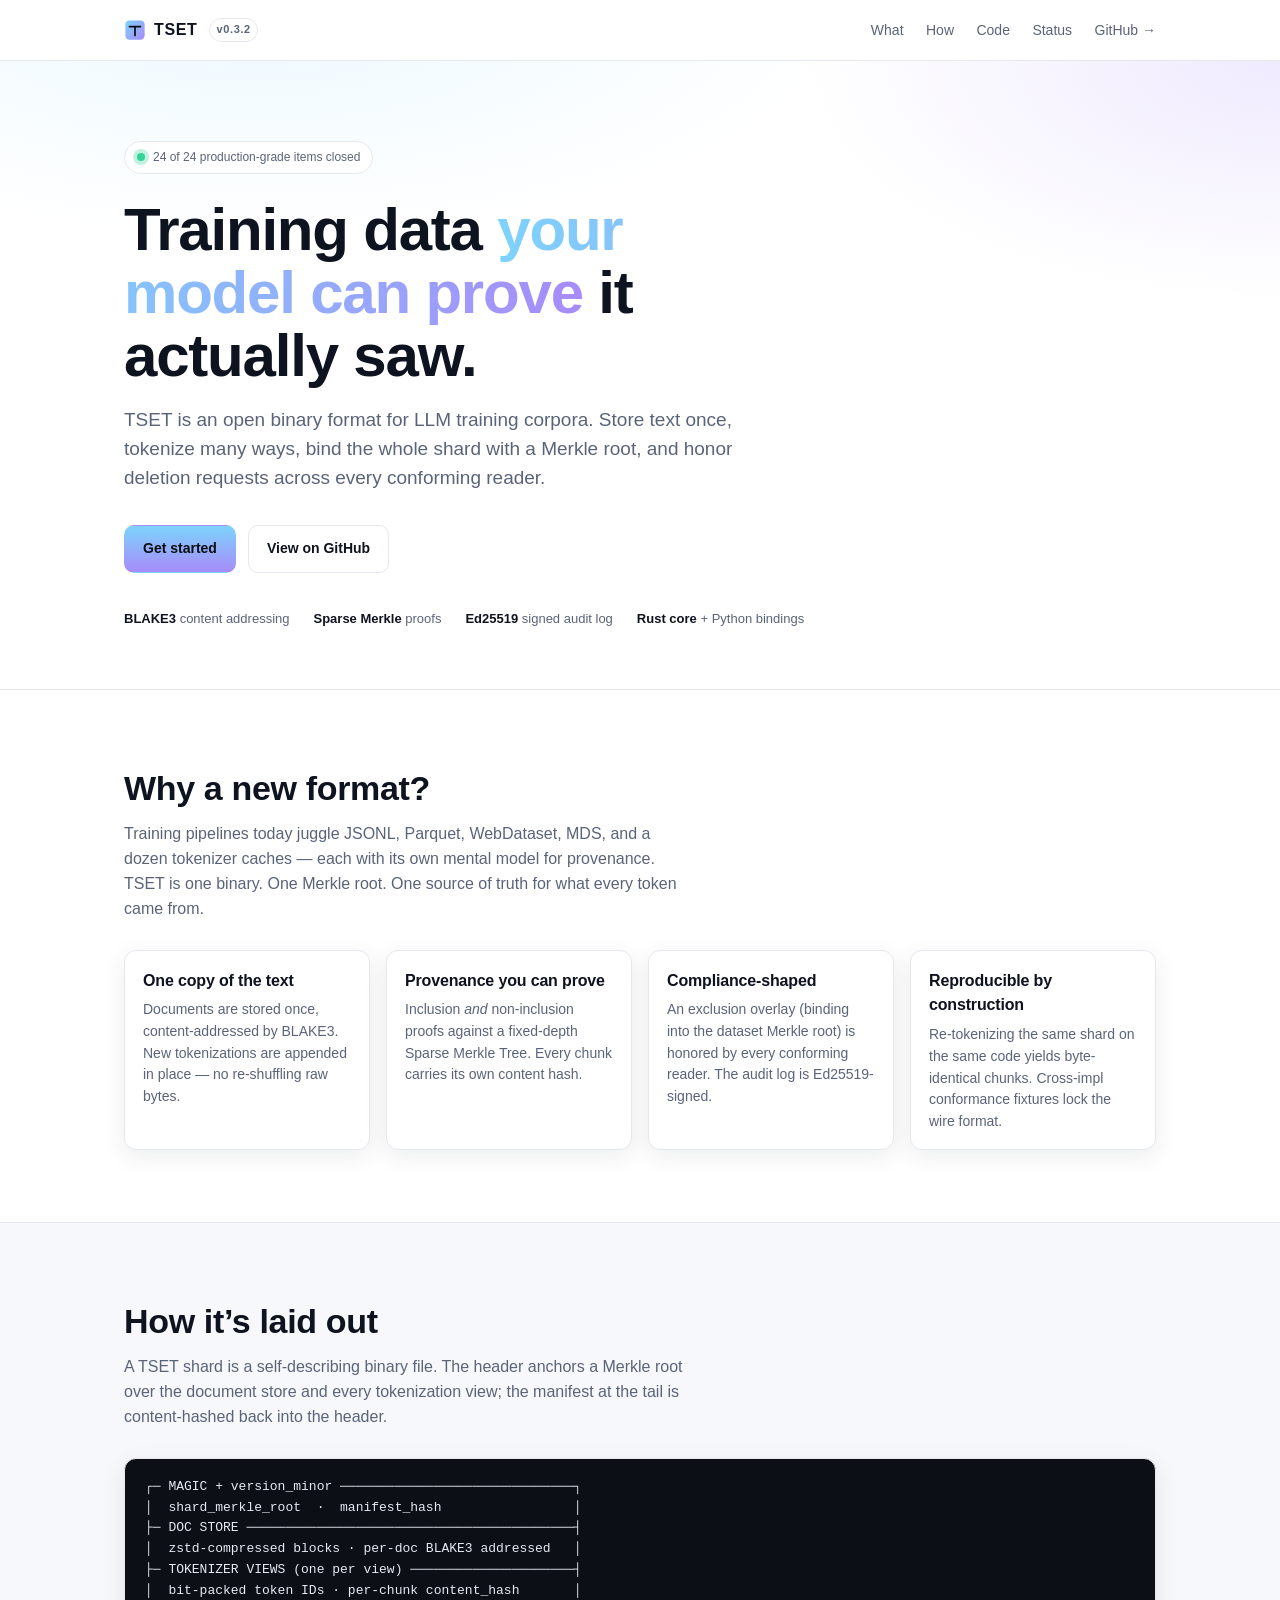
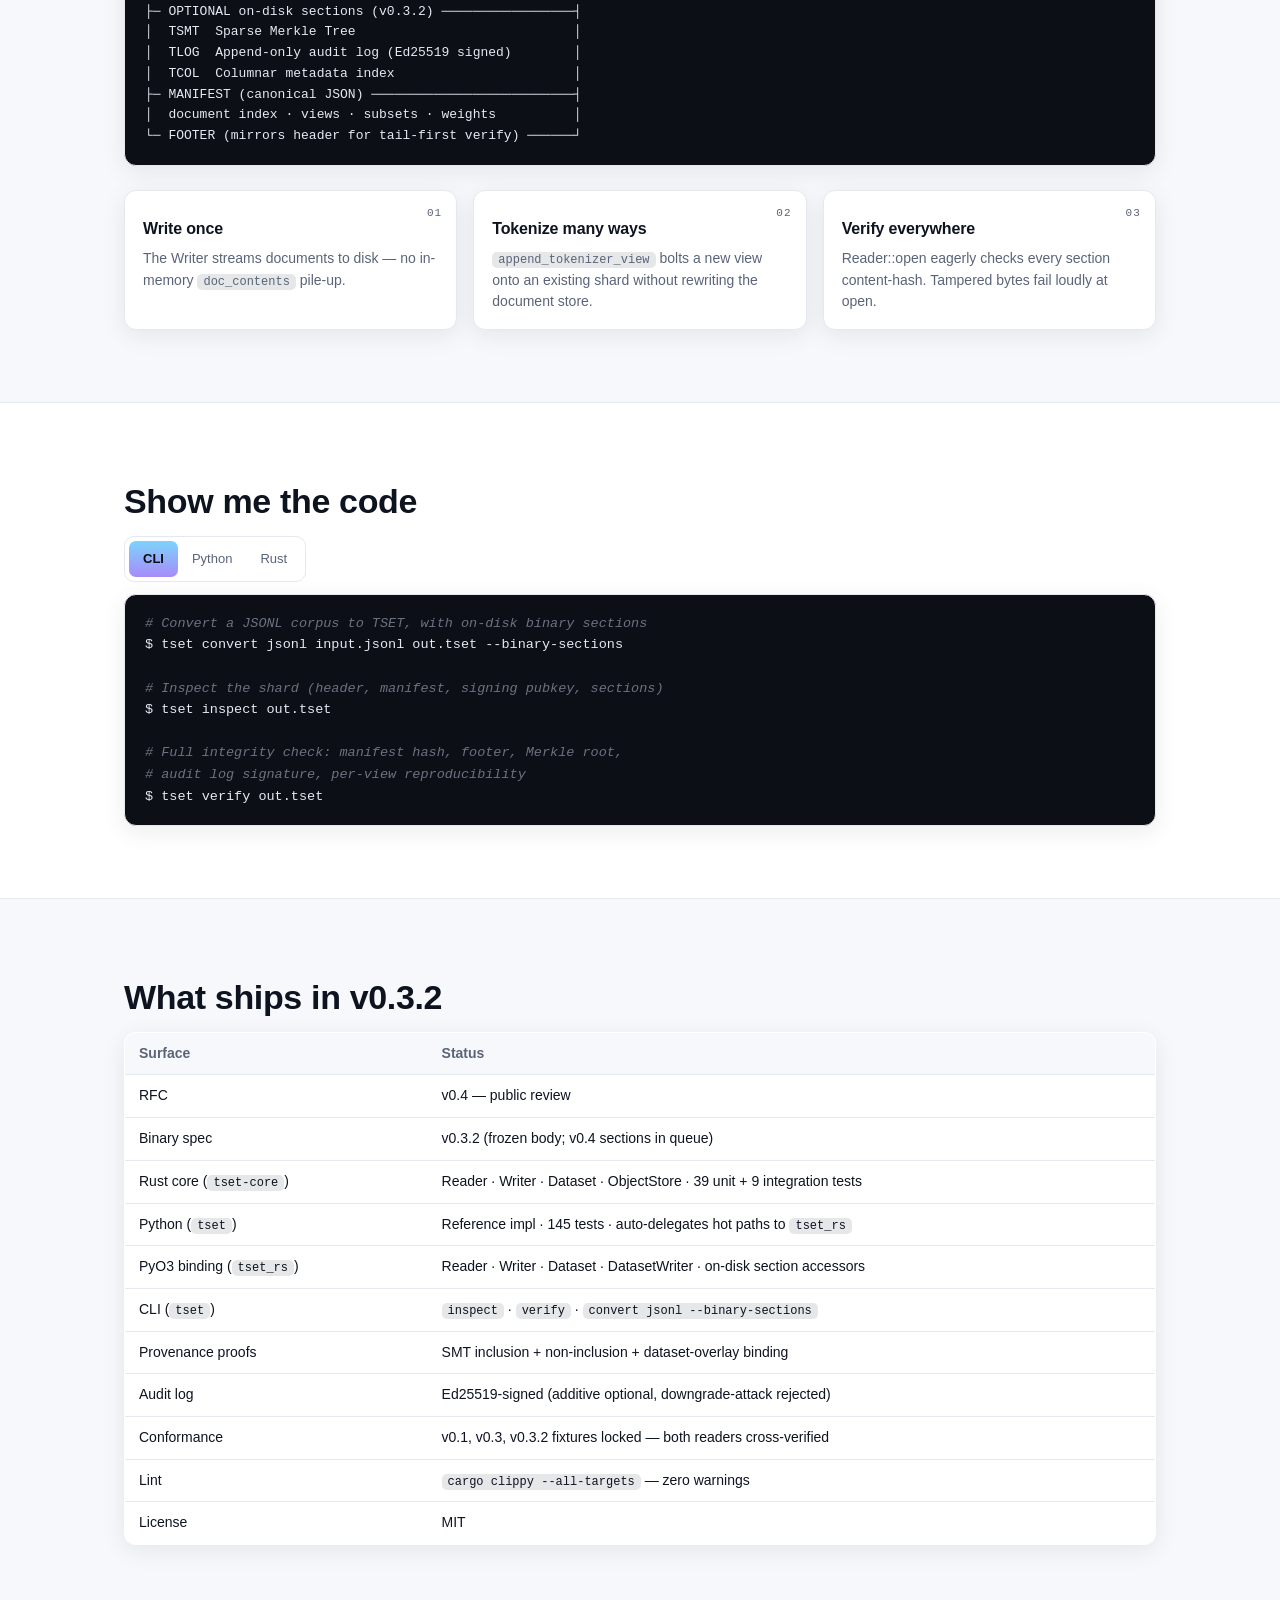
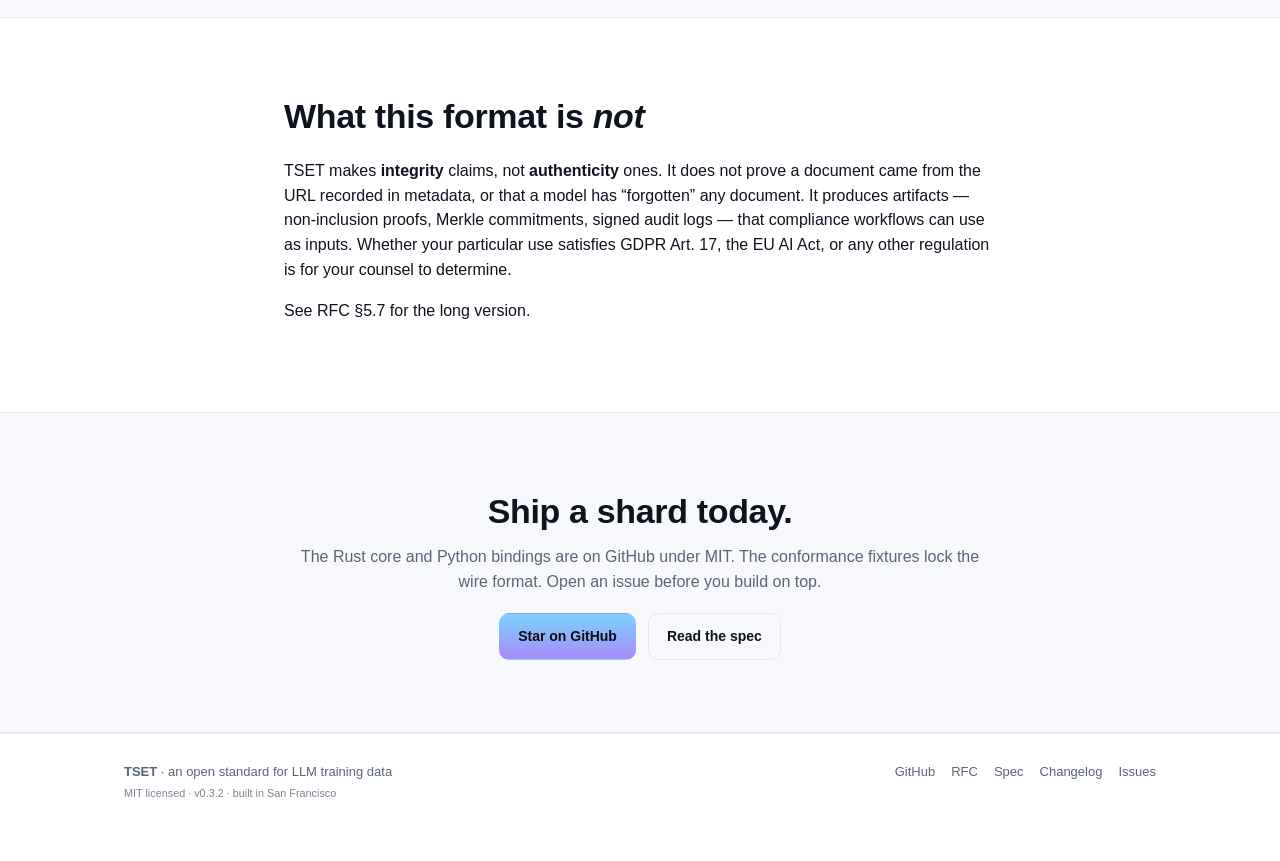
==== docs/index.html @ adc084b5 "feat(site): GitHub Pages landing site under docs/ Self-contained single-page site for humancto.githu" ====
<!doctype html>
<html lang="en">
<head>
  <meta charset="utf-8" />
  <meta name="viewport" content="width=device-width, initial-scale=1, viewport-fit=cover" />
  <meta name="color-scheme" content="dark light" />
  <meta name="theme-color" content="#0b0d12" media="(prefers-color-scheme: dark)" />
  <meta name="theme-color" content="#ffffff" media="(prefers-color-scheme: light)" />

  <title>TSET — verifiable, reusable, composable training data for LLMs</title>
  <meta name="description" content="TSET is an open binary format for LLM training data: store text once, tokenize many ways, prove every token, honor every exclusion. Rust core + Python bindings. v0.3.2." />
  <link rel="canonical" href="https://humancto.github.io/tset/" />

  <!-- Open Graph -->
  <meta property="og:type" content="website" />
  <meta property="og:site_name" content="TSET" />
  <meta property="og:title" content="TSET — verifiable, reusable, composable training data for LLMs" />
  <meta property="og:description" content="An open binary format for LLM training data: store text once, tokenize many ways, prove every token, honor every exclusion. Rust core + Python bindings." />
  <meta property="og:url" content="https://humancto.github.io/tset/" />
  <meta property="og:image" content="https://humancto.github.io/tset/assets/og-image.png" />
  <meta property="og:image:type" content="image/png" />
  <meta property="og:image:width" content="1200" />
  <meta property="og:image:height" content="630" />
  <meta property="og:image:alt" content="TSET — open binary format for LLM training data" />
  <meta property="og:locale" content="en_US" />

  <!-- Twitter -->
  <meta name="twitter:card" content="summary_large_image" />
  <meta name="twitter:title" content="TSET — verifiable, reusable, composable training data for LLMs" />
  <meta name="twitter:description" content="Open binary format for LLM training data with provenance, multi-tokenizer views, Merkle commitments, and compliance proofs." />
  <meta name="twitter:image" content="https://humancto.github.io/tset/assets/og-image.png" />
  <meta name="twitter:image:alt" content="TSET — open binary format for LLM training data" />

  <!-- Geo metadata + geohash -->
  <meta name="geo.region" content="US" />
  <meta name="geo.placename" content="San Francisco, California" />
  <meta name="geo.position" content="37.7749;-122.4194" />
  <meta name="ICBM" content="37.7749, -122.4194" />
  <!-- Geohash for 37.7749, -122.4194 (level 9) -->
  <meta name="geohash" content="9q8yyk8ytp" />

  <!-- App / search hints -->
  <meta name="application-name" content="TSET" />
  <meta name="keywords" content="LLM training data, dataset format, tokenizer, provenance, Merkle tree, content addressing, GDPR, compliance, AI Act, Rust, Python, BLAKE3, sparse merkle tree, training data lineage, dataset reproducibility, audit log, Ed25519" />
  <meta name="author" content="TSET maintainers" />
  <meta name="robots" content="index, follow, max-image-preview:large" />

  <!-- JSON-LD structured data -->
  <script type="application/ld+json">
  {
    "@context": "https://schema.org",
    "@graph": [
      {
        "@type": "SoftwareSourceCode",
        "name": "TSET",
        "alternateName": "Tokenized Set",
        "description": "An open binary format for LLM training data — verifiable, reusable, composable. Rust core, Python bindings, conformance suite.",
        "codeRepository": "https://github.com/humancto/tset",
        "programmingLanguage": ["Rust", "Python"],
        "license": "https://opensource.org/licenses/MIT",
        "url": "https://humancto.github.io/tset/",
        "keywords": ["LLM", "training data", "dataset", "Merkle tree", "BLAKE3", "tokenizer", "provenance", "compliance"],
        "version": "0.3.2"
      },
      {
        "@type": "SoftwareApplication",
        "name": "TSET",
        "applicationCategory": "DeveloperApplication",
        "operatingSystem": "Linux, macOS, Windows",
        "offers": {
          "@type": "Offer",
          "price": "0",
          "priceCurrency": "USD"
        },
        "url": "https://humancto.github.io/tset/",
        "aggregateRating": {
          "@type": "AggregateRating",
          "ratingValue": "5",
          "ratingCount": "1",
          "bestRating": "5"
        }
      }
    ]
  }
  </script>

  <link rel="icon" href="assets/favicon.svg" type="image/svg+xml" />
  <link rel="alternate icon" href="assets/favicon.svg" />

  <link rel="apple-touch-icon" href="assets/favicon-192.png" />
  <link rel="stylesheet" href="assets/style.css" />
</head>
<body>

<a class="skip" href="#main">Skip to content</a>

<header class="nav">
  <div class="wrap">
    <a class="brand" href="#">
      <svg viewBox="0 0 32 32" width="22" height="22" aria-hidden="true">
        <rect x="2" y="2" width="28" height="28" rx="6" fill="url(#g)"/>
        <path d="M8 11h16M16 11v13" stroke="#0b0d12" stroke-width="2.5" stroke-linecap="round"/>
        <defs><linearGradient id="g" x1="0" y1="0" x2="1" y2="1">
          <stop offset="0" stop-color="#7dd3fc"/><stop offset="1" stop-color="#a78bfa"/>
        </linearGradient></defs>
      </svg>
      <span>TSET</span>
      <span class="ver">v0.3.2</span>
    </a>
    <nav>
      <a href="#what">What</a>
      <a href="#how">How</a>
      <a href="#code">Code</a>
      <a href="#status">Status</a>
      <a href="https://github.com/humancto/tset" rel="noopener">GitHub →</a>
    </nav>
  </div>
</header>

<main id="main">

  <!-- HERO -->
  <section class="hero">
    <div class="wrap">
      <div class="badge" aria-label="Build status">
        <span class="dot"></span> 24 of 24 production-grade items closed
      </div>
      <h1>
        Training data <span class="grad">your model can prove</span> it actually saw.
      </h1>
      <p class="sub">
        TSET is an open binary format for LLM training corpora. Store text once,
        tokenize many ways, bind the whole shard with a Merkle root, and honor
        deletion requests across every conforming reader.
      </p>
      <div class="cta">
        <a class="btn primary" href="#code">Get started</a>
        <a class="btn ghost" href="https://github.com/humancto/tset" rel="noopener">View on GitHub</a>
      </div>
      <div class="meta-row">
        <span><strong>BLAKE3</strong> content addressing</span>
        <span><strong>Sparse Merkle</strong> proofs</span>
        <span><strong>Ed25519</strong> signed audit log</span>
        <span><strong>Rust core</strong> + Python bindings</span>
      </div>
    </div>
  </section>

  <!-- WHY -->
  <section id="what" class="section">
    <div class="wrap">
      <h2>Why a new format?</h2>
      <p class="lede">
        Training pipelines today juggle JSONL, Parquet, WebDataset, MDS, and a
        dozen tokenizer caches — each with its own mental model for provenance.
        TSET is one binary. One Merkle root. One source of truth for what every
        token came from.
      </p>
      <div class="grid four">
        <article class="card">
          <h3>One copy of the text</h3>
          <p>Documents are stored once, content-addressed by BLAKE3. New tokenizations are appended in place — no re-shuffling raw bytes.</p>
        </article>
        <article class="card">
          <h3>Provenance you can prove</h3>
          <p>Inclusion <em>and</em> non-inclusion proofs against a fixed-depth Sparse Merkle Tree. Every chunk carries its own content hash.</p>
        </article>
        <article class="card">
          <h3>Compliance-shaped</h3>
          <p>An exclusion overlay (binding into the dataset Merkle root) is honored by every conforming reader. The audit log is Ed25519-signed.</p>
        </article>
        <article class="card">
          <h3>Reproducible by construction</h3>
          <p>Re-tokenizing the same shard on the same code yields byte-identical chunks. Cross-impl conformance fixtures lock the wire format.</p>
        </article>
      </div>
    </div>
  </section>

  <!-- HOW -->
  <section id="how" class="section alt">
    <div class="wrap">
      <h2>How it&rsquo;s laid out</h2>
      <p class="lede">
        A TSET shard is a self-describing binary file. The header anchors a
        Merkle root over the document store and every tokenization view; the
        manifest at the tail is content-hashed back into the header.
      </p>

      <pre class="diagram"><code>┌─ MAGIC + version_minor ──────────────────────────────┐
│  shard_merkle_root  ·  manifest_hash                 │
├─ DOC STORE ──────────────────────────────────────────┤
│  zstd-compressed blocks · per-doc BLAKE3 addressed   │
├─ TOKENIZER VIEWS (one per view) ─────────────────────┤
│  bit-packed token IDs · per-chunk content_hash       │
├─ OPTIONAL on-disk sections (v0.3.2) ─────────────────┤
│  TSMT  Sparse Merkle Tree                            │
│  TLOG  Append-only audit log (Ed25519 signed)        │
│  TCOL  Columnar metadata index                       │
├─ MANIFEST (canonical JSON) ──────────────────────────┤
│  document index · views · subsets · weights          │
└─ FOOTER (mirrors header for tail-first verify) ──────┘</code></pre>

      <div class="grid three">
        <article class="card num"><span>01</span><h3>Write once</h3><p>The Writer streams documents to disk &mdash; no in-memory <code>doc_contents</code> pile-up.</p></article>
        <article class="card num"><span>02</span><h3>Tokenize many ways</h3><p><code>append_tokenizer_view</code> bolts a new view onto an existing shard without rewriting the document store.</p></article>
        <article class="card num"><span>03</span><h3>Verify everywhere</h3><p>Reader::open eagerly checks every section content-hash. Tampered bytes fail loudly at open.</p></article>
      </div>
    </div>
  </section>

  <!-- CODE -->
  <section id="code" class="section">
    <div class="wrap">
      <h2>Show me the code</h2>

      <div class="tabs" role="tablist">
        <button role="tab" aria-selected="true" data-tab="cli">CLI</button>
        <button role="tab" aria-selected="false" data-tab="py">Python</button>
        <button role="tab" aria-selected="false" data-tab="rs">Rust</button>
      </div>

      <pre class="code" data-pane="cli"><code><span class="c"># Convert a JSONL corpus to TSET, with on-disk binary sections</span>
$ tset convert jsonl input.jsonl out.tset --binary-sections

<span class="c"># Inspect the shard (header, manifest, signing pubkey, sections)</span>
$ tset inspect out.tset

<span class="c"># Full integrity check: manifest hash, footer, Merkle root,</span>
<span class="c"># audit log signature, per-view reproducibility</span>
$ tset verify out.tset</code></pre>

      <pre class="code hidden" data-pane="py"><code><span class="k">from</span> tset <span class="k">import</span> Reader, Writer
<span class="k">from</span> tset.tokenizers <span class="k">import</span> ByteLevelTokenizer, WhitespaceTokenizer

<span class="k">with</span> Writer(<span class="s">"corpus.tset"</span>) <span class="k">as</span> w:
    w.add_document(<span class="s">b"alpha document"</span>, metadata={<span class="s">"lang"</span>: <span class="s">"en"</span>})
    w.add_document(<span class="s">b"beta"</span>, metadata={<span class="s">"lang"</span>: <span class="s">"fr"</span>})
    w.add_subset(<span class="s">"english"</span>, <span class="s">"lang = 'en'"</span>, default_weight=<span class="n">0.7</span>)
    w.add_tokenizer_view(ByteLevelTokenizer())
    w.enable_binary_sections()  <span class="c"># opt-in v0.3.2 on-disk TSMT/TLOG/TCOL</span>

r = Reader(<span class="s">"corpus.tset"</span>)
<span class="k">for</span> tokens, doc_hash <span class="k">in</span> r.stream_tokens(<span class="s">"byte-level-v1"</span>, batch_size=<span class="n">1024</span>):
    train_step(tokens)  <span class="c"># numpy uint32 batch + the source doc_hash</span></code></pre>

      <pre class="code hidden" data-pane="rs"><code><span class="k">use</span> tset_core::{Reader, Writer};
<span class="k">use</span> tset_core::tokenizers::ByteLevelTokenizer;

<span class="k">let mut</span> w = Writer::create(<span class="s">"corpus.tset"</span>, <span class="k">None</span>);
w.enable_binary_sections();
w.add_document(<span class="s">b"alpha document"</span>)?;
w.add_tokenizer_view(<span class="k">Box</span>::new(ByteLevelTokenizer))?;
w.close()?;

<span class="k">let</span> r = Reader::open(<span class="s">"corpus.tset"</span>)?;
<span class="k">let</span> view = r.open_view(<span class="s">"byte-level-v1"</span>)?;
<span class="k">for</span> (tokens, doc_hash) <span class="k">in</span> view.iter_per_doc()? {
    <span class="c">// tokens: Vec&lt;u32&gt;, doc_hash: [u8; 32]</span>
}</code></pre>
    </div>
  </section>

  <!-- STATUS -->
  <section id="status" class="section alt">
    <div class="wrap">
      <h2>What ships in v0.3.2</h2>
      <table class="status">
        <thead><tr><th>Surface</th><th>Status</th></tr></thead>
        <tbody>
          <tr><td>RFC</td><td>v0.4 — public review</td></tr>
          <tr><td>Binary spec</td><td>v0.3.2 (frozen body; v0.4 sections in queue)</td></tr>
          <tr><td>Rust core (<code>tset-core</code>)</td><td>Reader · Writer · Dataset · ObjectStore · 39 unit + 9 integration tests</td></tr>
          <tr><td>Python (<code>tset</code>)</td><td>Reference impl · 145 tests · auto-delegates hot paths to <code>tset_rs</code></td></tr>
          <tr><td>PyO3 binding (<code>tset_rs</code>)</td><td>Reader · Writer · Dataset · DatasetWriter · on-disk section accessors</td></tr>
          <tr><td>CLI (<code>tset</code>)</td><td><code>inspect</code> · <code>verify</code> · <code>convert jsonl --binary-sections</code></td></tr>
          <tr><td>Provenance proofs</td><td>SMT inclusion + non-inclusion + dataset-overlay binding</td></tr>
          <tr><td>Audit log</td><td>Ed25519-signed (additive optional, downgrade-attack rejected)</td></tr>
          <tr><td>Conformance</td><td>v0.1, v0.3, v0.3.2 fixtures locked &mdash; both readers cross-verified</td></tr>
          <tr><td>Lint</td><td><code>cargo clippy --all-targets</code> &mdash; zero warnings</td></tr>
          <tr><td>License</td><td>MIT</td></tr>
        </tbody>
      </table>
    </div>
  </section>

  <!-- HONESTY -->
  <section class="section">
    <div class="wrap narrow">
      <h2>What this format is <em>not</em></h2>
      <p>
        TSET makes <strong>integrity</strong> claims, not <strong>authenticity</strong>
        ones. It does not prove a document came from the URL recorded in
        metadata, or that a model has &ldquo;forgotten&rdquo; any document. It
        produces artifacts &mdash; non-inclusion proofs, Merkle commitments,
        signed audit logs &mdash; that compliance workflows can use as inputs.
        Whether your particular use satisfies GDPR Art. 17, the EU AI Act, or
        any other regulation is for your counsel to determine.
      </p>
      <p>See <a href="https://github.com/humancto/tset/blob/main/RFC.md#57-what-tset-is-not">RFC §5.7</a> for the long version.</p>
    </div>
  </section>

  <!-- CTA FOOTER -->
  <section class="section cta-band">
    <div class="wrap narrow center">
      <h2>Ship a shard today.</h2>
      <p>The Rust core and Python bindings are on GitHub under MIT. The conformance fixtures lock the wire format. Open an issue before you build on top.</p>
      <div class="cta center">
        <a class="btn primary" href="https://github.com/humancto/tset" rel="noopener">Star on GitHub</a>
        <a class="btn ghost" href="https://github.com/humancto/tset/blob/main/SPEC.md" rel="noopener">Read the spec</a>
      </div>
    </div>
  </section>

</main>

<footer class="foot">
  <div class="wrap">
    <div>
      <strong>TSET</strong> &middot; an open standard for LLM training data
      <br/>
      <small>MIT licensed &middot; v0.3.2 &middot; built in San Francisco</small>
    </div>
    <div class="links">
      <a href="https://github.com/humancto/tset" rel="noopener">GitHub</a>
      <a href="https://github.com/humancto/tset/blob/main/RFC.md" rel="noopener">RFC</a>
      <a href="https://github.com/humancto/tset/blob/main/SPEC.md" rel="noopener">Spec</a>
      <a href="https://github.com/humancto/tset/blob/main/CHANGELOG.md" rel="noopener">Changelog</a>
      <a href="https://github.com/humancto/tset/issues" rel="noopener">Issues</a>
    </div>
  </div>
</footer>

<script>
(function () {
  const tabs  = document.querySelectorAll('.tabs [role=tab]');
  const panes = document.querySelectorAll('.code[data-pane]');
  tabs.forEach(t => t.addEventListener('click', () => {
    const k = t.dataset.tab;
    tabs.forEach(x => x.setAttribute('aria-selected', x === t));
    panes.forEach(p => p.classList.toggle('hidden', p.dataset.pane !== k));
  }));
})();
</script>

</body>
</html>
---- docs/assets/style.css ----
/* TSET landing page — single stylesheet, dark-first, light fallback */
:root {
  --bg: #0b0d12;
  --bg-alt: #0f1218;
  --panel: #141822;
  --line: #1f2533;
  --fg: #e6e9f2;
  --muted: #9aa3b8;
  --brand1: #7dd3fc;     /* sky-300 */
  --brand2: #a78bfa;     /* violet-400 */
  --accent: #34d399;     /* emerald-400 */
  --code-bg: #0c0f15;
  --code-fg: #e6e9f2;
  --max: 1080px;
  --r: 12px;
  --shadow: 0 8px 30px rgba(0,0,0,.35);
  --mono: ui-monospace, SFMono-Regular, "JetBrains Mono", Menlo, Consolas, "Liberation Mono", monospace;
  --sans: -apple-system, BlinkMacSystemFont, "Segoe UI", Inter, Roboto, "Helvetica Neue", Arial, sans-serif;
}

@media (prefers-color-scheme: light) {
  :root {
    --bg: #ffffff;
    --bg-alt: #f7f8fb;
    --panel: #ffffff;
    --line: #e6e8ef;
    --fg: #0e1320;
    --muted: #5a6479;
    --code-bg: #0c0f15;
    --code-fg: #e6e9f2;
    --shadow: 0 6px 24px rgba(15,23,42,.08);
  }
}

* { box-sizing: border-box; }
html { scroll-behavior: smooth; }
body {
  margin: 0;
  font-family: var(--sans);
  background: var(--bg);
  color: var(--fg);
  line-height: 1.55;
  -webkit-font-smoothing: antialiased;
  text-rendering: optimizeLegibility;
}

a { color: inherit; text-decoration: none; }
a:hover { text-decoration: underline; text-underline-offset: 3px; }

.skip {
  position: absolute; left: -9999px; top: 0;
}
.skip:focus { left: 12px; top: 12px; background: var(--panel); padding: 8px 12px; border-radius: 8px; z-index: 99; }

.wrap {
  max-width: var(--max);
  margin: 0 auto;
  padding: 0 24px;
}
.wrap.narrow { max-width: 760px; }
.center { text-align: center; }

/* NAV */
.nav {
  position: sticky; top: 0; z-index: 50;
  backdrop-filter: saturate(180%) blur(10px);
  -webkit-backdrop-filter: saturate(180%) blur(10px);
  background: color-mix(in srgb, var(--bg) 80%, transparent);
  border-bottom: 1px solid var(--line);
}
.nav .wrap {
  display: flex; align-items: center; justify-content: space-between;
  height: 60px;
}
.brand {
  display: inline-flex; align-items: center; gap: 8px;
  font-weight: 700; letter-spacing: .04em;
}
.brand .ver {
  font-size: 11px; color: var(--muted); border: 1px solid var(--line);
  padding: 2px 6px; border-radius: 999px; margin-left: 4px;
}
.nav nav a {
  margin-left: 18px;
  font-size: 14px; color: var(--muted);
}
.nav nav a:hover { color: var(--fg); }

/* HERO */
.hero {
  padding: 80px 0 60px;
  background:
    radial-gradient(1000px 400px at 20% -10%, rgba(125,211,252,.15), transparent 60%),
    radial-gradient(800px 400px at 100% 0%, rgba(167,139,250,.18), transparent 60%);
  border-bottom: 1px solid var(--line);
}
.badge {
  display: inline-flex; align-items: center; gap: 8px;
  font-size: 12px; color: var(--muted);
  background: var(--panel);
  border: 1px solid var(--line);
  padding: 6px 12px; border-radius: 999px;
  margin-bottom: 24px;
}
.badge .dot {
  width: 8px; height: 8px; border-radius: 50%;
  background: var(--accent);
  box-shadow: 0 0 0 4px color-mix(in srgb, var(--accent) 30%, transparent);
}
.hero h1 {
  font-size: clamp(34px, 5.4vw, 60px);
  line-height: 1.05; letter-spacing: -0.02em;
  margin: 0 0 18px;
  font-weight: 800;
  max-width: 18ch;
}
.hero .grad {
  background: linear-gradient(90deg, var(--brand1), var(--brand2));
  -webkit-background-clip: text; background-clip: text; color: transparent;
}
.hero .sub {
  font-size: clamp(16px, 2vw, 19px);
  color: var(--muted);
  max-width: 60ch;
  margin: 0 0 32px;
}

.cta { display: flex; gap: 12px; flex-wrap: wrap; }
.cta.center { justify-content: center; }
.btn {
  display: inline-flex; align-items: center; justify-content: center;
  padding: 12px 18px; border-radius: 10px;
  font-weight: 600; font-size: 14px;
  border: 1px solid var(--line);
  transition: transform .08s ease, background .15s ease, border-color .15s ease;
}
.btn:hover { text-decoration: none; transform: translateY(-1px); }
.btn.primary {
  background: linear-gradient(180deg, var(--brand1), var(--brand2));
  color: #0b0d12; border-color: transparent;
}
.btn.ghost { background: transparent; color: var(--fg); }
.btn.ghost:hover { border-color: color-mix(in srgb, var(--fg) 30%, var(--line)); }

.meta-row {
  margin-top: 36px;
  display: flex; flex-wrap: wrap; gap: 12px 24px;
  font-size: 13px; color: var(--muted);
}
.meta-row strong { color: var(--fg); font-weight: 600; }

/* SECTIONS */
.section {
  padding: 72px 0;
  border-bottom: 1px solid var(--line);
}
.section.alt { background: var(--bg-alt); }
.section h2 {
  font-size: clamp(24px, 3.2vw, 34px);
  font-weight: 700; letter-spacing: -0.01em;
  margin: 0 0 8px;
}
.section .lede {
  color: var(--muted);
  max-width: 64ch;
  font-size: 16px;
  margin: 0 0 28px;
}

.grid { display: grid; gap: 16px; }
.grid.four { grid-template-columns: repeat(4, 1fr); }
.grid.three { grid-template-columns: repeat(3, 1fr); }
@media (max-width: 880px) {
  .grid.four { grid-template-columns: repeat(2, 1fr); }
  .grid.three { grid-template-columns: 1fr; }
}
@media (max-width: 520px) {
  .grid.four { grid-template-columns: 1fr; }
}

.card {
  background: var(--panel);
  border: 1px solid var(--line);
  border-radius: var(--r);
  padding: 18px 18px 16px;
  box-shadow: var(--shadow);
}
.card h3 {
  font-size: 16px; margin: 0 0 6px; letter-spacing: -0.01em;
}
.card p { margin: 0; color: var(--muted); font-size: 14px; }
.card.num { position: relative; padding-top: 26px; }
.card.num span {
  position: absolute; top: 14px; right: 14px;
  font-family: var(--mono);
  font-size: 11px; color: var(--muted);
  letter-spacing: 0.1em;
}
.card code {
  font-family: var(--mono);
  background: color-mix(in srgb, var(--fg) 10%, transparent);
  padding: 1px 6px; border-radius: 5px;
  font-size: 12px;
}

.diagram {
  background: var(--code-bg);
  color: var(--code-fg);
  border-radius: var(--r);
  padding: 18px 20px;
  overflow: auto;
  border: 1px solid var(--line);
  font-family: var(--mono);
  font-size: 13px;
  line-height: 1.6;
  margin: 0 0 24px;
  box-shadow: var(--shadow);
}

/* CODE TABS */
.tabs {
  display: inline-flex;
  background: var(--panel);
  border: 1px solid var(--line);
  border-radius: 10px; padding: 4px;
  margin-bottom: 12px;
}
.tabs button {
  appearance: none; background: transparent; color: var(--muted);
  border: 0; padding: 8px 14px; border-radius: 7px;
  font: inherit; font-size: 13px; cursor: pointer;
  transition: background .15s ease, color .15s ease;
}
.tabs button[aria-selected="true"] {
  background: linear-gradient(180deg, var(--brand1), var(--brand2));
  color: #0b0d12; font-weight: 600;
}

.code {
  background: var(--code-bg);
  color: var(--code-fg);
  border: 1px solid var(--line);
  border-radius: var(--r);
  padding: 18px 20px;
  overflow: auto;
  font-family: var(--mono);
  font-size: 13.5px;
  line-height: 1.6;
  margin: 0;
  box-shadow: var(--shadow);
}
.code .c { color: #6b7280; font-style: italic; }
.code .k { color: #c4b5fd; }
.code .s { color: #86efac; }
.code .n { color: #fde68a; }
.hidden { display: none; }

/* STATUS TABLE */
.status {
  width: 100%;
  border-collapse: collapse;
  font-size: 14px;
  background: var(--panel);
  border: 1px solid var(--line);
  border-radius: var(--r);
  overflow: hidden;
  box-shadow: var(--shadow);
}
.status th, .status td {
  padding: 10px 14px;
  border-bottom: 1px solid var(--line);
  text-align: left;
  vertical-align: top;
}
.status th { background: var(--bg-alt); color: var(--muted); font-weight: 600; }
.status tr:last-child td { border-bottom: 0; }
.status code {
  font-family: var(--mono);
  background: color-mix(in srgb, var(--fg) 10%, transparent);
  padding: 1px 6px; border-radius: 5px;
  font-size: 12px;
}

/* CTA BAND */
.cta-band { background: var(--bg-alt); }
.cta-band h2 { margin-bottom: 8px; }
.cta-band p { color: var(--muted); margin: 0 0 18px; }

/* FOOTER */
.foot {
  padding: 28px 0 36px;
  border-top: 1px solid var(--line);
  background: var(--bg);
  font-size: 13px;
  color: var(--muted);
}
.foot .wrap {
  display: flex; justify-content: space-between; flex-wrap: wrap; gap: 16px;
}
.foot small { color: color-mix(in srgb, var(--muted) 80%, transparent); }
.foot .links { display: flex; gap: 16px; flex-wrap: wrap; }
.foot .links a:hover { color: var(--fg); }
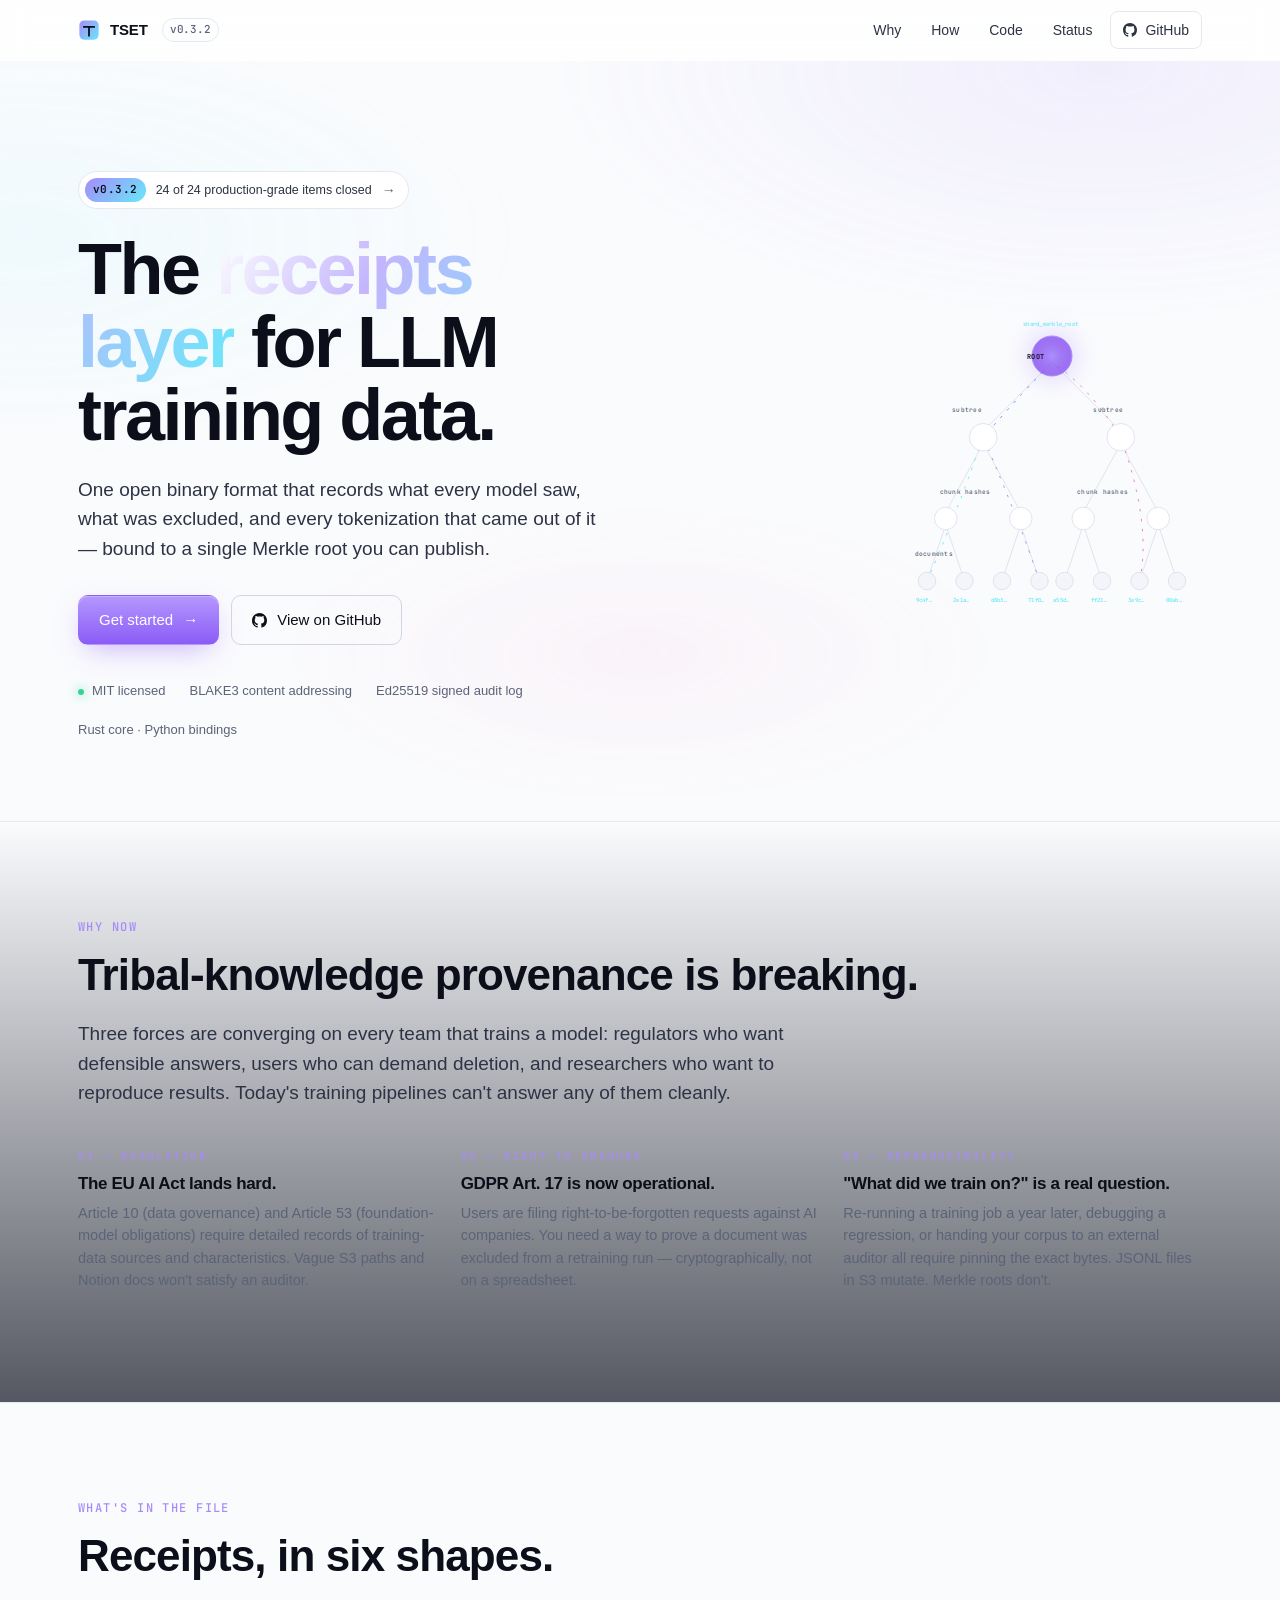
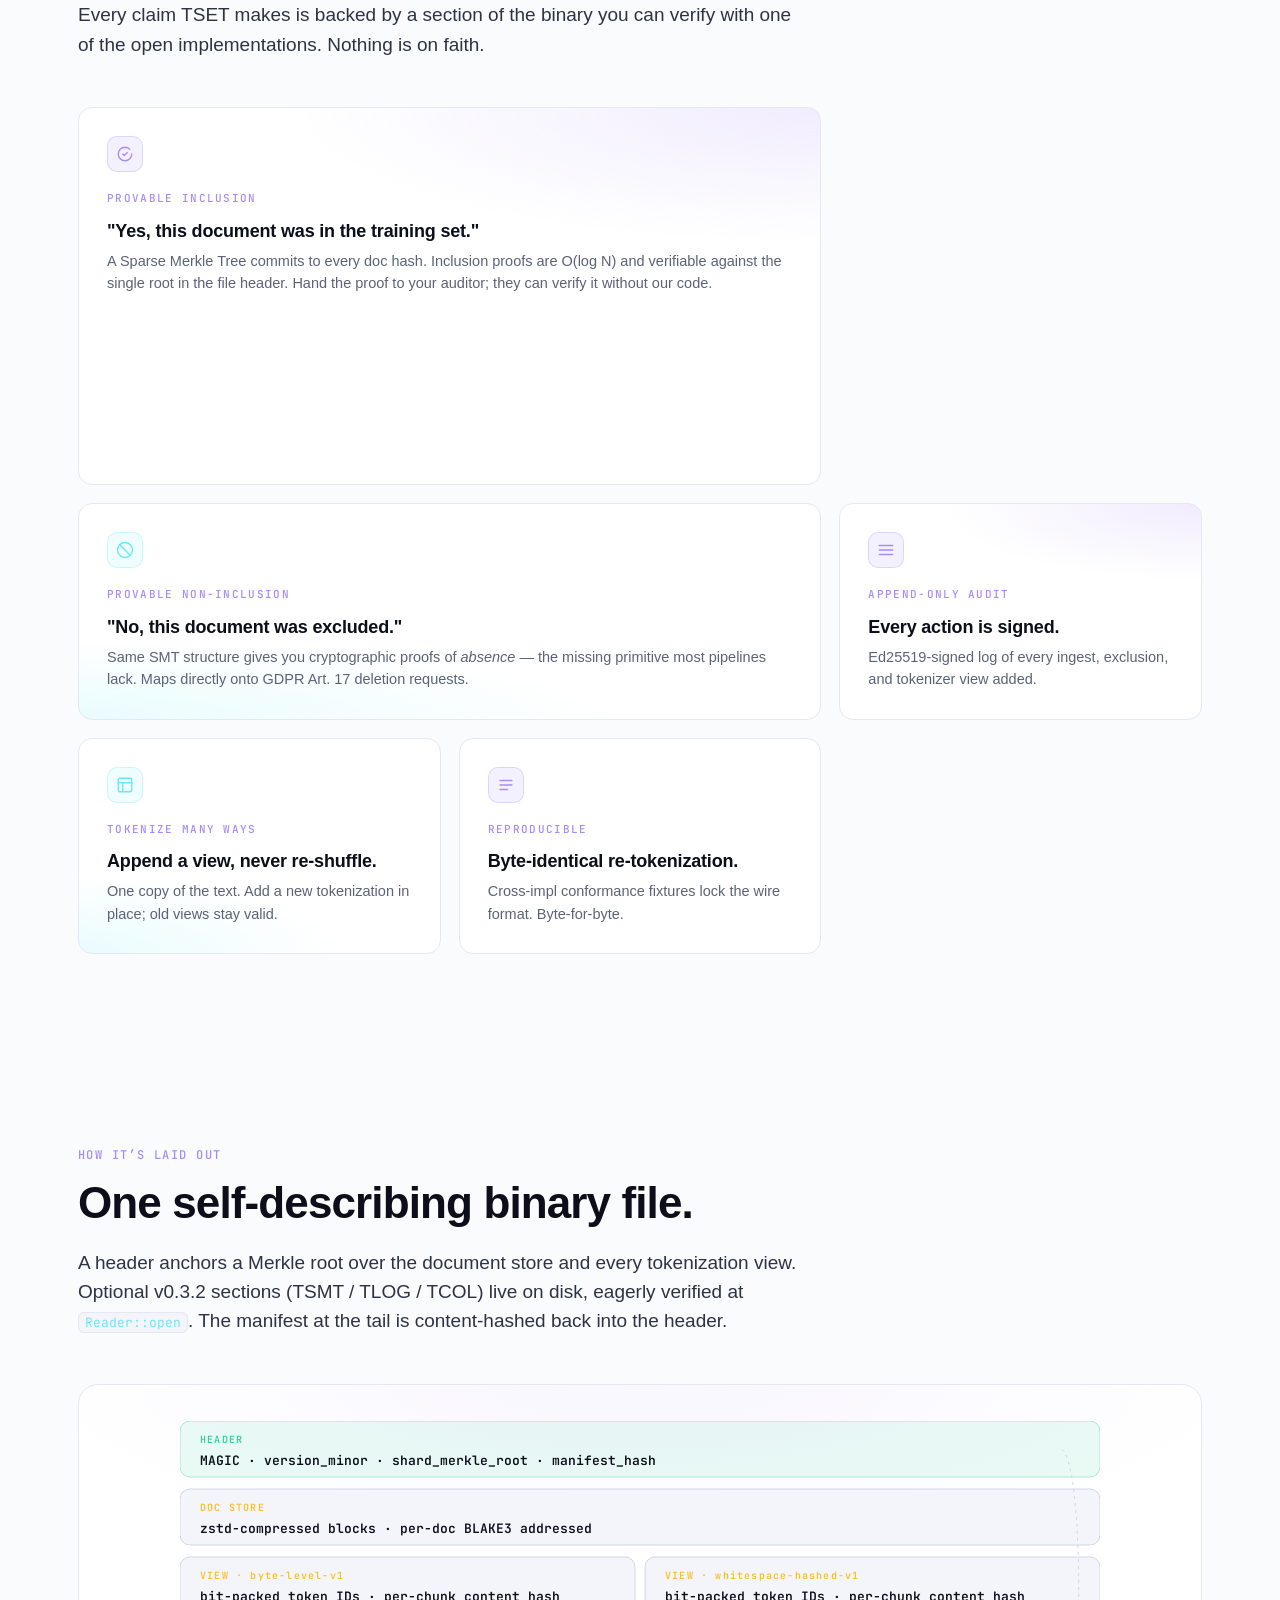
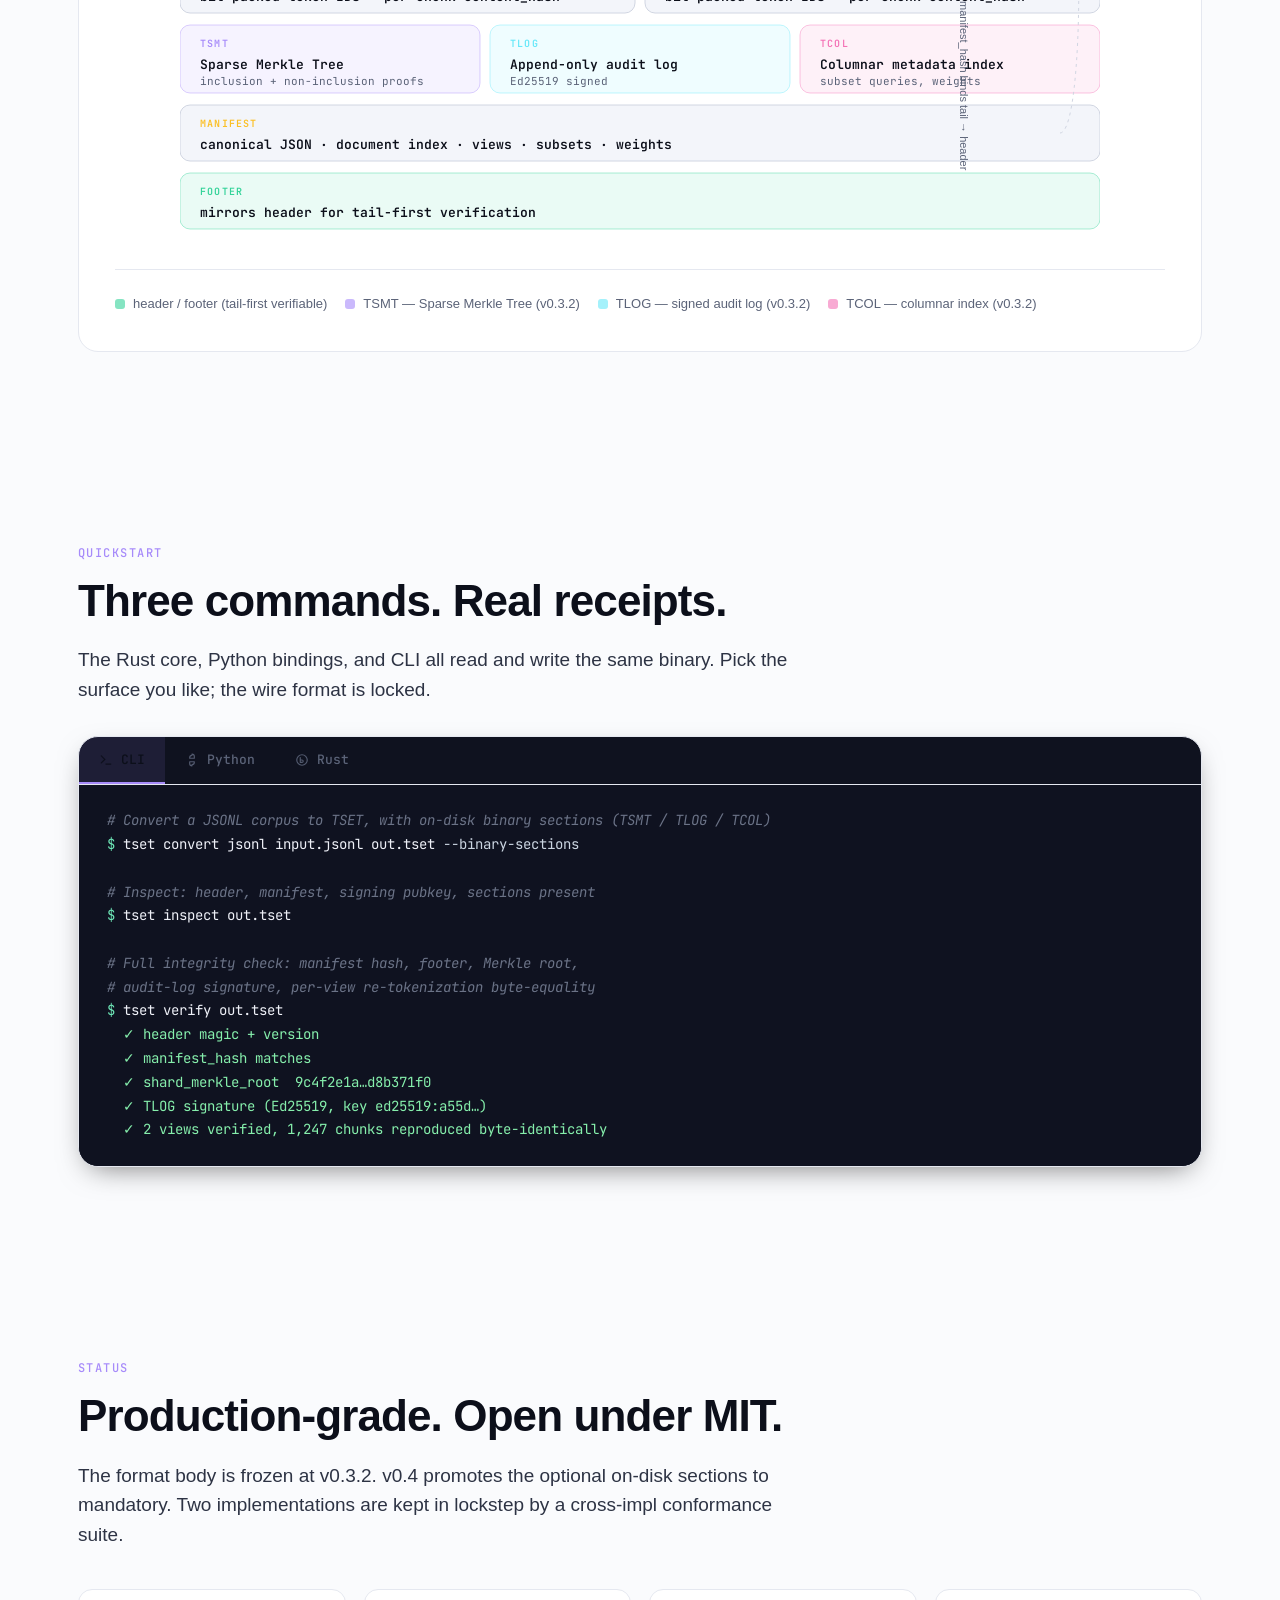
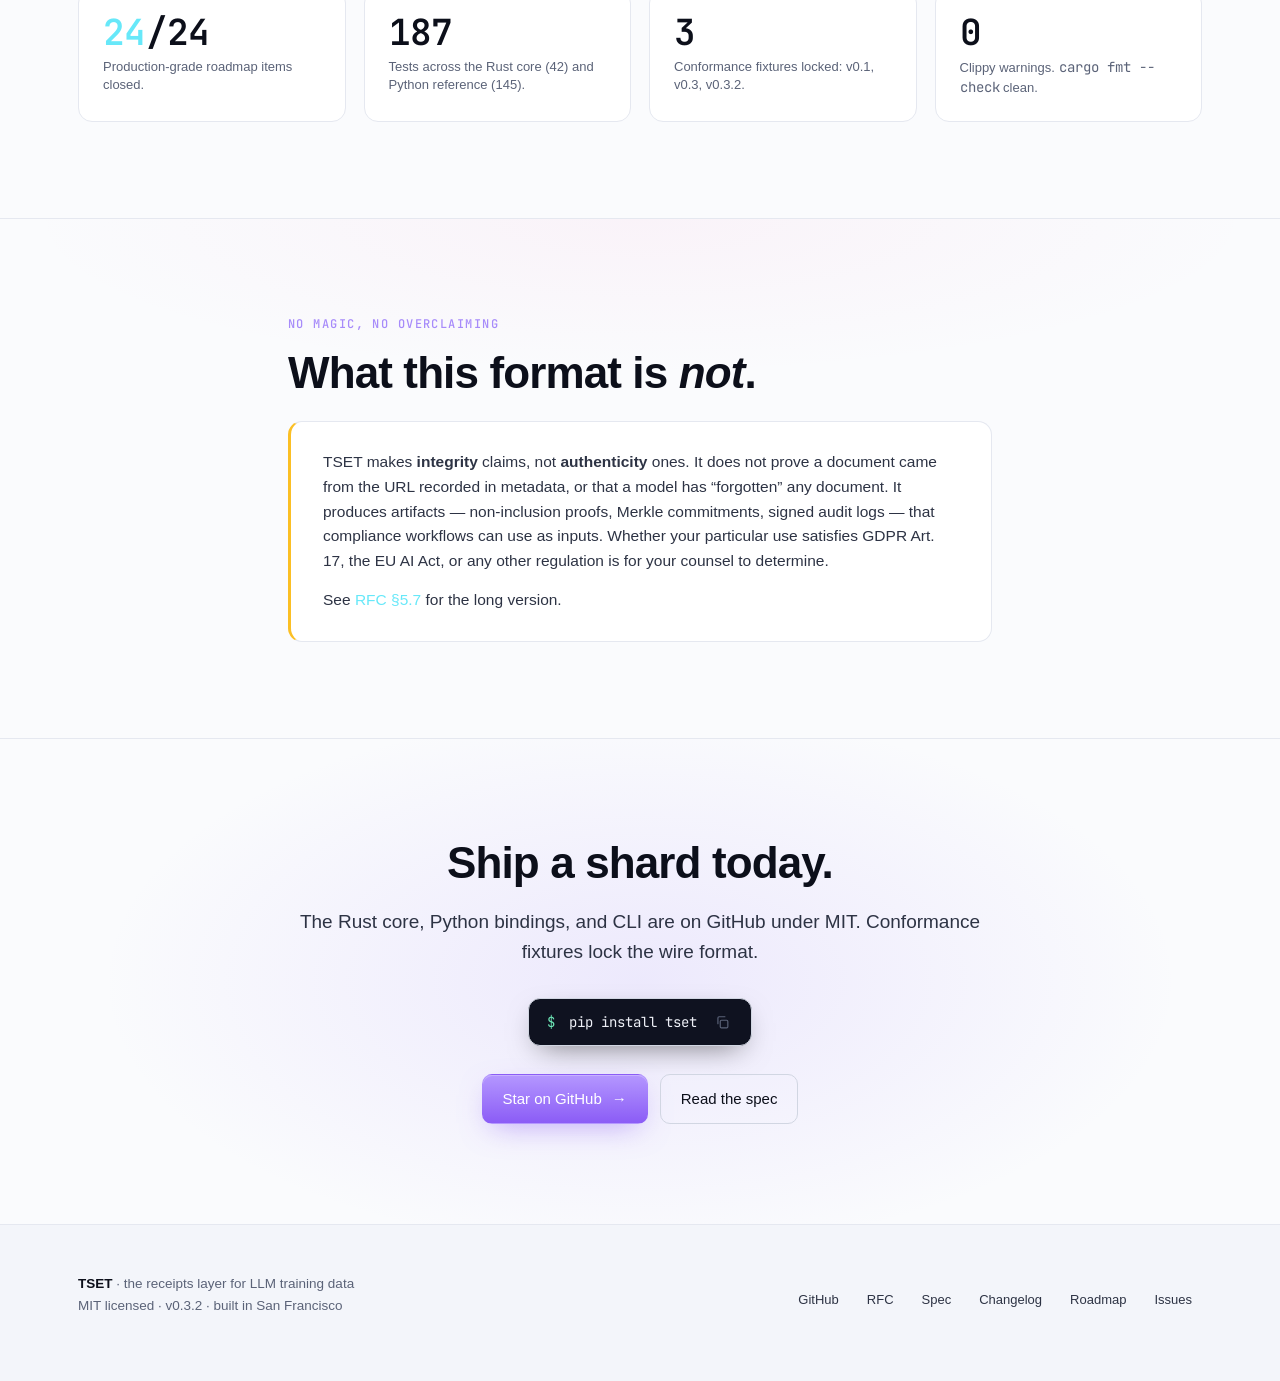
==== commit a9d9407a: "feat(site): redesign around the receipts pitch Repositions the landing page around a single position" ====
--- a/docs/index.html
+++ b/docs/index.html
@@ -4,48 +4,47 @@
   <meta charset="utf-8" />
   <meta name="viewport" content="width=device-width, initial-scale=1, viewport-fit=cover" />
   <meta name="color-scheme" content="dark light" />
-  <meta name="theme-color" content="#0b0d12" media="(prefers-color-scheme: dark)" />
-  <meta name="theme-color" content="#ffffff" media="(prefers-color-scheme: light)" />
-
-  <title>TSET — verifiable, reusable, composable training data for LLMs</title>
-  <meta name="description" content="TSET is an open binary format for LLM training data: store text once, tokenize many ways, prove every token, honor every exclusion. Rust core + Python bindings. v0.3.2." />
+  <meta name="theme-color" content="#07080d" media="(prefers-color-scheme: dark)" />
+  <meta name="theme-color" content="#fafbfd" media="(prefers-color-scheme: light)" />
+
+  <title>TSET — the receipts layer for LLM training data</title>
+  <meta name="description" content="One binary file format that records what your model trained on, what was excluded, and every tokenization that came out of it — bound to a single Merkle root you can publish. Open source, MIT, Rust core + Python bindings." />
   <link rel="canonical" href="https://humancto.github.io/tset/" />
 
   <!-- Open Graph -->
   <meta property="og:type" content="website" />
   <meta property="og:site_name" content="TSET" />
-  <meta property="og:title" content="TSET — verifiable, reusable, composable training data for LLMs" />
-  <meta property="og:description" content="An open binary format for LLM training data: store text once, tokenize many ways, prove every token, honor every exclusion. Rust core + Python bindings." />
+  <meta property="og:title" content="TSET — the receipts layer for LLM training data" />
+  <meta property="og:description" content="Prove what your model trained on. Prove what it didn't. One open binary format with Merkle commitments, signed audit logs, and a deletion overlay every conforming reader honors." />
   <meta property="og:url" content="https://humancto.github.io/tset/" />
   <meta property="og:image" content="https://humancto.github.io/tset/assets/og-image.png" />
   <meta property="og:image:type" content="image/png" />
   <meta property="og:image:width" content="1200" />
   <meta property="og:image:height" content="630" />
-  <meta property="og:image:alt" content="TSET — open binary format for LLM training data" />
+  <meta property="og:image:alt" content="TSET — the receipts layer for LLM training data" />
   <meta property="og:locale" content="en_US" />
 
   <!-- Twitter -->
   <meta name="twitter:card" content="summary_large_image" />
-  <meta name="twitter:title" content="TSET — verifiable, reusable, composable training data for LLMs" />
-  <meta name="twitter:description" content="Open binary format for LLM training data with provenance, multi-tokenizer views, Merkle commitments, and compliance proofs." />
+  <meta name="twitter:title" content="TSET — the receipts layer for LLM training data" />
+  <meta name="twitter:description" content="One binary file format. Provable inclusion. Provable exclusion. Signed audit log. Open source under MIT." />
   <meta name="twitter:image" content="https://humancto.github.io/tset/assets/og-image.png" />
-  <meta name="twitter:image:alt" content="TSET — open binary format for LLM training data" />
+  <meta name="twitter:image:alt" content="TSET — the receipts layer for LLM training data" />
 
   <!-- Geo metadata + geohash -->
-  <meta name="geo.region" content="US" />
+  <meta name="geo.region" content="US-CA" />
   <meta name="geo.placename" content="San Francisco, California" />
   <meta name="geo.position" content="37.7749;-122.4194" />
   <meta name="ICBM" content="37.7749, -122.4194" />
-  <!-- Geohash for 37.7749, -122.4194 (level 9) -->
   <meta name="geohash" content="9q8yyk8ytp" />
 
-  <!-- App / search hints -->
+  <!-- Search hints -->
   <meta name="application-name" content="TSET" />
-  <meta name="keywords" content="LLM training data, dataset format, tokenizer, provenance, Merkle tree, content addressing, GDPR, compliance, AI Act, Rust, Python, BLAKE3, sparse merkle tree, training data lineage, dataset reproducibility, audit log, Ed25519" />
+  <meta name="keywords" content="LLM training data, AI compliance, training data provenance, EU AI Act, GDPR Article 17, dataset audit, Merkle tree, BLAKE3, Sparse Merkle Tree, Ed25519, training data lineage, dataset reproducibility, tokenizer cache, dataset format, content addressing" />
   <meta name="author" content="TSET maintainers" />
   <meta name="robots" content="index, follow, max-image-preview:large" />
 
-  <!-- JSON-LD structured data -->
+  <!-- JSON-LD -->
   <script type="application/ld+json">
   {
     "@context": "https://schema.org",
@@ -54,12 +53,12 @@
         "@type": "SoftwareSourceCode",
         "name": "TSET",
         "alternateName": "Tokenized Set",
-        "description": "An open binary format for LLM training data — verifiable, reusable, composable. Rust core, Python bindings, conformance suite.",
+        "description": "An open binary format for LLM training data — the receipts layer. Records what every model saw, every tokenization that came out of it, every document that was excluded. Bound to a single Merkle root.",
         "codeRepository": "https://github.com/humancto/tset",
         "programmingLanguage": ["Rust", "Python"],
         "license": "https://opensource.org/licenses/MIT",
         "url": "https://humancto.github.io/tset/",
-        "keywords": ["LLM", "training data", "dataset", "Merkle tree", "BLAKE3", "tokenizer", "provenance", "compliance"],
+        "keywords": ["LLM", "training data", "compliance", "Merkle tree", "BLAKE3", "tokenizer", "provenance", "GDPR", "EU AI Act"],
         "version": "0.3.2"
       },
       {
@@ -67,27 +66,18 @@
         "name": "TSET",
         "applicationCategory": "DeveloperApplication",
         "operatingSystem": "Linux, macOS, Windows",
-        "offers": {
-          "@type": "Offer",
-          "price": "0",
-          "priceCurrency": "USD"
-        },
-        "url": "https://humancto.github.io/tset/",
-        "aggregateRating": {
-          "@type": "AggregateRating",
-          "ratingValue": "5",
-          "ratingCount": "1",
-          "bestRating": "5"
-        }
+        "offers": { "@type": "Offer", "price": "0", "priceCurrency": "USD" },
+        "url": "https://humancto.github.io/tset/"
       }
     ]
   }
   </script>
 
   <link rel="icon" href="assets/favicon.svg" type="image/svg+xml" />
-  <link rel="alternate icon" href="assets/favicon.svg" />
-
   <link rel="apple-touch-icon" href="assets/favicon-192.png" />
+  <link rel="preconnect" href="https://rsms.me" crossorigin />
+  <link rel="preconnect" href="https://fonts.googleapis.com" />
+  <link rel="preconnect" href="https://fonts.gstatic.com" crossorigin />
   <link rel="stylesheet" href="assets/style.css" />
 </head>
 <body>
@@ -98,196 +88,482 @@
   <div class="wrap">
     <a class="brand" href="#">
       <svg viewBox="0 0 32 32" width="22" height="22" aria-hidden="true">
-        <rect x="2" y="2" width="28" height="28" rx="6" fill="url(#g)"/>
-        <path d="M8 11h16M16 11v13" stroke="#0b0d12" stroke-width="2.5" stroke-linecap="round"/>
-        <defs><linearGradient id="g" x1="0" y1="0" x2="1" y2="1">
-          <stop offset="0" stop-color="#7dd3fc"/><stop offset="1" stop-color="#a78bfa"/>
+        <rect x="2" y="2" width="28" height="28" rx="7" fill="url(#brandG)"/>
+        <path d="M8.5 11.5h15M16 11.5v13" stroke="#0a0c14" stroke-width="2.6" stroke-linecap="round"/>
+        <defs><linearGradient id="brandG" x1="0" y1="0" x2="1" y2="1">
+          <stop offset="0" stop-color="#a78bfa"/><stop offset="1" stop-color="#67e8f9"/>
         </linearGradient></defs>
       </svg>
       <span>TSET</span>
       <span class="ver">v0.3.2</span>
     </a>
     <nav>
-      <a href="#what">What</a>
+      <a href="#why">Why</a>
       <a href="#how">How</a>
       <a href="#code">Code</a>
       <a href="#status">Status</a>
-      <a href="https://github.com/humancto/tset" rel="noopener">GitHub →</a>
+      <a class="gh" href="https://github.com/humancto/tset" rel="noopener">
+        <svg viewBox="0 0 16 16" width="14" height="14" fill="currentColor" aria-hidden="true">
+          <path fill-rule="evenodd" d="M8 0C3.58 0 0 3.58 0 8a8 8 0 005.47 7.59c.4.07.55-.17.55-.38 0-.19-.01-.82-.01-1.49-2.01.37-2.53-.49-2.69-.94-.09-.23-.48-.94-.82-1.13-.28-.15-.68-.52-.01-.53.63-.01 1.08.58 1.23.82.72 1.21 1.87.87 2.33.66.07-.52.28-.87.51-1.07-1.78-.2-3.64-.89-3.64-3.95 0-.87.31-1.59.82-2.15-.08-.2-.36-1.02.08-2.12 0 0 .67-.21 2.2.82.64-.18 1.32-.27 2-.27.68 0 1.36.09 2 .27 1.53-1.04 2.2-.82 2.2-.82.44 1.1.16 1.92.08 2.12.51.56.82 1.27.82 2.15 0 3.07-1.87 3.75-3.65 3.95.29.25.54.73.54 1.48 0 1.07-.01 1.93-.01 2.2 0 .21.15.46.55.38A8.012 8.012 0 0016 8c0-4.42-3.58-8-8-8z"/>
+        </svg>
+        <span>GitHub</span>
+      </a>
     </nav>
   </div>
 </header>
 
 <main id="main">
 
-  <!-- HERO -->
-  <section class="hero">
-    <div class="wrap">
-      <div class="badge" aria-label="Build status">
-        <span class="dot"></span> 24 of 24 production-grade items closed
-      </div>
-      <h1>
-        Training data <span class="grad">your model can prove</span> it actually saw.
-      </h1>
+<!-- ════════════════════════════ HERO ════════════════════════════ -->
+<section class="hero">
+  <div class="wrap">
+    <div>
+      <span class="pill"><span class="tag">v0.3.2</span> 24 of 24 production-grade items closed <span class="arr">→</span></span>
+      <h1>The <span class="grad">receipts layer</span> for LLM training data.</h1>
       <p class="sub">
-        TSET is an open binary format for LLM training corpora. Store text once,
-        tokenize many ways, bind the whole shard with a Merkle root, and honor
-        deletion requests across every conforming reader.
+        One open binary format that records what every model saw, what was
+        excluded, and every tokenization that came out of it &mdash; bound to a
+        single Merkle root you can publish.
       </p>
       <div class="cta">
-        <a class="btn primary" href="#code">Get started</a>
-        <a class="btn ghost" href="https://github.com/humancto/tset" rel="noopener">View on GitHub</a>
-      </div>
-      <div class="meta-row">
-        <span><strong>BLAKE3</strong> content addressing</span>
-        <span><strong>Sparse Merkle</strong> proofs</span>
-        <span><strong>Ed25519</strong> signed audit log</span>
-        <span><strong>Rust core</strong> + Python bindings</span>
-      </div>
-    </div>
-  </section>
-
-  <!-- WHY -->
-  <section id="what" class="section">
-    <div class="wrap">
-      <h2>Why a new format?</h2>
-      <p class="lede">
-        Training pipelines today juggle JSONL, Parquet, WebDataset, MDS, and a
-        dozen tokenizer caches — each with its own mental model for provenance.
-        TSET is one binary. One Merkle root. One source of truth for what every
-        token came from.
-      </p>
-      <div class="grid four">
-        <article class="card">
-          <h3>One copy of the text</h3>
-          <p>Documents are stored once, content-addressed by BLAKE3. New tokenizations are appended in place — no re-shuffling raw bytes.</p>
-        </article>
-        <article class="card">
-          <h3>Provenance you can prove</h3>
-          <p>Inclusion <em>and</em> non-inclusion proofs against a fixed-depth Sparse Merkle Tree. Every chunk carries its own content hash.</p>
-        </article>
-        <article class="card">
-          <h3>Compliance-shaped</h3>
-          <p>An exclusion overlay (binding into the dataset Merkle root) is honored by every conforming reader. The audit log is Ed25519-signed.</p>
-        </article>
-        <article class="card">
-          <h3>Reproducible by construction</h3>
-          <p>Re-tokenizing the same shard on the same code yields byte-identical chunks. Cross-impl conformance fixtures lock the wire format.</p>
-        </article>
-      </div>
-    </div>
-  </section>
-
-  <!-- HOW -->
-  <section id="how" class="section alt">
-    <div class="wrap">
-      <h2>How it&rsquo;s laid out</h2>
-      <p class="lede">
-        A TSET shard is a self-describing binary file. The header anchors a
-        Merkle root over the document store and every tokenization view; the
-        manifest at the tail is content-hashed back into the header.
-      </p>
-
-      <pre class="diagram"><code>┌─ MAGIC + version_minor ──────────────────────────────┐
-│  shard_merkle_root  ·  manifest_hash                 │
-├─ DOC STORE ──────────────────────────────────────────┤
-│  zstd-compressed blocks · per-doc BLAKE3 addressed   │
-├─ TOKENIZER VIEWS (one per view) ─────────────────────┤
-│  bit-packed token IDs · per-chunk content_hash       │
-├─ OPTIONAL on-disk sections (v0.3.2) ─────────────────┤
-│  TSMT  Sparse Merkle Tree                            │
-│  TLOG  Append-only audit log (Ed25519 signed)        │
-│  TCOL  Columnar metadata index                       │
-├─ MANIFEST (canonical JSON) ──────────────────────────┤
-│  document index · views · subsets · weights          │
-└─ FOOTER (mirrors header for tail-first verify) ──────┘</code></pre>
-
-      <div class="grid three">
-        <article class="card num"><span>01</span><h3>Write once</h3><p>The Writer streams documents to disk &mdash; no in-memory <code>doc_contents</code> pile-up.</p></article>
-        <article class="card num"><span>02</span><h3>Tokenize many ways</h3><p><code>append_tokenizer_view</code> bolts a new view onto an existing shard without rewriting the document store.</p></article>
-        <article class="card num"><span>03</span><h3>Verify everywhere</h3><p>Reader::open eagerly checks every section content-hash. Tampered bytes fail loudly at open.</p></article>
-      </div>
-    </div>
-  </section>
-
-  <!-- CODE -->
-  <section id="code" class="section">
-    <div class="wrap">
-      <h2>Show me the code</h2>
-
-      <div class="tabs" role="tablist">
-        <button role="tab" aria-selected="true" data-tab="cli">CLI</button>
-        <button role="tab" aria-selected="false" data-tab="py">Python</button>
-        <button role="tab" aria-selected="false" data-tab="rs">Rust</button>
-      </div>
-
-      <pre class="code" data-pane="cli"><code><span class="c"># Convert a JSONL corpus to TSET, with on-disk binary sections</span>
-$ tset convert jsonl input.jsonl out.tset --binary-sections
-
-<span class="c"># Inspect the shard (header, manifest, signing pubkey, sections)</span>
-$ tset inspect out.tset
-
-<span class="c"># Full integrity check: manifest hash, footer, Merkle root,</span>
-<span class="c"># audit log signature, per-view reproducibility</span>
-$ tset verify out.tset</code></pre>
-
-      <pre class="code hidden" data-pane="py"><code><span class="k">from</span> tset <span class="k">import</span> Reader, Writer
-<span class="k">from</span> tset.tokenizers <span class="k">import</span> ByteLevelTokenizer, WhitespaceTokenizer
-
-<span class="k">with</span> Writer(<span class="s">"corpus.tset"</span>) <span class="k">as</span> w:
-    w.add_document(<span class="s">b"alpha document"</span>, metadata={<span class="s">"lang"</span>: <span class="s">"en"</span>})
-    w.add_document(<span class="s">b"beta"</span>, metadata={<span class="s">"lang"</span>: <span class="s">"fr"</span>})
-    w.add_subset(<span class="s">"english"</span>, <span class="s">"lang = 'en'"</span>, default_weight=<span class="n">0.7</span>)
-    w.add_tokenizer_view(ByteLevelTokenizer())
-    w.enable_binary_sections()  <span class="c"># opt-in v0.3.2 on-disk TSMT/TLOG/TCOL</span>
-
-r = Reader(<span class="s">"corpus.tset"</span>)
-<span class="k">for</span> tokens, doc_hash <span class="k">in</span> r.stream_tokens(<span class="s">"byte-level-v1"</span>, batch_size=<span class="n">1024</span>):
-    train_step(tokens)  <span class="c"># numpy uint32 batch + the source doc_hash</span></code></pre>
-
-      <pre class="code hidden" data-pane="rs"><code><span class="k">use</span> tset_core::{Reader, Writer};
-<span class="k">use</span> tset_core::tokenizers::ByteLevelTokenizer;
-
-<span class="k">let mut</span> w = Writer::create(<span class="s">"corpus.tset"</span>, <span class="k">None</span>);
-w.enable_binary_sections();
-w.add_document(<span class="s">b"alpha document"</span>)?;
-w.add_tokenizer_view(<span class="k">Box</span>::new(ByteLevelTokenizer))?;
-w.close()?;
-
-<span class="k">let</span> r = Reader::open(<span class="s">"corpus.tset"</span>)?;
-<span class="k">let</span> view = r.open_view(<span class="s">"byte-level-v1"</span>)?;
-<span class="k">for</span> (tokens, doc_hash) <span class="k">in</span> view.iter_per_doc()? {
-    <span class="c">// tokens: Vec&lt;u32&gt;, doc_hash: [u8; 32]</span>
-}</code></pre>
-    </div>
-  </section>
-
-  <!-- STATUS -->
-  <section id="status" class="section alt">
-    <div class="wrap">
-      <h2>What ships in v0.3.2</h2>
-      <table class="status">
-        <thead><tr><th>Surface</th><th>Status</th></tr></thead>
-        <tbody>
-          <tr><td>RFC</td><td>v0.4 — public review</td></tr>
-          <tr><td>Binary spec</td><td>v0.3.2 (frozen body; v0.4 sections in queue)</td></tr>
-          <tr><td>Rust core (<code>tset-core</code>)</td><td>Reader · Writer · Dataset · ObjectStore · 39 unit + 9 integration tests</td></tr>
-          <tr><td>Python (<code>tset</code>)</td><td>Reference impl · 145 tests · auto-delegates hot paths to <code>tset_rs</code></td></tr>
-          <tr><td>PyO3 binding (<code>tset_rs</code>)</td><td>Reader · Writer · Dataset · DatasetWriter · on-disk section accessors</td></tr>
-          <tr><td>CLI (<code>tset</code>)</td><td><code>inspect</code> · <code>verify</code> · <code>convert jsonl --binary-sections</code></td></tr>
-          <tr><td>Provenance proofs</td><td>SMT inclusion + non-inclusion + dataset-overlay binding</td></tr>
-          <tr><td>Audit log</td><td>Ed25519-signed (additive optional, downgrade-attack rejected)</td></tr>
-          <tr><td>Conformance</td><td>v0.1, v0.3, v0.3.2 fixtures locked &mdash; both readers cross-verified</td></tr>
-          <tr><td>Lint</td><td><code>cargo clippy --all-targets</code> &mdash; zero warnings</td></tr>
-          <tr><td>License</td><td>MIT</td></tr>
-        </tbody>
-      </table>
-    </div>
-  </section>
-
-  <!-- HONESTY -->
-  <section class="section">
-    <div class="wrap narrow">
-      <h2>What this format is <em>not</em></h2>
+        <a class="btn primary" href="#code">Get started <span class="arrow">→</span></a>
+        <a class="btn ghost" href="https://github.com/humancto/tset" rel="noopener">
+          <svg viewBox="0 0 16 16" width="15" height="15" fill="currentColor" aria-hidden="true">
+            <path fill-rule="evenodd" d="M8 0C3.58 0 0 3.58 0 8a8 8 0 005.47 7.59c.4.07.55-.17.55-.38 0-.19-.01-.82-.01-1.49-2.01.37-2.53-.49-2.69-.94-.09-.23-.48-.94-.82-1.13-.28-.15-.68-.52-.01-.53.63-.01 1.08.58 1.23.82.72 1.21 1.87.87 2.33.66.07-.52.28-.87.51-1.07-1.78-.2-3.64-.89-3.64-3.95 0-.87.31-1.59.82-2.15-.08-.2-.36-1.02.08-2.12 0 0 .67-.21 2.2.82.64-.18 1.32-.27 2-.27.68 0 1.36.09 2 .27 1.53-1.04 2.2-.82 2.2-.82.44 1.1.16 1.92.08 2.12.51.56.82 1.27.82 2.15 0 3.07-1.87 3.75-3.65 3.95.29.25.54.73.54 1.48 0 1.07-.01 1.93-.01 2.2 0 .21.15.46.55.38A8.012 8.012 0 0016 8c0-4.42-3.58-8-8-8z"/>
+          </svg>
+          View on GitHub
+        </a>
+      </div>
+      <div class="trust">
+        <span><span class="dot"></span> MIT licensed</span>
+        <span>BLAKE3 content addressing</span>
+        <span>Ed25519 signed audit log</span>
+        <span>Rust core &middot; Python bindings</span>
+      </div>
+    </div>
+
+    <!-- Merkle tree motif -->
+    <div class="motif" aria-hidden="true">
+      <svg viewBox="0 0 480 480" xmlns="http://www.w3.org/2000/svg">
+        <defs>
+          <radialGradient id="rootFill" cx="50%" cy="50%" r="50%">
+            <stop offset="0" stop-color="#a78bfa" stop-opacity=".95"/>
+            <stop offset="1" stop-color="#7c3aed" stop-opacity=".7"/>
+          </radialGradient>
+          <radialGradient id="rootGlow" cx="50%" cy="50%" r="50%">
+            <stop offset="0" stop-color="#a78bfa" stop-opacity=".7"/>
+            <stop offset="1" stop-color="#a78bfa" stop-opacity="0"/>
+          </radialGradient>
+        </defs>
+
+        <!-- Edges (drawn first so they sit beneath the nodes) -->
+        <g class="edges">
+          <!-- root -> level 1 -->
+          <path class="edge" d="M240 90 L130 200"/>
+          <path class="edge" d="M240 90 L350 200"/>
+          <!-- level 1 -> level 2 -->
+          <path class="edge" d="M130 220 L70 330"/>
+          <path class="edge" d="M130 220 L190 330"/>
+          <path class="edge" d="M350 220 L290 330"/>
+          <path class="edge" d="M350 220 L410 330"/>
+          <!-- level 2 -> leaves -->
+          <path class="edge" d="M70 350 L40 440"/>
+          <path class="edge" d="M70 350 L100 440"/>
+          <path class="edge" d="M190 350 L160 440"/>
+          <path class="edge" d="M190 350 L220 440"/>
+          <path class="edge" d="M290 350 L260 440"/>
+          <path class="edge" d="M290 350 L320 440"/>
+          <path class="edge" d="M410 350 L380 440"/>
+          <path class="edge" d="M410 350 L440 440"/>
+        </g>
+
+        <!-- Animated flow lines that travel up to the root -->
+        <g>
+          <path class="flow"    d="M40 440 Q80 350 130 210 Q200 130 240 90"/>
+          <path class="flow f2" d="M220 440 Q190 350 130 210 Q200 130 240 90"/>
+          <path class="flow f3" d="M380 440 Q400 350 350 210 Q300 130 240 90"/>
+        </g>
+
+        <!-- Leaves (8 documents) -->
+        <g>
+          <circle class="node leaf" cx="40"  cy="440" r="14"/>
+          <circle class="node leaf" cx="100" cy="440" r="14"/>
+          <circle class="node leaf" cx="160" cy="440" r="14"/>
+          <circle class="node leaf" cx="220" cy="440" r="14"/>
+          <circle class="node leaf" cx="260" cy="440" r="14"/>
+          <circle class="node leaf" cx="320" cy="440" r="14"/>
+          <circle class="node leaf" cx="380" cy="440" r="14"/>
+          <circle class="node leaf" cx="440" cy="440" r="14"/>
+
+          <text class="hash" x="22"  y="473">9c4f…</text>
+          <text class="hash" x="82"  y="473">2e1a…</text>
+          <text class="hash" x="142" y="473">d8b3…</text>
+          <text class="hash" x="202" y="473">71f0…</text>
+          <text class="hash" x="242" y="473">a55d…</text>
+          <text class="hash" x="302" y="473">ff21…</text>
+          <text class="hash" x="362" y="473">3e9c…</text>
+          <text class="hash" x="422" y="473">00ab…</text>
+        </g>
+
+        <!-- Inner nodes -->
+        <g>
+          <circle class="node inner" cx="70"  cy="340" r="18"/>
+          <circle class="node inner" cx="190" cy="340" r="18"/>
+          <circle class="node inner" cx="290" cy="340" r="18"/>
+          <circle class="node inner" cx="410" cy="340" r="18"/>
+          <circle class="node inner" cx="130" cy="210" r="22"/>
+          <circle class="node inner" cx="350" cy="210" r="22"/>
+        </g>
+
+        <!-- Root -->
+        <circle class="glow pulse-ring" cx="240" cy="80" r="60" fill="url(#rootGlow)"/>
+        <circle class="node root" cx="240" cy="80" r="32"/>
+        <text class="root-label" x="200" y="84">ROOT</text>
+        <text class="hash" x="194" y="32">shard_merkle_root</text>
+
+        <!-- Section labels -->
+        <text class="label" x="20"  y="400">documents</text>
+        <text class="label" x="60"  y="300">chunk hashes</text>
+        <text class="label" x="280" y="300">chunk hashes</text>
+        <text class="label" x="80"  y="170">subtree</text>
+        <text class="label" x="306" y="170">subtree</text>
+      </svg>
+    </div>
+  </div>
+</section>
+
+<!-- ════════════════════════════ WHY ════════════════════════════ -->
+<section id="why" class="section problem">
+  <div class="wrap">
+    <p class="eyebrow">Why now</p>
+    <h2>Tribal-knowledge provenance is breaking.</h2>
+    <p class="lede">
+      Three forces are converging on every team that trains a model: regulators
+      who want defensible answers, users who can demand deletion, and
+      researchers who want to reproduce results. Today's training pipelines
+      can't answer any of them cleanly.
+    </p>
+
+    <div class="grid-3">
+      <div class="item">
+        <div class="num">01 — Regulation</div>
+        <h3>The EU AI Act lands hard.</h3>
+        <p>
+          Article 10 (data governance) and Article 53 (foundation-model
+          obligations) require detailed records of training-data sources and
+          characteristics. Vague S3 paths and Notion docs won't satisfy an
+          auditor.
+        </p>
+      </div>
+      <div class="item">
+        <div class="num">02 — Right to erasure</div>
+        <h3>GDPR Art. 17 is now operational.</h3>
+        <p>
+          Users are filing right-to-be-forgotten requests against AI
+          companies. You need a way to prove a document was excluded from a
+          retraining run &mdash; cryptographically, not on a spreadsheet.
+        </p>
+      </div>
+      <div class="item">
+        <div class="num">03 — Reproducibility</div>
+        <h3>"What did we train on?" is a real question.</h3>
+        <p>
+          Re-running a training job a year later, debugging a regression, or
+          handing your corpus to an external auditor all require pinning the
+          exact bytes. JSONL files in S3 mutate. Merkle roots don't.
+        </p>
+      </div>
+    </div>
+  </div>
+</section>
+
+<!-- ════════════════════════════ BENTO ════════════════════════════ -->
+<section class="section">
+  <div class="wrap">
+    <p class="eyebrow">What's in the file</p>
+    <h2>Receipts, in six shapes.</h2>
+    <p class="lede">
+      Every claim TSET makes is backed by a section of the binary you can
+      verify with one of the open implementations. Nothing is on faith.
+    </p>
+
+    <div class="bento">
+      <div class="b feat b-wide b-tall">
+        <div class="ico">
+          <svg viewBox="0 0 24 24" fill="none" stroke-width="1.8" stroke-linecap="round" stroke-linejoin="round" aria-hidden="true">
+            <path d="M9 12l2 2 4-4"/><path d="M21 12c0 4.97-4.03 9-9 9s-9-4.03-9-9 4.03-9 9-9c2.5 0 4.76 1.02 6.4 2.66"/>
+          </svg>
+        </div>
+        <span class="tag">Provable inclusion</span>
+        <h3>"Yes, this document was in the training set."</h3>
+        <p>
+          A Sparse Merkle Tree commits to every doc hash. Inclusion proofs are
+          O(log&nbsp;N) and verifiable against the single root in the file
+          header. Hand the proof to your auditor; they can verify it without
+          our code.
+        </p>
+      </div>
+
+      <div class="b feat-cyan b-wide">
+        <div class="ico">
+          <svg viewBox="0 0 24 24" fill="none" stroke-width="1.8" stroke-linecap="round" stroke-linejoin="round" aria-hidden="true">
+            <circle cx="12" cy="12" r="10"/><path d="M4.93 4.93l14.14 14.14"/>
+          </svg>
+        </div>
+        <span class="tag">Provable non-inclusion</span>
+        <h3>"No, this document was excluded."</h3>
+        <p>
+          Same SMT structure gives you cryptographic proofs of <em>absence</em>
+          &mdash; the missing primitive most pipelines lack. Maps directly onto
+          GDPR Art. 17 deletion requests.
+        </p>
+      </div>
+
+      <div class="b feat b-third">
+        <div class="ico">
+          <svg viewBox="0 0 24 24" fill="none" stroke-width="1.8" stroke-linecap="round" stroke-linejoin="round" aria-hidden="true">
+            <path d="M3 12h18M3 6h18M3 18h18"/>
+          </svg>
+        </div>
+        <span class="tag">Append-only audit</span>
+        <h3>Every action is signed.</h3>
+        <p>Ed25519-signed log of every ingest, exclusion, and tokenizer view added.</p>
+      </div>
+
+      <div class="b feat-cyan b-third">
+        <div class="ico">
+          <svg viewBox="0 0 24 24" fill="none" stroke-width="1.8" stroke-linecap="round" stroke-linejoin="round" aria-hidden="true">
+            <rect x="3" y="3" width="18" height="18" rx="2"/><path d="M3 9h18M9 21V9"/>
+          </svg>
+        </div>
+        <span class="tag">Tokenize many ways</span>
+        <h3>Append a view, never re-shuffle.</h3>
+        <p>One copy of the text. Add a new tokenization in place; old views stay valid.</p>
+      </div>
+
+      <div class="b b-third">
+        <div class="ico">
+          <svg viewBox="0 0 24 24" fill="none" stroke-width="1.8" stroke-linecap="round" stroke-linejoin="round" aria-hidden="true">
+            <path d="M4 6h16M4 12h16M4 18h10"/>
+          </svg>
+        </div>
+        <span class="tag">Reproducible</span>
+        <h3>Byte-identical re-tokenization.</h3>
+        <p>Cross-impl conformance fixtures lock the wire format. Byte-for-byte.</p>
+      </div>
+    </div>
+  </div>
+</section>
+
+<!-- ════════════════════════════ HOW (file layout) ════════════════════════════ -->
+<section id="how" class="section">
+  <div class="wrap">
+    <p class="eyebrow">How it&rsquo;s laid out</p>
+    <h2>One self-describing binary file.</h2>
+    <p class="lede">
+      A header anchors a Merkle root over the document store and every
+      tokenization view. Optional v0.3.2 sections (TSMT / TLOG / TCOL) live
+      on disk, eagerly verified at <code>Reader::open</code>. The manifest at
+      the tail is content-hashed back into the header.
+    </p>
+
+    <div class="layout">
+      <svg viewBox="0 0 920 420" xmlns="http://www.w3.org/2000/svg">
+        <!-- HEADER -->
+        <rect class="seg-rect section-hdr" x="0"   y="0"  width="920" height="56" rx="10"/>
+        <text class="seg-tag hdr"   x="20" y="22">HEADER</text>
+        <text class="seg-title"     x="20" y="44">MAGIC · version_minor · shard_merkle_root · manifest_hash</text>
+
+        <!-- DOC STORE -->
+        <rect class="seg-rect" x="0" y="68"  width="920" height="56" rx="10"/>
+        <text class="seg-tag" x="20" y="90" fill="#fbbf24">DOC STORE</text>
+        <text class="seg-title" x="20" y="112">zstd-compressed blocks · per-doc BLAKE3 addressed</text>
+
+        <!-- TOKENIZER VIEWS -->
+        <rect class="seg-rect" x="0"   y="136" width="455" height="56" rx="10"/>
+        <text class="seg-tag" x="20" y="158" fill="#fbbf24">VIEW · byte-level-v1</text>
+        <text class="seg-title" x="20" y="180">bit-packed token IDs · per-chunk content_hash</text>
+
+        <rect class="seg-rect" x="465" y="136" width="455" height="56" rx="10"/>
+        <text class="seg-tag" x="485" y="158" fill="#fbbf24">VIEW · whitespace-hashed-v1</text>
+        <text class="seg-title" x="485" y="180">bit-packed token IDs · per-chunk content_hash</text>
+
+        <!-- TSMT -->
+        <rect class="seg-rect section-tsmt" x="0"   y="204" width="300" height="68" rx="10"/>
+        <text class="seg-tag tsmt" x="20" y="226">TSMT</text>
+        <text class="seg-title"    x="20" y="248">Sparse Merkle Tree</text>
+        <text class="seg-sub"      x="20" y="264">inclusion + non-inclusion proofs</text>
+
+        <!-- TLOG -->
+        <rect class="seg-rect section-tlog" x="310" y="204" width="300" height="68" rx="10"/>
+        <text class="seg-tag tlog" x="330" y="226">TLOG</text>
+        <text class="seg-title"    x="330" y="248">Append-only audit log</text>
+        <text class="seg-sub"      x="330" y="264">Ed25519 signed</text>
+
+        <!-- TCOL -->
+        <rect class="seg-rect section-tcol" x="620" y="204" width="300" height="68" rx="10"/>
+        <text class="seg-tag tcol" x="640" y="226">TCOL</text>
+        <text class="seg-title"    x="640" y="248">Columnar metadata index</text>
+        <text class="seg-sub"      x="640" y="264">subset queries, weights</text>
+
+        <!-- MANIFEST -->
+        <rect class="seg-rect" x="0" y="284" width="920" height="56" rx="10"/>
+        <text class="seg-tag" x="20" y="306" fill="#fbbf24">MANIFEST</text>
+        <text class="seg-title" x="20" y="328">canonical JSON · document index · views · subsets · weights</text>
+
+        <!-- FOOTER -->
+        <rect class="seg-rect section-hdr" x="0" y="352" width="920" height="56" rx="10"/>
+        <text class="seg-tag hdr" x="20" y="374">FOOTER</text>
+        <text class="seg-title"   x="20" y="396">mirrors header for tail-first verification</text>
+
+        <!-- Hash binding arrow -->
+        <path class="arrow-line" d="M880 312 C 905 312 905 28 880 28"/>
+        <text class="arrow-label" x="780" y="180" transform="rotate(90 780 180)">manifest_hash binds tail → header</text>
+      </svg>
+
+      <div class="legend">
+        <span><i class="hdr"></i> header / footer (tail-first verifiable)</span>
+        <span><i class="tsmt"></i> TSMT — Sparse Merkle Tree (v0.3.2)</span>
+        <span><i class="tlog"></i> TLOG — signed audit log (v0.3.2)</span>
+        <span><i class="tcol"></i> TCOL — columnar index (v0.3.2)</span>
+      </div>
+    </div>
+  </div>
+</section>
+
+<!-- ════════════════════════════ CODE ════════════════════════════ -->
+<section id="code" class="section">
+  <div class="wrap">
+    <p class="eyebrow">Quickstart</p>
+    <h2>Three commands. Real receipts.</h2>
+    <p class="lede">
+      The Rust core, Python bindings, and CLI all read and write the same
+      binary. Pick the surface you like; the wire format is locked.
+    </p>
+
+    <div class="code-card">
+      <div class="code-tabs" role="tablist">
+        <button role="tab" aria-selected="true" data-tab="cli">
+          <svg class="lang-icon" viewBox="0 0 24 24" fill="none" stroke="currentColor" stroke-width="2" stroke-linecap="round" aria-hidden="true">
+            <path d="M4 17l6-6-6-6"/><path d="M12 19h8"/>
+          </svg>
+          CLI
+        </button>
+        <button role="tab" aria-selected="false" data-tab="py">
+          <svg class="lang-icon" viewBox="0 0 24 24" fill="none" stroke="currentColor" stroke-width="2" stroke-linecap="round" stroke-linejoin="round" aria-hidden="true">
+            <path d="M12 2a4 4 0 014 4v3H8V8a4 4 0 014-4z"/><path d="M12 22a4 4 0 01-4-4v-3h8v1a4 4 0 01-4 4z"/>
+          </svg>
+          Python
+        </button>
+        <button role="tab" aria-selected="false" data-tab="rs">
+          <svg class="lang-icon" viewBox="0 0 24 24" fill="none" stroke="currentColor" stroke-width="2" stroke-linecap="round" stroke-linejoin="round" aria-hidden="true">
+            <circle cx="12" cy="12" r="9"/><path d="M9 8v8M9 12h3a2 2 0 010 4H9"/>
+          </svg>
+          Rust
+        </button>
+      </div>
+
+      <div class="code-pane active" data-pane="cli">
+<pre><code><span class="tok-c"># Convert a JSONL corpus to TSET, with on-disk binary sections (TSMT / TLOG / TCOL)</span>
+<span class="tok-p">$</span> tset convert jsonl input.jsonl out.tset <span class="tok-pun">--binary-sections</span>
+
+<span class="tok-c"># Inspect: header, manifest, signing pubkey, sections present</span>
+<span class="tok-p">$</span> tset inspect out.tset
+
+<span class="tok-c"># Full integrity check: manifest hash, footer, Merkle root,</span>
+<span class="tok-c"># audit-log signature, per-view re-tokenization byte-equality</span>
+<span class="tok-p">$</span> tset verify out.tset
+<span class="tok-s">  ✓ header magic + version</span>
+<span class="tok-s">  ✓ manifest_hash matches</span>
+<span class="tok-s">  ✓ shard_merkle_root  9c4f2e1a…d8b371f0</span>
+<span class="tok-s">  ✓ TLOG signature (Ed25519, key ed25519:a55d…)</span>
+<span class="tok-s">  ✓ 2 views verified, 1,247 chunks reproduced byte-identically</span></code></pre>
+      </div>
+
+      <div class="code-pane" data-pane="py">
+<pre><code><span class="tok-k">from</span> tset <span class="tok-k">import</span> Reader, Writer
+<span class="tok-k">from</span> tset.tokenizers <span class="tok-k">import</span> ByteLevelTokenizer, WhitespaceTokenizer
+
+<span class="tok-c"># Write once, append tokenizer views in place</span>
+<span class="tok-k">with</span> <span class="tok-fn">Writer</span>(<span class="tok-s">"corpus.tset"</span>) <span class="tok-k">as</span> w:
+    w.<span class="tok-fn">add_document</span>(<span class="tok-s">b"alpha document"</span>, metadata={<span class="tok-s">"lang"</span>: <span class="tok-s">"en"</span>})
+    w.<span class="tok-fn">add_document</span>(<span class="tok-s">b"beta"</span>,           metadata={<span class="tok-s">"lang"</span>: <span class="tok-s">"fr"</span>})
+    w.<span class="tok-fn">add_subset</span>(<span class="tok-s">"english"</span>, <span class="tok-s">"lang = 'en'"</span>, default_weight=<span class="tok-n">0.7</span>)
+    w.<span class="tok-fn">add_tokenizer_view</span>(<span class="tok-fn">ByteLevelTokenizer</span>())
+    w.<span class="tok-fn">enable_binary_sections</span>()  <span class="tok-c"># opt-in v0.3.2 on-disk TSMT/TLOG/TCOL</span>
+
+<span class="tok-c"># Stream tokens into a training step; doc_hash travels with every batch</span>
+r = <span class="tok-fn">Reader</span>(<span class="tok-s">"corpus.tset"</span>)
+<span class="tok-k">for</span> tokens, doc_hash <span class="tok-k">in</span> r.<span class="tok-fn">stream_tokens</span>(<span class="tok-s">"byte-level-v1"</span>, batch_size=<span class="tok-n">1024</span>):
+    <span class="tok-fn">train_step</span>(tokens)  <span class="tok-c"># numpy uint32 batch + the source doc_hash</span>
+
+<span class="tok-c"># Generate a non-inclusion proof for a deletion request</span>
+proof = r.<span class="tok-fn">prove_non_inclusion</span>(doc_hash=<span class="tok-fn">bytes</span>.<span class="tok-fn">fromhex</span>(<span class="tok-s">"a55d…"</span>))
+<span class="tok-fn">verify_against</span>(proof, root=r.<span class="tok-fn">shard_merkle_root</span>())  <span class="tok-c"># True</span></code></pre>
+      </div>
+
+      <div class="code-pane" data-pane="rs">
+<pre><code><span class="tok-k">use</span> tset_core::{Reader, Writer};
+<span class="tok-k">use</span> tset_core::tokenizers::ByteLevelTokenizer;
+
+<span class="tok-k">let mut</span> w = Writer::<span class="tok-fn">create</span>(<span class="tok-s">"corpus.tset"</span>, <span class="tok-k">None</span>);
+w.<span class="tok-fn">enable_binary_sections</span>();
+w.<span class="tok-fn">add_document</span>(<span class="tok-s">b"alpha document"</span>)?;
+w.<span class="tok-fn">add_tokenizer_view</span>(<span class="tok-ty">Box</span>::<span class="tok-fn">new</span>(ByteLevelTokenizer))?;
+w.<span class="tok-fn">close</span>()?;
+
+<span class="tok-k">let</span> r    = Reader::<span class="tok-fn">open</span>(<span class="tok-s">"corpus.tset"</span>)?;
+<span class="tok-k">let</span> view = r.<span class="tok-fn">open_view</span>(<span class="tok-s">"byte-level-v1"</span>)?;
+<span class="tok-k">for</span> (tokens, doc_hash) <span class="tok-k">in</span> view.<span class="tok-fn">iter_per_doc</span>()? {
+    <span class="tok-c">// tokens: Vec&lt;u32&gt;, doc_hash: [u8; 32]</span>
+}
+
+<span class="tok-c">// Cryptographic proof that a doc is NOT in the shard</span>
+<span class="tok-k">let</span> proof = r.<span class="tok-fn">prove_non_inclusion</span>(&doc_hash)?;
+proof.<span class="tok-fn">verify</span>(r.<span class="tok-fn">shard_merkle_root</span>())?;</code></pre>
+      </div>
+    </div>
+  </div>
+</section>
+
+<!-- ════════════════════════════ STATUS ════════════════════════════ -->
+<section id="status" class="section">
+  <div class="wrap">
+    <p class="eyebrow">Status</p>
+    <h2>Production-grade. Open under MIT.</h2>
+    <p class="lede">
+      The format body is frozen at v0.3.2. v0.4 promotes the optional on-disk
+      sections to mandatory. Two implementations are kept in lockstep by a
+      cross-impl conformance suite.
+    </p>
+
+    <div class="stats">
+      <div class="stat-card">
+        <div class="v"><span class="accent">24</span>/24</div>
+        <div class="l">Production-grade roadmap items closed.</div>
+      </div>
+      <div class="stat-card">
+        <div class="v">187</div>
+        <div class="l">Tests across the Rust core (42) and Python reference (145).</div>
+      </div>
+      <div class="stat-card">
+        <div class="v">3</div>
+        <div class="l">Conformance fixtures locked: v0.1, v0.3, v0.3.2.</div>
+      </div>
+      <div class="stat-card">
+        <div class="v">0</div>
+        <div class="l">Clippy warnings. <code>cargo fmt --check</code> clean.</div>
+      </div>
+    </div>
+  </div>
+</section>
+
+<!-- ════════════════════════════ HONESTY ════════════════════════════ -->
+<section class="section honesty">
+  <div class="wrap narrow">
+    <p class="eyebrow">No magic, no overclaiming</p>
+    <h2>What this format is <em>not</em>.</h2>
+    <div class="box">
       <p>
         TSET makes <strong>integrity</strong> claims, not <strong>authenticity</strong>
         ones. It does not prove a document came from the URL recorded in
@@ -297,51 +573,96 @@
         Whether your particular use satisfies GDPR Art. 17, the EU AI Act, or
         any other regulation is for your counsel to determine.
       </p>
-      <p>See <a href="https://github.com/humancto/tset/blob/main/RFC.md#57-what-tset-is-not">RFC §5.7</a> for the long version.</p>
-    </div>
-  </section>
-
-  <!-- CTA FOOTER -->
-  <section class="section cta-band">
-    <div class="wrap narrow center">
-      <h2>Ship a shard today.</h2>
-      <p>The Rust core and Python bindings are on GitHub under MIT. The conformance fixtures lock the wire format. Open an issue before you build on top.</p>
-      <div class="cta center">
-        <a class="btn primary" href="https://github.com/humancto/tset" rel="noopener">Star on GitHub</a>
-        <a class="btn ghost" href="https://github.com/humancto/tset/blob/main/SPEC.md" rel="noopener">Read the spec</a>
-      </div>
-    </div>
-  </section>
+      <p style="margin-top:14px;margin-bottom:0;">
+        See <a href="https://github.com/humancto/tset/blob/main/RFC.md#57-what-tset-is-not" style="color:var(--cyan);">RFC §5.7</a> for the long version.
+      </p>
+    </div>
+  </div>
+</section>
+
+<!-- ════════════════════════════ CTA ════════════════════════════ -->
+<section class="cta-band">
+  <div class="wrap narrow">
+    <h2>Ship a shard today.</h2>
+    <p class="lede" style="margin: 0 auto 8px;">
+      The Rust core, Python bindings, and CLI are on GitHub under MIT.
+      Conformance fixtures lock the wire format.
+    </p>
+    <div class="install">
+      <span class="p">$</span>
+      <span>pip install tset</span>
+      <button class="copy" data-copy="pip install tset" aria-label="Copy install command">
+        <svg viewBox="0 0 24 24" fill="none" stroke="currentColor" stroke-width="2" stroke-linecap="round" stroke-linejoin="round" aria-hidden="true">
+          <rect x="9" y="9" width="13" height="13" rx="2"/><path d="M5 15V5a2 2 0 012-2h10"/>
+        </svg>
+      </button>
+    </div>
+    <div class="cta">
+      <a class="btn primary" href="https://github.com/humancto/tset" rel="noopener">Star on GitHub <span class="arrow">→</span></a>
+      <a class="btn ghost" href="https://github.com/humancto/tset/blob/main/SPEC.md" rel="noopener">Read the spec</a>
+    </div>
+  </div>
+</section>
 
 </main>
 
 <footer class="foot">
   <div class="wrap">
-    <div>
-      <strong>TSET</strong> &middot; an open standard for LLM training data
-      <br/>
-      <small>MIT licensed &middot; v0.3.2 &middot; built in San Francisco</small>
+    <div class="meta">
+      <strong>TSET</strong> &middot; the receipts layer for LLM training data<br/>
+      MIT licensed &middot; v0.3.2 &middot; built in San Francisco
     </div>
     <div class="links">
       <a href="https://github.com/humancto/tset" rel="noopener">GitHub</a>
       <a href="https://github.com/humancto/tset/blob/main/RFC.md" rel="noopener">RFC</a>
       <a href="https://github.com/humancto/tset/blob/main/SPEC.md" rel="noopener">Spec</a>
       <a href="https://github.com/humancto/tset/blob/main/CHANGELOG.md" rel="noopener">Changelog</a>
+      <a href="https://github.com/humancto/tset/blob/main/ROADMAP.md" rel="noopener">Roadmap</a>
       <a href="https://github.com/humancto/tset/issues" rel="noopener">Issues</a>
     </div>
   </div>
 </footer>
 
 <script>
-(function () {
-  const tabs  = document.querySelectorAll('.tabs [role=tab]');
-  const panes = document.querySelectorAll('.code[data-pane]');
-  tabs.forEach(t => t.addEventListener('click', () => {
-    const k = t.dataset.tab;
-    tabs.forEach(x => x.setAttribute('aria-selected', x === t));
-    panes.forEach(p => p.classList.toggle('hidden', p.dataset.pane !== k));
-  }));
-})();
+  // Tabs
+  (function () {
+    const tabs  = document.querySelectorAll('.code-tabs [role=tab]');
+    const panes = document.querySelectorAll('.code-pane[data-pane]');
+    tabs.forEach(t => t.addEventListener('click', () => {
+      const k = t.dataset.tab;
+      tabs.forEach(x => x.setAttribute('aria-selected', x === t ? 'true' : 'false'));
+      panes.forEach(p => p.classList.toggle('active', p.dataset.pane === k));
+    }));
+  })();
+
+  // Copy install command
+  (function () {
+    document.querySelectorAll('.copy').forEach(btn => {
+      btn.addEventListener('click', async () => {
+        try {
+          await navigator.clipboard.writeText(btn.dataset.copy);
+          const orig = btn.innerHTML;
+          btn.innerHTML = '<svg viewBox="0 0 24 24" fill="none" stroke="currentColor" stroke-width="2" stroke-linecap="round" stroke-linejoin="round" aria-hidden="true"><polyline points="20 6 9 17 4 12"/></svg>';
+          setTimeout(() => btn.innerHTML = orig, 1400);
+        } catch (e) { /* noop */ }
+      });
+    });
+  })();
+
+  // Reveal-on-scroll
+  (function () {
+    document.querySelectorAll('.section, .hero .wrap > div, .bento .b, .stat-card').forEach(el => el.classList.add('reveal'));
+    if (!('IntersectionObserver' in window)) {
+      document.querySelectorAll('.reveal').forEach(el => el.classList.add('in'));
+      return;
+    }
+    const io = new IntersectionObserver((entries) => {
+      entries.forEach(e => {
+        if (e.isIntersecting) { e.target.classList.add('in'); io.unobserve(e.target); }
+      });
+    }, { rootMargin: '0px 0px -10% 0px', threshold: 0.05 });
+    document.querySelectorAll('.reveal').forEach(el => io.observe(el));
+  })();
 </script>
 
 </body>
--- a/docs/assets/style.css
+++ b/docs/assets/style.css
@@ -1,302 +1,697 @@
-/* TSET landing page — single stylesheet, dark-first, light fallback */
+/* ─────────────────────────────────────────────────────────────────────────
+   TSET landing page · receipts pitch · single stylesheet
+   Dark-first, no framework, no JS dependency for layout.
+   Tokens follow Tailwind's palette where useful so the pitch reads cleanly.
+   ───────────────────────────────────────────────────────────────────────── */
+
+@import url("https://rsms.me/inter/inter.css");
+@import url("https://fonts.googleapis.com/css2?family=JetBrains+Mono:wght@400;500;600&display=swap");
+
 :root {
-  --bg: #0b0d12;
-  --bg-alt: #0f1218;
-  --panel: #141822;
-  --line: #1f2533;
-  --fg: #e6e9f2;
-  --muted: #9aa3b8;
-  --brand1: #7dd3fc;     /* sky-300 */
-  --brand2: #a78bfa;     /* violet-400 */
-  --accent: #34d399;     /* emerald-400 */
-  --code-bg: #0c0f15;
-  --code-fg: #e6e9f2;
-  --max: 1080px;
-  --r: 12px;
-  --shadow: 0 8px 30px rgba(0,0,0,.35);
-  --mono: ui-monospace, SFMono-Regular, "JetBrains Mono", Menlo, Consolas, "Liberation Mono", monospace;
-  --sans: -apple-system, BlinkMacSystemFont, "Segoe UI", Inter, Roboto, "Helvetica Neue", Arial, sans-serif;
-}
-
-@media (prefers-color-scheme: light) {
-  :root {
-    --bg: #ffffff;
-    --bg-alt: #f7f8fb;
-    --panel: #ffffff;
-    --line: #e6e8ef;
-    --fg: #0e1320;
-    --muted: #5a6479;
-    --code-bg: #0c0f15;
-    --code-fg: #e6e9f2;
-    --shadow: 0 6px 24px rgba(15,23,42,.08);
-  }
-}
-
-* { box-sizing: border-box; }
-html { scroll-behavior: smooth; }
+  /* surfaces */
+  --bg:        #07080d;
+  --bg-2:      #0a0c14;
+  --surface:   #0f1220;
+  --surface-2: #151a2c;
+  --line:      #1f2538;
+  --line-2:    #2a3148;
+
+  /* text */
+  --fg:    #eef0f7;
+  --fg-2:  #c4c9d7;
+  --muted: #8a92a8;
+  --dim:   #5b637a;
+
+  /* accents */
+  --violet:  #a78bfa;
+  --violet-2:#7c3aed;
+  --cyan:    #67e8f9;
+  --cyan-2:  #06b6d4;
+  --pink:    #f472b6;
+  --amber:   #fbbf24;
+  --green:   #34d399;
+
+  /* syntax */
+  --syn-comment: #6b7387;
+  --syn-keyword: #c4b5fd;
+  --syn-string:  #86efac;
+  --syn-number:  #fcd34d;
+  --syn-fn:      #93c5fd;
+  --syn-type:    #67e8f9;
+  --syn-punct:   #cbd5e1;
+  --syn-prompt:  #6ee7b7;
+
+  /* layout */
+  --max: 1180px;
+  --r-sm: 10px;
+  --r:    14px;
+  --r-lg: 20px;
+  --shadow-sm: 0 1px 2px rgba(0,0,0,.35), 0 0 0 1px rgba(255,255,255,.04);
+  --shadow:    0 10px 30px -12px rgba(0,0,0,.6), 0 0 0 1px rgba(255,255,255,.04);
+  --shadow-lg: 0 30px 80px -30px rgba(124,58,237,.35), 0 0 0 1px rgba(255,255,255,.05);
+
+  --sans: "Inter var", "Inter", -apple-system, BlinkMacSystemFont, "Segoe UI", Roboto, sans-serif;
+  --mono: "JetBrains Mono", ui-monospace, SFMono-Regular, Menlo, Consolas, monospace;
+}
+
+/* ── Reset & base ─────────────────────────────────────────────────────── */
+
+*,*::before,*::after { box-sizing: border-box; }
+html { -webkit-text-size-adjust: 100%; text-size-adjust: 100%; scroll-behavior: smooth; }
 body {
   margin: 0;
-  font-family: var(--sans);
   background: var(--bg);
   color: var(--fg);
-  line-height: 1.55;
+  font-family: var(--sans);
+  font-feature-settings: "ss01", "cv11", "calt";
+  font-size: 16px;
+  line-height: 1.6;
   -webkit-font-smoothing: antialiased;
   text-rendering: optimizeLegibility;
-}
-
+  overflow-x: hidden;
+}
+
+img, svg { max-width: 100%; display: block; }
 a { color: inherit; text-decoration: none; }
-a:hover { text-decoration: underline; text-underline-offset: 3px; }
+
+::selection { background: rgba(167,139,250,.35); color: #fff; }
 
 .skip {
-  position: absolute; left: -9999px; top: 0;
-}
-.skip:focus { left: 12px; top: 12px; background: var(--panel); padding: 8px 12px; border-radius: 8px; z-index: 99; }
-
-.wrap {
-  max-width: var(--max);
-  margin: 0 auto;
-  padding: 0 24px;
-}
+  position: absolute; left: -9999px; top: auto;
+  width: 1px; height: 1px; overflow: hidden;
+}
+.skip:focus {
+  position: fixed; left: 16px; top: 16px;
+  width: auto; height: auto; padding: 10px 14px;
+  background: var(--violet); color: #0a0c14; border-radius: 8px; z-index: 1000;
+}
+
+/* ── Layout primitives ────────────────────────────────────────────────── */
+
+.wrap { max-width: var(--max); margin: 0 auto; padding: 0 28px; }
 .wrap.narrow { max-width: 760px; }
-.center { text-align: center; }
-
-/* NAV */
+
+.section { padding: 96px 0; position: relative; }
+.section.tight { padding: 64px 0; }
+
+.eyebrow {
+  font-family: var(--mono);
+  font-size: 12px;
+  font-weight: 500;
+  letter-spacing: .12em;
+  text-transform: uppercase;
+  color: var(--violet);
+  margin: 0 0 14px;
+}
+
+h1, h2, h3, h4 {
+  font-family: var(--sans);
+  font-weight: 600;
+  letter-spacing: -0.02em;
+  margin: 0 0 16px;
+  line-height: 1.1;
+  color: var(--fg);
+}
+
+h1 { font-size: clamp(40px, 6.5vw, 72px); letter-spacing: -0.035em; line-height: 1.02; font-weight: 600; }
+h2 { font-size: clamp(28px, 4vw, 44px); margin-bottom: 20px; }
+h3 { font-size: 18px; font-weight: 600; }
+
+p  { margin: 0 0 14px; color: var(--fg-2); }
+.lede { font-size: 19px; color: var(--fg-2); max-width: 720px; line-height: 1.55; }
+
+code, pre, kbd {
+  font-family: var(--mono);
+  font-size: 14px;
+  font-feature-settings: "calt" 0, "liga" 0;
+}
+
+p code, li code, td code {
+  background: var(--surface-2);
+  border: 1px solid var(--line);
+  padding: 1px 6px;
+  border-radius: 6px;
+  font-size: 13px;
+  color: var(--cyan);
+}
+
+/* ── Top nav ──────────────────────────────────────────────────────────── */
+
 .nav {
   position: sticky; top: 0; z-index: 50;
-  backdrop-filter: saturate(180%) blur(10px);
-  -webkit-backdrop-filter: saturate(180%) blur(10px);
-  background: color-mix(in srgb, var(--bg) 80%, transparent);
-  border-bottom: 1px solid var(--line);
+  backdrop-filter: saturate(140%) blur(14px);
+  -webkit-backdrop-filter: saturate(140%) blur(14px);
+  background: rgba(7,8,13,.72);
+  border-bottom: 1px solid rgba(255,255,255,.04);
 }
 .nav .wrap {
   display: flex; align-items: center; justify-content: space-between;
   height: 60px;
 }
 .brand {
+  display: flex; align-items: center; gap: 10px;
+  font-weight: 600; font-size: 15px; letter-spacing: -0.01em;
+}
+.brand .ver {
+  font-family: var(--mono); font-size: 11px; font-weight: 500;
+  color: var(--muted); padding: 2px 7px;
+  border: 1px solid var(--line); border-radius: 999px;
+  margin-left: 4px;
+}
+.nav nav { display: flex; gap: 6px; align-items: center; }
+.nav nav a {
+  font-size: 14px; color: var(--fg-2); padding: 8px 12px; border-radius: 8px;
+  transition: background .15s, color .15s;
+}
+.nav nav a:hover { background: var(--surface); color: var(--fg); }
+.nav nav .gh {
   display: inline-flex; align-items: center; gap: 8px;
-  font-weight: 700; letter-spacing: .04em;
-}
-.brand .ver {
-  font-size: 11px; color: var(--muted); border: 1px solid var(--line);
-  padding: 2px 6px; border-radius: 999px; margin-left: 4px;
-}
-.nav nav a {
-  margin-left: 18px;
-  font-size: 14px; color: var(--muted);
-}
-.nav nav a:hover { color: var(--fg); }
-
-/* HERO */
+  background: var(--surface); border: 1px solid var(--line);
+  padding: 7px 12px;
+}
+.nav nav .gh:hover { border-color: var(--line-2); }
+
+@media (max-width: 720px) {
+  .nav nav a:not(.gh) { display: none; }
+}
+
+/* ── Buttons ──────────────────────────────────────────────────────────── */
+
+.btn {
+  display: inline-flex; align-items: center; gap: 10px;
+  padding: 12px 20px;
+  border-radius: 10px;
+  font-weight: 500;
+  font-size: 15px;
+  border: 1px solid transparent;
+  cursor: pointer;
+  transition: transform .12s ease, background .15s, border-color .15s, box-shadow .2s;
+  white-space: nowrap;
+}
+.btn:active { transform: translateY(1px); }
+.btn.primary {
+  background: linear-gradient(180deg, #b497ff 0%, #8b5cf6 100%);
+  color: #0a0c14;
+  box-shadow: 0 1px 0 rgba(255,255,255,.25) inset, 0 10px 30px -10px rgba(139,92,246,.55);
+}
+.btn.primary:hover { box-shadow: 0 1px 0 rgba(255,255,255,.3) inset, 0 14px 40px -10px rgba(139,92,246,.7); }
+.btn.ghost {
+  background: rgba(255,255,255,.03);
+  color: var(--fg);
+  border-color: var(--line-2);
+}
+.btn.ghost:hover { background: rgba(255,255,255,.06); border-color: #3a4262; }
+.btn .arrow { transition: transform .15s; }
+.btn:hover .arrow { transform: translateX(3px); }
+
+/* ── Hero ─────────────────────────────────────────────────────────────── */
+
 .hero {
-  padding: 80px 0 60px;
+  position: relative;
+  padding: 110px 0 80px;
+  overflow: hidden;
+}
+
+.hero::before {
+  /* gradient mesh */
+  content: "";
+  position: absolute; inset: -10% -10% 0 -10%;
   background:
-    radial-gradient(1000px 400px at 20% -10%, rgba(125,211,252,.15), transparent 60%),
-    radial-gradient(800px 400px at 100% 0%, rgba(167,139,250,.18), transparent 60%);
+    radial-gradient(60% 50% at 80% 10%, rgba(167,139,250,.20), transparent 60%),
+    radial-gradient(55% 45% at 10% 30%, rgba(103,232,249,.13), transparent 60%),
+    radial-gradient(40% 30% at 50% 80%, rgba(244,114,182,.10), transparent 60%);
+  pointer-events: none;
+  filter: blur(12px);
+  z-index: 0;
+}
+
+.hero::after {
+  /* subtle grid */
+  content: "";
+  position: absolute; inset: 0;
+  background-image:
+    linear-gradient(rgba(255,255,255,.025) 1px, transparent 1px),
+    linear-gradient(90deg, rgba(255,255,255,.025) 1px, transparent 1px);
+  background-size: 64px 64px;
+  mask-image: radial-gradient(ellipse 80% 60% at 50% 30%, #000 30%, transparent 80%);
+  -webkit-mask-image: radial-gradient(ellipse 80% 60% at 50% 30%, #000 30%, transparent 80%);
+  pointer-events: none;
+  z-index: 0;
+}
+
+.hero .wrap {
+  position: relative; z-index: 1;
+  display: grid;
+  grid-template-columns: minmax(0, 1.05fr) minmax(0, .95fr);
+  gap: 64px;
+  align-items: center;
+}
+
+@media (max-width: 960px) {
+  .hero .wrap { grid-template-columns: 1fr; gap: 40px; }
+  .hero { padding: 80px 0 60px; }
+}
+
+.pill {
+  display: inline-flex; align-items: center; gap: 10px;
+  padding: 6px 12px 6px 6px;
+  border: 1px solid var(--line);
+  border-radius: 999px;
+  background: var(--surface);
+  font-size: 12.5px; color: var(--fg-2);
+  margin: 0 0 24px;
+}
+.pill .tag {
+  font-family: var(--mono); font-size: 11px; font-weight: 600; letter-spacing: .04em;
+  background: linear-gradient(135deg, var(--violet) 0%, var(--cyan) 100%);
+  color: #0a0c14;
+  padding: 3px 8px; border-radius: 999px;
+}
+.pill .arr { color: var(--muted); font-size: 14px; }
+
+.hero h1 .grad {
+  background: linear-gradient(120deg, #fff 0%, #c4b5fd 40%, #67e8f9 100%);
+  -webkit-background-clip: text; background-clip: text; color: transparent;
+}
+
+.hero .sub {
+  font-size: 19px;
+  color: var(--fg-2);
+  max-width: 540px;
+  margin: 22px 0 32px;
+  line-height: 1.55;
+}
+
+.cta {
+  display: flex; gap: 12px; flex-wrap: wrap;
+}
+
+.trust {
+  margin-top: 36px;
+  display: flex; flex-wrap: wrap; gap: 18px 24px;
+  font-size: 13px; color: var(--muted);
+}
+.trust span { display: inline-flex; align-items: center; gap: 8px; }
+.trust .dot {
+  width: 6px; height: 6px; border-radius: 999px;
+  background: var(--green);
+  box-shadow: 0 0 12px var(--green);
+}
+
+/* ── Merkle motif (right side of hero) ───────────────────────────────── */
+
+.motif {
+  position: relative;
+  aspect-ratio: 1 / 1;
+  max-width: 480px;
+  margin-left: auto;
+}
+.motif svg { width: 100%; height: 100%; overflow: visible; }
+
+.motif .node { transition: transform .3s; }
+.motif .leaf  { fill: var(--surface-2); stroke: var(--line-2); stroke-width: 1; }
+.motif .inner { fill: var(--surface);   stroke: var(--line-2); stroke-width: 1; }
+.motif .root  { fill: url(#rootFill);   stroke: var(--violet); stroke-width: 1.5; }
+.motif .edge  { stroke: var(--line-2); stroke-width: 1; fill: none; }
+.motif .glow  { filter: blur(14px); opacity: .55; }
+.motif .label { font: 500 10px var(--mono); fill: var(--muted); letter-spacing: .04em; }
+.motif .hash  { font: 500 9px var(--mono); fill: var(--cyan); letter-spacing: .04em; }
+.motif .root-label { font: 600 11px var(--mono); fill: var(--fg); letter-spacing: .05em; }
+
+@keyframes pulse {
+  0%, 100% { opacity: .35; transform: scale(1); }
+  50%      { opacity: .85; transform: scale(1.06); }
+}
+.motif .pulse-ring { animation: pulse 3.2s ease-in-out infinite; transform-origin: center; }
+
+@keyframes flow {
+  0%   { stroke-dashoffset: 0;  opacity: 0; }
+  20%  { opacity: 1; }
+  100% { stroke-dashoffset: -180; opacity: 0; }
+}
+.motif .flow {
+  stroke: var(--cyan); stroke-width: 1.5; stroke-dasharray: 4 12;
+  fill: none;
+  animation: flow 4s linear infinite;
+}
+.motif .flow.f2 { animation-delay: 1.3s; stroke: var(--violet); }
+.motif .flow.f3 { animation-delay: 2.6s; stroke: var(--pink); }
+
+/* ── Section: Why TSET / problem ─────────────────────────────────────── */
+
+.problem {
+  background:
+    linear-gradient(180deg, transparent 0%, rgba(15,18,32,.7) 100%);
+  border-top: 1px solid var(--line);
   border-bottom: 1px solid var(--line);
 }
-.badge {
-  display: inline-flex; align-items: center; gap: 8px;
-  font-size: 12px; color: var(--muted);
-  background: var(--panel);
-  border: 1px solid var(--line);
-  padding: 6px 12px; border-radius: 999px;
-  margin-bottom: 24px;
-}
-.badge .dot {
-  width: 8px; height: 8px; border-radius: 50%;
-  background: var(--accent);
-  box-shadow: 0 0 0 4px color-mix(in srgb, var(--accent) 30%, transparent);
-}
-.hero h1 {
-  font-size: clamp(34px, 5.4vw, 60px);
-  line-height: 1.05; letter-spacing: -0.02em;
-  margin: 0 0 18px;
-  font-weight: 800;
-  max-width: 18ch;
-}
-.hero .grad {
-  background: linear-gradient(90deg, var(--brand1), var(--brand2));
-  -webkit-background-clip: text; background-clip: text; color: transparent;
-}
-.hero .sub {
-  font-size: clamp(16px, 2vw, 19px);
-  color: var(--muted);
-  max-width: 60ch;
-  margin: 0 0 32px;
-}
-
-.cta { display: flex; gap: 12px; flex-wrap: wrap; }
-.cta.center { justify-content: center; }
-.btn {
-  display: inline-flex; align-items: center; justify-content: center;
-  padding: 12px 18px; border-radius: 10px;
-  font-weight: 600; font-size: 14px;
-  border: 1px solid var(--line);
-  transition: transform .08s ease, background .15s ease, border-color .15s ease;
-}
-.btn:hover { text-decoration: none; transform: translateY(-1px); }
-.btn.primary {
-  background: linear-gradient(180deg, var(--brand1), var(--brand2));
-  color: #0b0d12; border-color: transparent;
-}
-.btn.ghost { background: transparent; color: var(--fg); }
-.btn.ghost:hover { border-color: color-mix(in srgb, var(--fg) 30%, var(--line)); }
-
-.meta-row {
-  margin-top: 36px;
-  display: flex; flex-wrap: wrap; gap: 12px 24px;
-  font-size: 13px; color: var(--muted);
-}
-.meta-row strong { color: var(--fg); font-weight: 600; }
-
-/* SECTIONS */
-.section {
-  padding: 72px 0;
-  border-bottom: 1px solid var(--line);
-}
-.section.alt { background: var(--bg-alt); }
-.section h2 {
-  font-size: clamp(24px, 3.2vw, 34px);
-  font-weight: 700; letter-spacing: -0.01em;
-  margin: 0 0 8px;
-}
-.section .lede {
-  color: var(--muted);
-  max-width: 64ch;
-  font-size: 16px;
-  margin: 0 0 28px;
-}
-
-.grid { display: grid; gap: 16px; }
-.grid.four { grid-template-columns: repeat(4, 1fr); }
-.grid.three { grid-template-columns: repeat(3, 1fr); }
-@media (max-width: 880px) {
-  .grid.four { grid-template-columns: repeat(2, 1fr); }
-  .grid.three { grid-template-columns: 1fr; }
-}
-@media (max-width: 520px) {
-  .grid.four { grid-template-columns: 1fr; }
-}
-
-.card {
-  background: var(--panel);
+.problem .grid-3 {
+  margin-top: 40px;
+  display: grid;
+  grid-template-columns: repeat(3, 1fr);
+  gap: 24px;
+}
+@media (max-width: 860px) { .problem .grid-3 { grid-template-columns: 1fr; } }
+
+.problem .item h3 { color: var(--fg); margin-bottom: 8px; font-size: 17px; }
+.problem .item p  { color: var(--muted); font-size: 14.5px; line-height: 1.55; }
+.problem .item .num {
+  font-family: var(--mono);
+  font-size: 11px; color: var(--violet);
+  letter-spacing: .15em; text-transform: uppercase;
+  margin-bottom: 10px;
+}
+
+/* ── Bento grid ──────────────────────────────────────────────────────── */
+
+.bento {
+  margin-top: 48px;
+  display: grid;
+  grid-template-columns: repeat(6, 1fr);
+  grid-auto-rows: minmax(180px, auto);
+  gap: 18px;
+}
+
+.bento .b {
+  position: relative;
+  background: var(--surface);
   border: 1px solid var(--line);
   border-radius: var(--r);
-  padding: 18px 18px 16px;
+  padding: 28px;
+  overflow: hidden;
+  transition: border-color .2s, transform .2s;
+}
+.bento .b:hover { border-color: var(--line-2); }
+
+.bento .b h3 {
+  font-size: 18px; margin-bottom: 8px;
+  letter-spacing: -0.01em;
+}
+.bento .b p  { color: var(--muted); font-size: 14.5px; line-height: 1.55; margin: 0; }
+.bento .b .tag {
+  font-family: var(--mono);
+  font-size: 11px; font-weight: 500;
+  color: var(--violet); letter-spacing: .12em;
+  text-transform: uppercase;
+  margin-bottom: 14px;
+  display: block;
+}
+
+.bento .b.b-wide  { grid-column: span 4; }
+.bento .b.b-half  { grid-column: span 3; }
+.bento .b.b-third { grid-column: span 2; }
+.bento .b.b-tall  { grid-row: span 2; }
+
+@media (max-width: 960px) {
+  .bento { grid-template-columns: repeat(2, 1fr); }
+  .bento .b.b-wide, .bento .b.b-half, .bento .b.b-third { grid-column: span 2; }
+  .bento .b.b-tall { grid-row: auto; }
+}
+@media (max-width: 560px) {
+  .bento { grid-template-columns: 1fr; }
+  .bento .b.b-wide, .bento .b.b-half, .bento .b.b-third { grid-column: span 1; }
+}
+
+.bento .b.feat {
+  background:
+    radial-gradient(120% 60% at 100% 0%, rgba(167,139,250,.16), transparent 60%),
+    var(--surface);
+}
+.bento .b.feat-cyan {
+  background:
+    radial-gradient(120% 60% at 0% 100%, rgba(103,232,249,.14), transparent 60%),
+    var(--surface);
+}
+
+.bento .ico {
+  width: 36px; height: 36px;
+  display: inline-grid; place-items: center;
+  background: rgba(167,139,250,.12);
+  border: 1px solid rgba(167,139,250,.28);
+  border-radius: 10px;
+  margin-bottom: 18px;
+}
+.bento .ico svg { width: 18px; height: 18px; stroke: var(--violet); }
+.bento .feat-cyan .ico { background: rgba(103,232,249,.10); border-color: rgba(103,232,249,.28); }
+.bento .feat-cyan .ico svg { stroke: var(--cyan); }
+
+.bento .stat {
+  font-family: var(--mono);
+  font-size: 56px; font-weight: 600;
+  letter-spacing: -0.04em;
+  background: linear-gradient(120deg, #fff 0%, #c4b5fd 100%);
+  -webkit-background-clip: text; background-clip: text; color: transparent;
+  line-height: 1;
+  margin: 8px 0 6px;
+}
+
+/* ── Format diagram (inline SVG, replaces ASCII) ─────────────────────── */
+
+.layout {
+  margin-top: 48px;
+  background: var(--surface);
+  border: 1px solid var(--line);
+  border-radius: var(--r-lg);
+  padding: 36px;
+  position: relative;
+  overflow: hidden;
+}
+.layout::before {
+  content: "";
+  position: absolute; inset: 0;
+  background:
+    radial-gradient(80% 40% at 50% 0%, rgba(167,139,250,.08), transparent 70%);
+  pointer-events: none;
+}
+.layout svg { position: relative; z-index: 1; width: 100%; height: auto; max-width: 920px; margin: 0 auto; }
+.layout .seg-rect  { stroke: var(--line-2); stroke-width: 1; fill: var(--surface-2); }
+.layout .seg-rect.section-tsmt { fill: rgba(167,139,250,.10); stroke: rgba(167,139,250,.4); }
+.layout .seg-rect.section-tlog { fill: rgba(103,232,249,.10); stroke: rgba(103,232,249,.4); }
+.layout .seg-rect.section-tcol { fill: rgba(244,114,182,.10); stroke: rgba(244,114,182,.4); }
+.layout .seg-rect.section-hdr  { fill: rgba(52,211,153,.10); stroke: rgba(52,211,153,.4); }
+.layout .seg-title { font: 600 13px var(--mono); fill: var(--fg); }
+.layout .seg-sub   { font: 400 11px var(--mono); fill: var(--muted); }
+.layout .seg-tag   { font: 600 10px var(--mono); letter-spacing: .12em; }
+.layout .seg-tag.tsmt { fill: var(--violet); }
+.layout .seg-tag.tlog { fill: var(--cyan); }
+.layout .seg-tag.tcol { fill: var(--pink); }
+.layout .seg-tag.hdr  { fill: var(--green); }
+.layout .arrow-line { stroke: var(--line-2); stroke-width: 1; stroke-dasharray: 3 4; fill: none; }
+.layout .arrow-label { font: 500 11px var(--sans); fill: var(--muted); }
+
+.layout .legend {
+  display: flex; flex-wrap: wrap; gap: 18px;
+  margin-top: 28px; padding-top: 24px;
+  border-top: 1px solid var(--line);
+  position: relative; z-index: 1;
+  font-size: 13px; color: var(--muted);
+}
+.layout .legend span { display: inline-flex; align-items: center; gap: 8px; }
+.layout .legend i {
+  width: 10px; height: 10px; border-radius: 3px; display: inline-block;
+}
+.layout .legend i.hdr  { background: rgba(52,211,153,.6); }
+.layout .legend i.tsmt { background: rgba(167,139,250,.6); }
+.layout .legend i.tlog { background: rgba(103,232,249,.6); }
+.layout .legend i.tcol { background: rgba(244,114,182,.6); }
+
+/* ── Code block + tabs ────────────────────────────────────────────────── */
+
+.code-card {
+  margin-top: 32px;
+  background: var(--bg-2);
+  border: 1px solid var(--line);
+  border-radius: var(--r-lg);
+  overflow: hidden;
   box-shadow: var(--shadow);
 }
-.card h3 {
-  font-size: 16px; margin: 0 0 6px; letter-spacing: -0.01em;
-}
-.card p { margin: 0; color: var(--muted); font-size: 14px; }
-.card.num { position: relative; padding-top: 26px; }
-.card.num span {
-  position: absolute; top: 14px; right: 14px;
+
+.code-tabs {
+  display: flex;
+  border-bottom: 1px solid var(--line);
+  background: linear-gradient(180deg, rgba(255,255,255,.02), transparent);
+}
+.code-tabs button {
+  background: transparent; border: 0; cursor: pointer;
+  padding: 14px 20px;
+  font-family: var(--mono); font-size: 13px; font-weight: 500;
+  color: var(--muted);
+  border-bottom: 2px solid transparent;
+  transition: color .15s, border-color .15s, background .15s;
+  display: inline-flex; align-items: center; gap: 8px;
+}
+.code-tabs button:hover { color: var(--fg-2); }
+.code-tabs button[aria-selected="true"] {
+  color: var(--fg);
+  border-bottom-color: var(--violet);
+  background: rgba(167,139,250,.05);
+}
+.code-tabs .lang-icon { width: 14px; height: 14px; opacity: .9; }
+
+.code-pane { display: none; }
+.code-pane.active { display: block; }
+.code-pane pre {
+  margin: 0;
+  padding: 24px 28px;
+  overflow-x: auto;
   font-family: var(--mono);
-  font-size: 11px; color: var(--muted);
-  letter-spacing: 0.1em;
-}
-.card code {
-  font-family: var(--mono);
-  background: color-mix(in srgb, var(--fg) 10%, transparent);
-  padding: 1px 6px; border-radius: 5px;
-  font-size: 12px;
-}
-
-.diagram {
-  background: var(--code-bg);
-  color: var(--code-fg);
-  border-radius: var(--r);
-  padding: 18px 20px;
-  overflow: auto;
-  border: 1px solid var(--line);
-  font-family: var(--mono);
-  font-size: 13px;
-  line-height: 1.6;
-  margin: 0 0 24px;
-  box-shadow: var(--shadow);
-}
-
-/* CODE TABS */
-.tabs {
-  display: inline-flex;
-  background: var(--panel);
-  border: 1px solid var(--line);
-  border-radius: 10px; padding: 4px;
-  margin-bottom: 12px;
-}
-.tabs button {
-  appearance: none; background: transparent; color: var(--muted);
-  border: 0; padding: 8px 14px; border-radius: 7px;
-  font: inherit; font-size: 13px; cursor: pointer;
-  transition: background .15s ease, color .15s ease;
-}
-.tabs button[aria-selected="true"] {
-  background: linear-gradient(180deg, var(--brand1), var(--brand2));
-  color: #0b0d12; font-weight: 600;
-}
-
-.code {
-  background: var(--code-bg);
-  color: var(--code-fg);
+  font-size: 14px;
+  line-height: 1.7;
+  color: var(--fg);
+  background: var(--bg-2);
+}
+.code-pane pre code { color: var(--fg); }
+
+/* syntax tokens */
+.tok-c   { color: var(--syn-comment); font-style: italic; }
+.tok-k   { color: var(--syn-keyword); }
+.tok-s   { color: var(--syn-string); }
+.tok-n   { color: var(--syn-number); }
+.tok-fn  { color: var(--syn-fn); }
+.tok-ty  { color: var(--syn-type); }
+.tok-p   { color: var(--syn-prompt); user-select: none; }
+.tok-pun { color: var(--syn-punct); }
+
+/* ── Status strip ─────────────────────────────────────────────────────── */
+
+.stats {
+  margin-top: 40px;
+  display: grid;
+  grid-template-columns: repeat(4, 1fr);
+  gap: 18px;
+}
+@media (max-width: 760px) { .stats { grid-template-columns: repeat(2, 1fr); } }
+
+.stat-card {
+  background: var(--surface);
   border: 1px solid var(--line);
   border-radius: var(--r);
-  padding: 18px 20px;
-  overflow: auto;
+  padding: 24px;
+}
+.stat-card .v {
   font-family: var(--mono);
-  font-size: 13.5px;
-  line-height: 1.6;
-  margin: 0;
+  font-size: 36px; font-weight: 600;
+  letter-spacing: -0.02em;
+  color: var(--fg);
+  line-height: 1;
+  margin-bottom: 8px;
+}
+.stat-card .v .accent { color: var(--cyan); }
+.stat-card .l {
+  font-size: 13px; color: var(--muted);
+  line-height: 1.4;
+}
+
+/* ── Honesty + CTA band ──────────────────────────────────────────────── */
+
+.honesty {
+  background:
+    radial-gradient(80% 50% at 50% 0%, rgba(244,114,182,.06), transparent 60%);
+  border-top: 1px solid var(--line);
+}
+.honesty .box {
+  background: var(--surface);
+  border: 1px solid var(--line);
+  border-left: 3px solid var(--amber);
+  border-radius: var(--r);
+  padding: 28px 32px;
+  margin-top: 24px;
+}
+.honesty .box p { color: var(--fg-2); font-size: 15.5px; }
+
+.cta-band {
+  text-align: center;
+  background:
+    radial-gradient(60% 80% at 50% 50%, rgba(167,139,250,.16), transparent 70%);
+  border-top: 1px solid var(--line);
+  padding: 100px 0;
+}
+.cta-band .install {
+  display: inline-flex; align-items: center; gap: 14px;
+  background: var(--bg-2);
+  border: 1px solid var(--line-2);
+  border-radius: 12px;
+  padding: 12px 18px;
+  font-family: var(--mono); font-size: 14px;
+  color: var(--fg);
+  margin: 24px auto 28px;
   box-shadow: var(--shadow);
 }
-.code .c { color: #6b7280; font-style: italic; }
-.code .k { color: #c4b5fd; }
-.code .s { color: #86efac; }
-.code .n { color: #fde68a; }
-.hidden { display: none; }
-
-/* STATUS TABLE */
-.status {
-  width: 100%;
-  border-collapse: collapse;
-  font-size: 14px;
-  background: var(--panel);
-  border: 1px solid var(--line);
-  border-radius: var(--r);
-  overflow: hidden;
-  box-shadow: var(--shadow);
-}
-.status th, .status td {
-  padding: 10px 14px;
-  border-bottom: 1px solid var(--line);
-  text-align: left;
-  vertical-align: top;
-}
-.status th { background: var(--bg-alt); color: var(--muted); font-weight: 600; }
-.status tr:last-child td { border-bottom: 0; }
-.status code {
-  font-family: var(--mono);
-  background: color-mix(in srgb, var(--fg) 10%, transparent);
-  padding: 1px 6px; border-radius: 5px;
-  font-size: 12px;
-}
-
-/* CTA BAND */
-.cta-band { background: var(--bg-alt); }
-.cta-band h2 { margin-bottom: 8px; }
-.cta-band p { color: var(--muted); margin: 0 0 18px; }
-
-/* FOOTER */
+.cta-band .install .p { color: var(--syn-prompt); }
+.cta-band .install .copy {
+  background: transparent; border: 0; color: var(--muted); cursor: pointer;
+  padding: 4px; border-radius: 6px;
+  transition: color .15s, background .15s;
+}
+.cta-band .install .copy:hover { color: var(--fg); background: rgba(255,255,255,.05); }
+.cta-band .install .copy svg { width: 14px; height: 14px; }
+.cta-band .cta { justify-content: center; }
+
+/* ── Footer ──────────────────────────────────────────────────────────── */
+
 .foot {
-  padding: 28px 0 36px;
   border-top: 1px solid var(--line);
-  background: var(--bg);
-  font-size: 13px;
-  color: var(--muted);
+  padding: 48px 0 64px;
+  background: var(--bg-2);
 }
 .foot .wrap {
-  display: flex; justify-content: space-between; flex-wrap: wrap; gap: 16px;
-}
-.foot small { color: color-mix(in srgb, var(--muted) 80%, transparent); }
-.foot .links { display: flex; gap: 16px; flex-wrap: wrap; }
-.foot .links a:hover { color: var(--fg); }
+  display: grid;
+  grid-template-columns: 1fr auto;
+  gap: 32px;
+  align-items: end;
+}
+.foot .meta { color: var(--muted); font-size: 13.5px; line-height: 1.6; }
+.foot .meta strong { color: var(--fg); font-weight: 600; }
+.foot .links { display: flex; flex-wrap: wrap; gap: 8px; }
+.foot .links a {
+  font-size: 13px; color: var(--fg-2);
+  padding: 6px 10px; border-radius: 8px;
+  transition: background .15s;
+}
+.foot .links a:hover { background: var(--surface); color: var(--fg); }
+@media (max-width: 640px) {
+  .foot .wrap { grid-template-columns: 1fr; }
+}
+
+/* ── Reveal-on-scroll ─────────────────────────────────────────────────── */
+
+.reveal {
+  opacity: 0;
+  transform: translateY(14px);
+  transition: opacity .7s ease, transform .7s ease;
+}
+.reveal.in {
+  opacity: 1;
+  transform: translateY(0);
+}
+@media (prefers-reduced-motion: reduce) {
+  .reveal { opacity: 1; transform: none; transition: none; }
+  .motif .pulse-ring, .motif .flow { animation: none; }
+}
+
+/* ── Light mode fallback (kept minimal; dark is the canonical look) ──── */
+
+@media (prefers-color-scheme: light) {
+  :root {
+    --bg:        #fafbfd;
+    --bg-2:      #f3f5fa;
+    --surface:   #ffffff;
+    --surface-2: #f3f5fa;
+    --line:      #e5e8f0;
+    --line-2:    #d1d6e2;
+    --fg:        #0c0f1a;
+    --fg-2:      #2d3344;
+    --muted:     #5b6378;
+    --dim:       #8b92a6;
+  }
+  .nav { background: rgba(255,255,255,.78); }
+  .hero::before { opacity: .55; }
+  .btn.primary { color: #fff; }
+  .code-pane pre { background: #0f1220; color: var(--fg); }
+  .code-pane pre code { color: #eef0f7; }
+  .code-card { background: #0f1220; }
+  .code-tabs { background: rgba(0,0,0,.02); }
+  .code-tabs button { color: #5b6378; }
+  .code-tabs button[aria-selected="true"] { color: #0c0f1a; background: rgba(167,139,250,.10); }
+  .cta-band .install { background: #0f1220; color: #eef0f7; }
+}
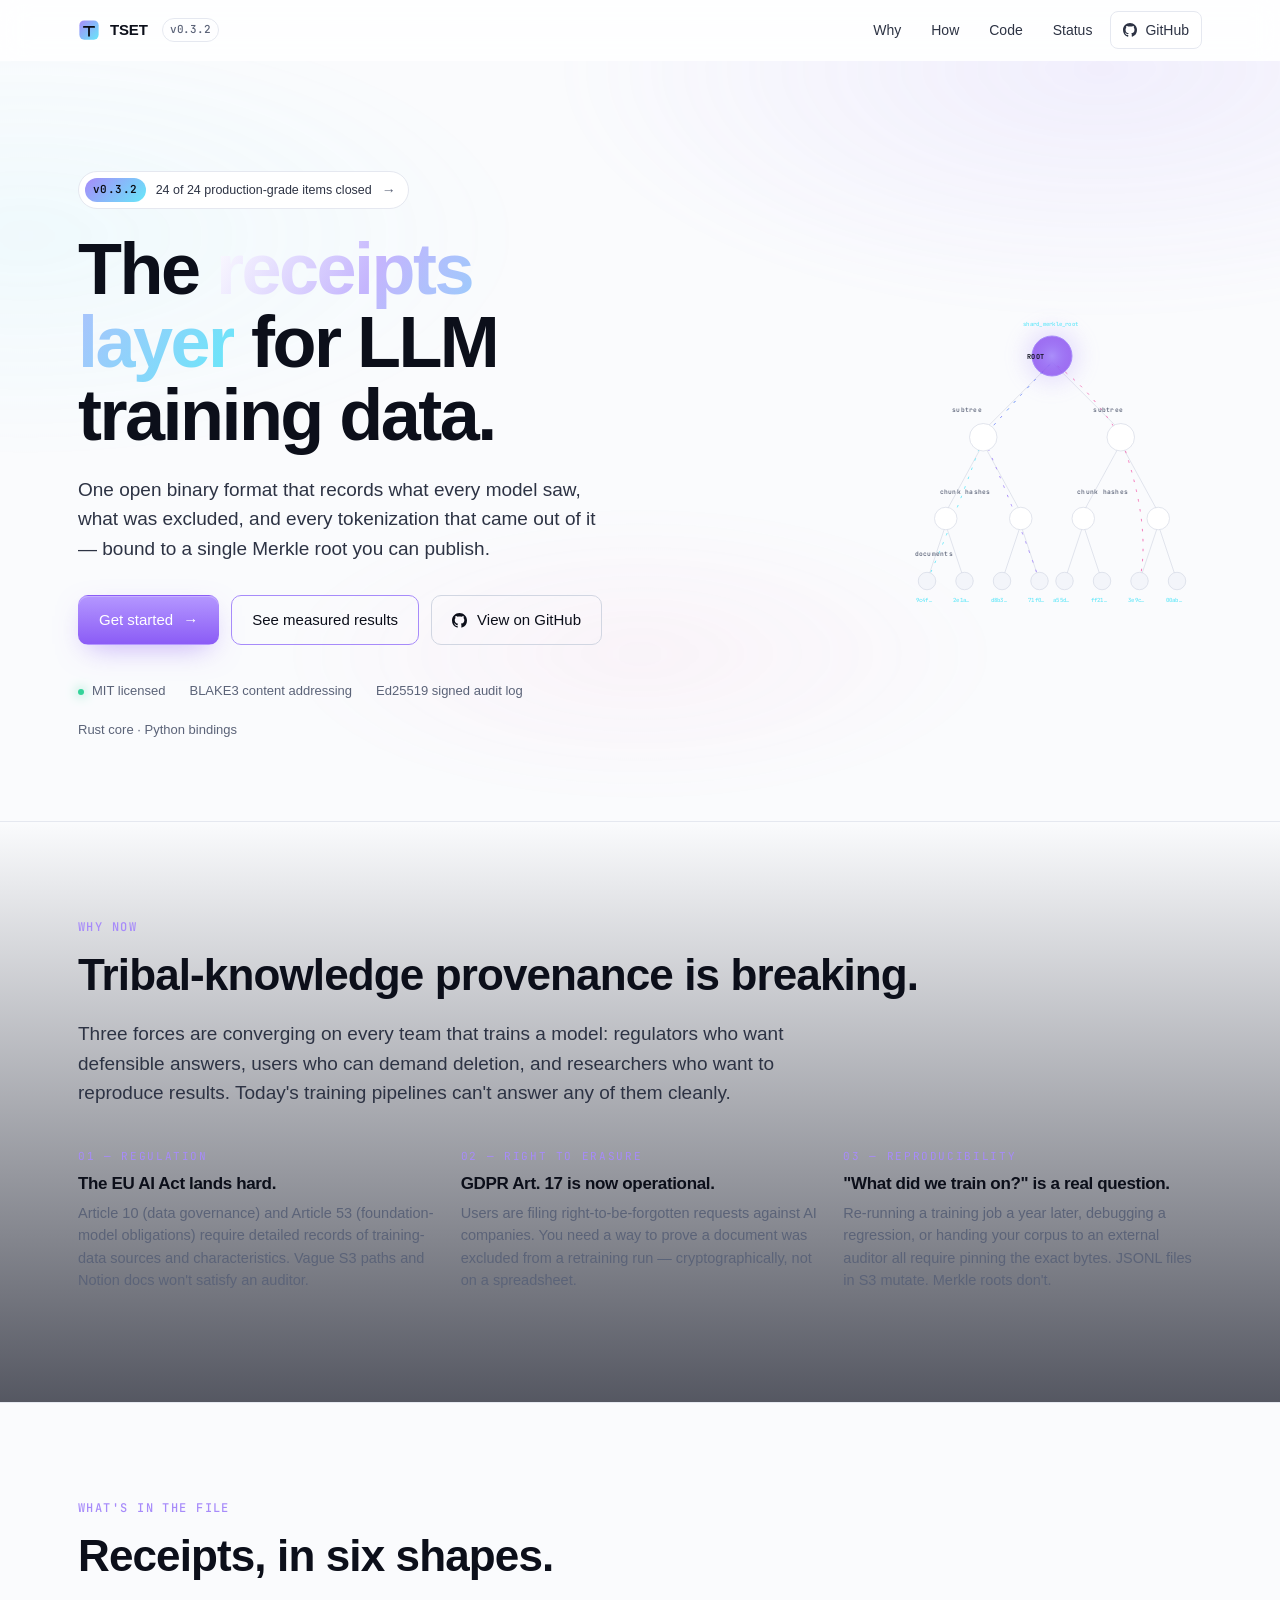
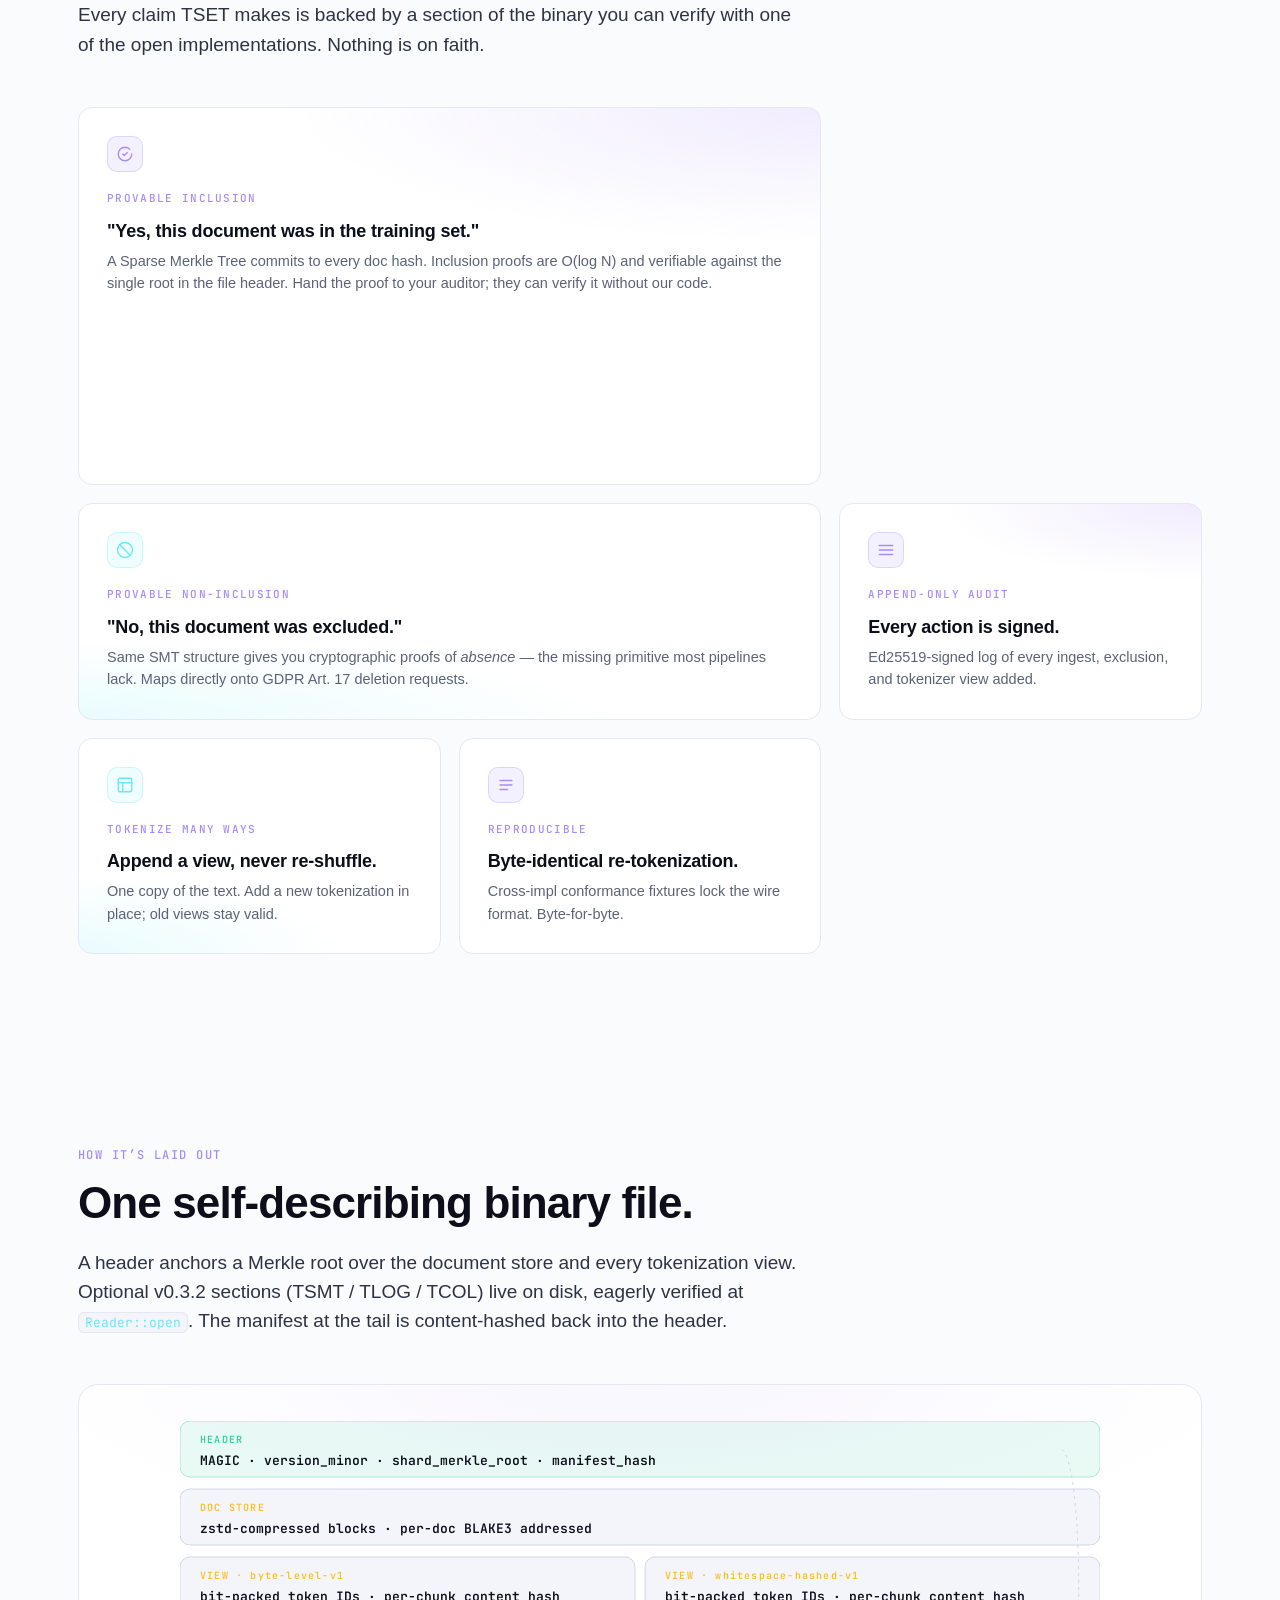
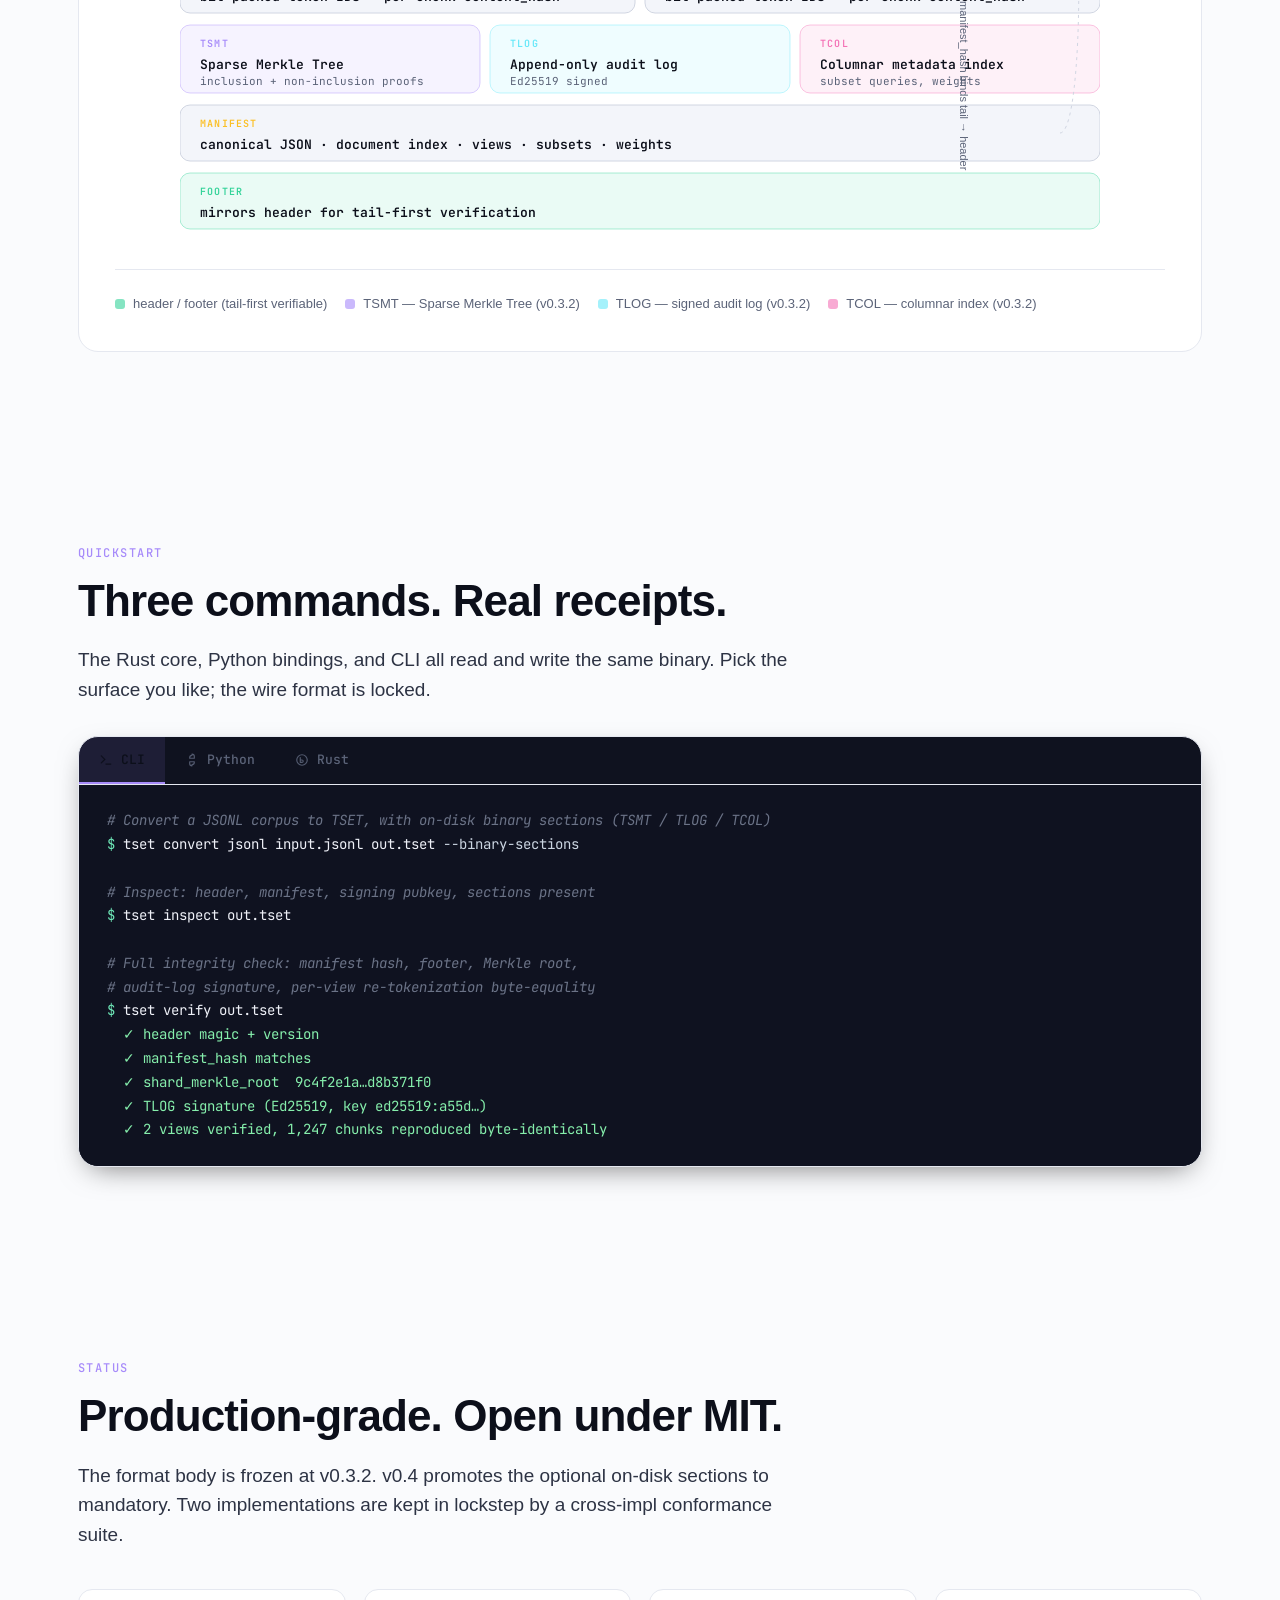
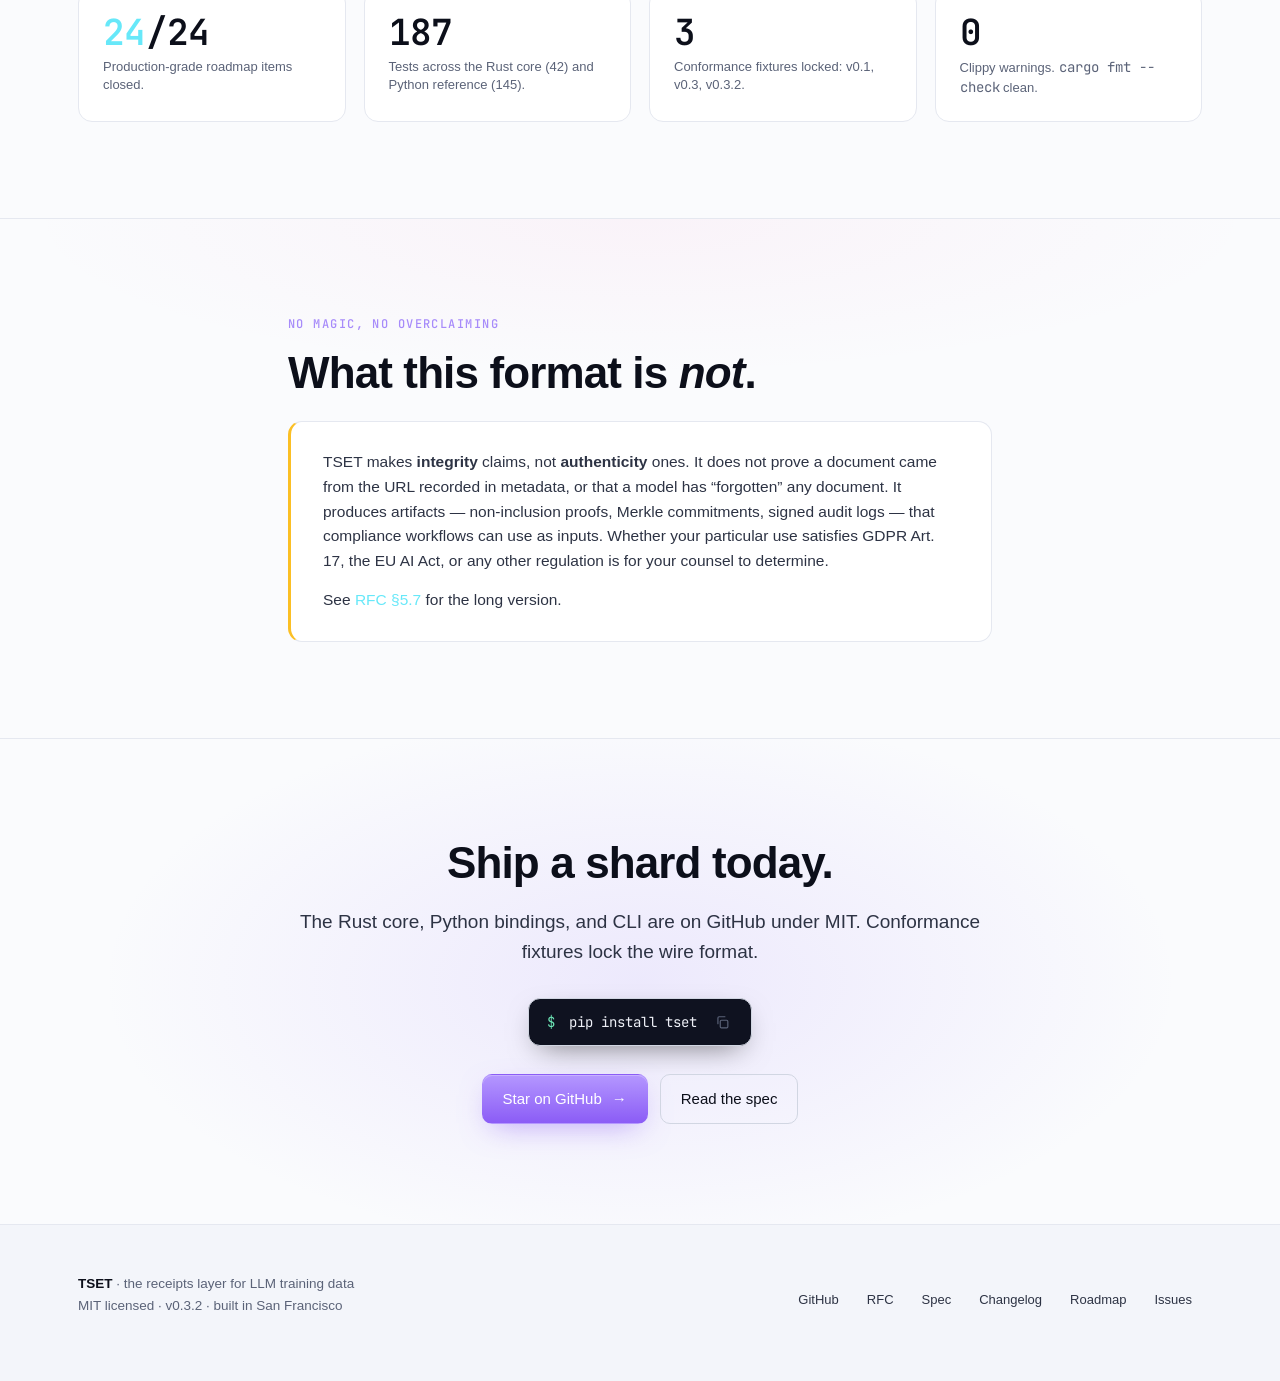
==== commit 2fc60c08: "showcase(phases 3-5): scale + competitive + size profiling + showcase page Answers the user's hard q" ====
--- a/docs/index.html
+++ b/docs/index.html
@@ -127,6 +127,7 @@
       </p>
       <div class="cta">
         <a class="btn primary" href="#code">Get started <span class="arrow">→</span></a>
+        <a class="btn ghost" href="showcase/" style="border-color: var(--violet); color: var(--fg);">See measured results</a>
         <a class="btn ghost" href="https://github.com/humancto/tset" rel="noopener">
           <svg viewBox="0 0 16 16" width="15" height="15" fill="currentColor" aria-hidden="true">
             <path fill-rule="evenodd" d="M8 0C3.58 0 0 3.58 0 8a8 8 0 005.47 7.59c.4.07.55-.17.55-.38 0-.19-.01-.82-.01-1.49-2.01.37-2.53-.49-2.69-.94-.09-.23-.48-.94-.82-1.13-.28-.15-.68-.52-.01-.53.63-.01 1.08.58 1.23.82.72 1.21 1.87.87 2.33.66.07-.52.28-.87.51-1.07-1.78-.2-3.64-.89-3.64-3.95 0-.87.31-1.59.82-2.15-.08-.2-.36-1.02.08-2.12 0 0 .67-.21 2.2.82.64-.18 1.32-.27 2-.27.68 0 1.36.09 2 .27 1.53-1.04 2.2-.82 2.2-.82.44 1.1.16 1.92.08 2.12.51.56.82 1.27.82 2.15 0 3.07-1.87 3.75-3.65 3.95.29.25.54.73.54 1.48 0 1.07-.01 1.93-.01 2.2 0 .21.15.46.55.38A8.012 8.012 0 0016 8c0-4.42-3.58-8-8-8z"/>
@@ -498,12 +499,13 @@
     <span class="tok-fn">train_step</span>(tokens)  <span class="tok-c"># numpy uint32 batch + the source doc_hash</span>
 
 <span class="tok-c"># Generate a non-inclusion proof for a deletion request</span>
-proof = r.<span class="tok-fn">prove_non_inclusion</span>(doc_hash=<span class="tok-fn">bytes</span>.<span class="tok-fn">fromhex</span>(<span class="tok-s">"a55d…"</span>))
-<span class="tok-fn">verify_against</span>(proof, root=r.<span class="tok-fn">shard_merkle_root</span>())  <span class="tok-c"># True</span></code></pre>
+absent = <span class="tok-fn">bytes</span>.<span class="tok-fn">fromhex</span>(<span class="tok-s">"a55d" + "00" * 30</span>)
+proof  = r.<span class="tok-fn">prove_non_inclusion</span>(absent)
+<span class="tok-k">assert</span> proof.<span class="tok-fn">verify</span>(r.<span class="tok-fn">smt_root</span>())  <span class="tok-c"># True — root comes from the v0.3.2 TSMT section</span></code></pre>
       </div>
 
       <div class="code-pane" data-pane="rs">
-<pre><code><span class="tok-k">use</span> tset_core::{Reader, Writer};
+<pre><code><span class="tok-k">use</span> tset_core::{Reader, Writer, Dataset};
 <span class="tok-k">use</span> tset_core::tokenizers::ByteLevelTokenizer;
 
 <span class="tok-k">let mut</span> w = Writer::<span class="tok-fn">create</span>(<span class="tok-s">"corpus.tset"</span>, <span class="tok-k">None</span>);
@@ -516,11 +518,15 @@
 <span class="tok-k">let</span> view = r.<span class="tok-fn">open_view</span>(<span class="tok-s">"byte-level-v1"</span>)?;
 <span class="tok-k">for</span> (tokens, doc_hash) <span class="tok-k">in</span> view.<span class="tok-fn">iter_per_doc</span>()? {
     <span class="tok-c">// tokens: Vec&lt;u32&gt;, doc_hash: [u8; 32]</span>
+    <span class="tok-fn">train_step</span>(&tokens, &doc_hash);
 }
 
-<span class="tok-c">// Cryptographic proof that a doc is NOT in the shard</span>
-<span class="tok-k">let</span> proof = r.<span class="tok-fn">prove_non_inclusion</span>(&doc_hash)?;
-proof.<span class="tok-fn">verify</span>(r.<span class="tok-fn">shard_merkle_root</span>())?;</code></pre>
+<span class="tok-k">let</span> root = r.<span class="tok-fn">smt_root</span>();  <span class="tok-c">// 32-byte SMT root from the TSMT section</span>
+
+<span class="tok-c">// Dataset-level non-inclusion proof (RTBF receipt)</span>
+<span class="tok-k">let</span> ds     = Dataset::<span class="tok-fn">open</span>(<span class="tok-s">"my-corpus.tset/"</span>)?;
+<span class="tok-k">let</span> absent: [<span class="tok-ty">u8</span>; <span class="tok-n">32</span>] = [<span class="tok-n">0xa5</span>; <span class="tok-n">32</span>];
+<span class="tok-k">let</span> bundle = ds.<span class="tok-fn">prove_non_inclusion</span>(&absent)?;  <span class="tok-c">// serde_json::Value proof bundle</span></code></pre>
       </div>
     </div>
   </div>
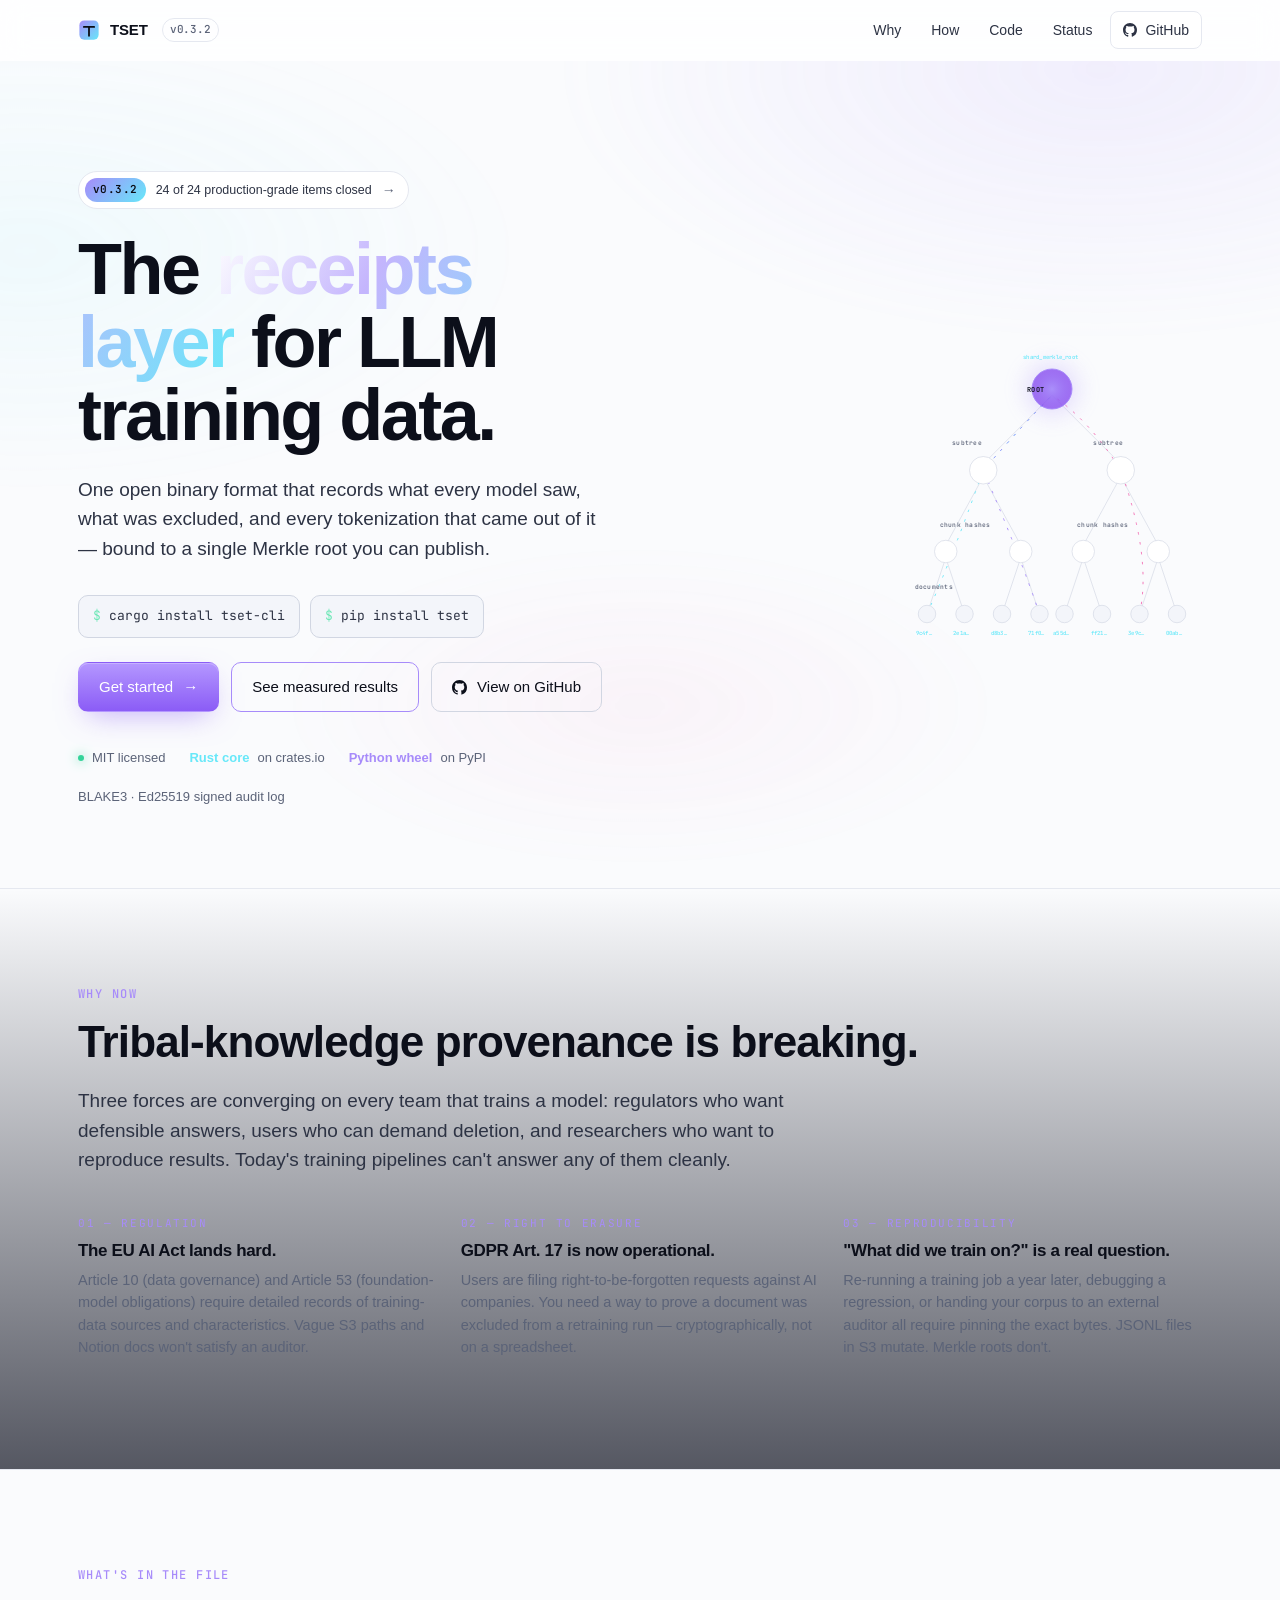
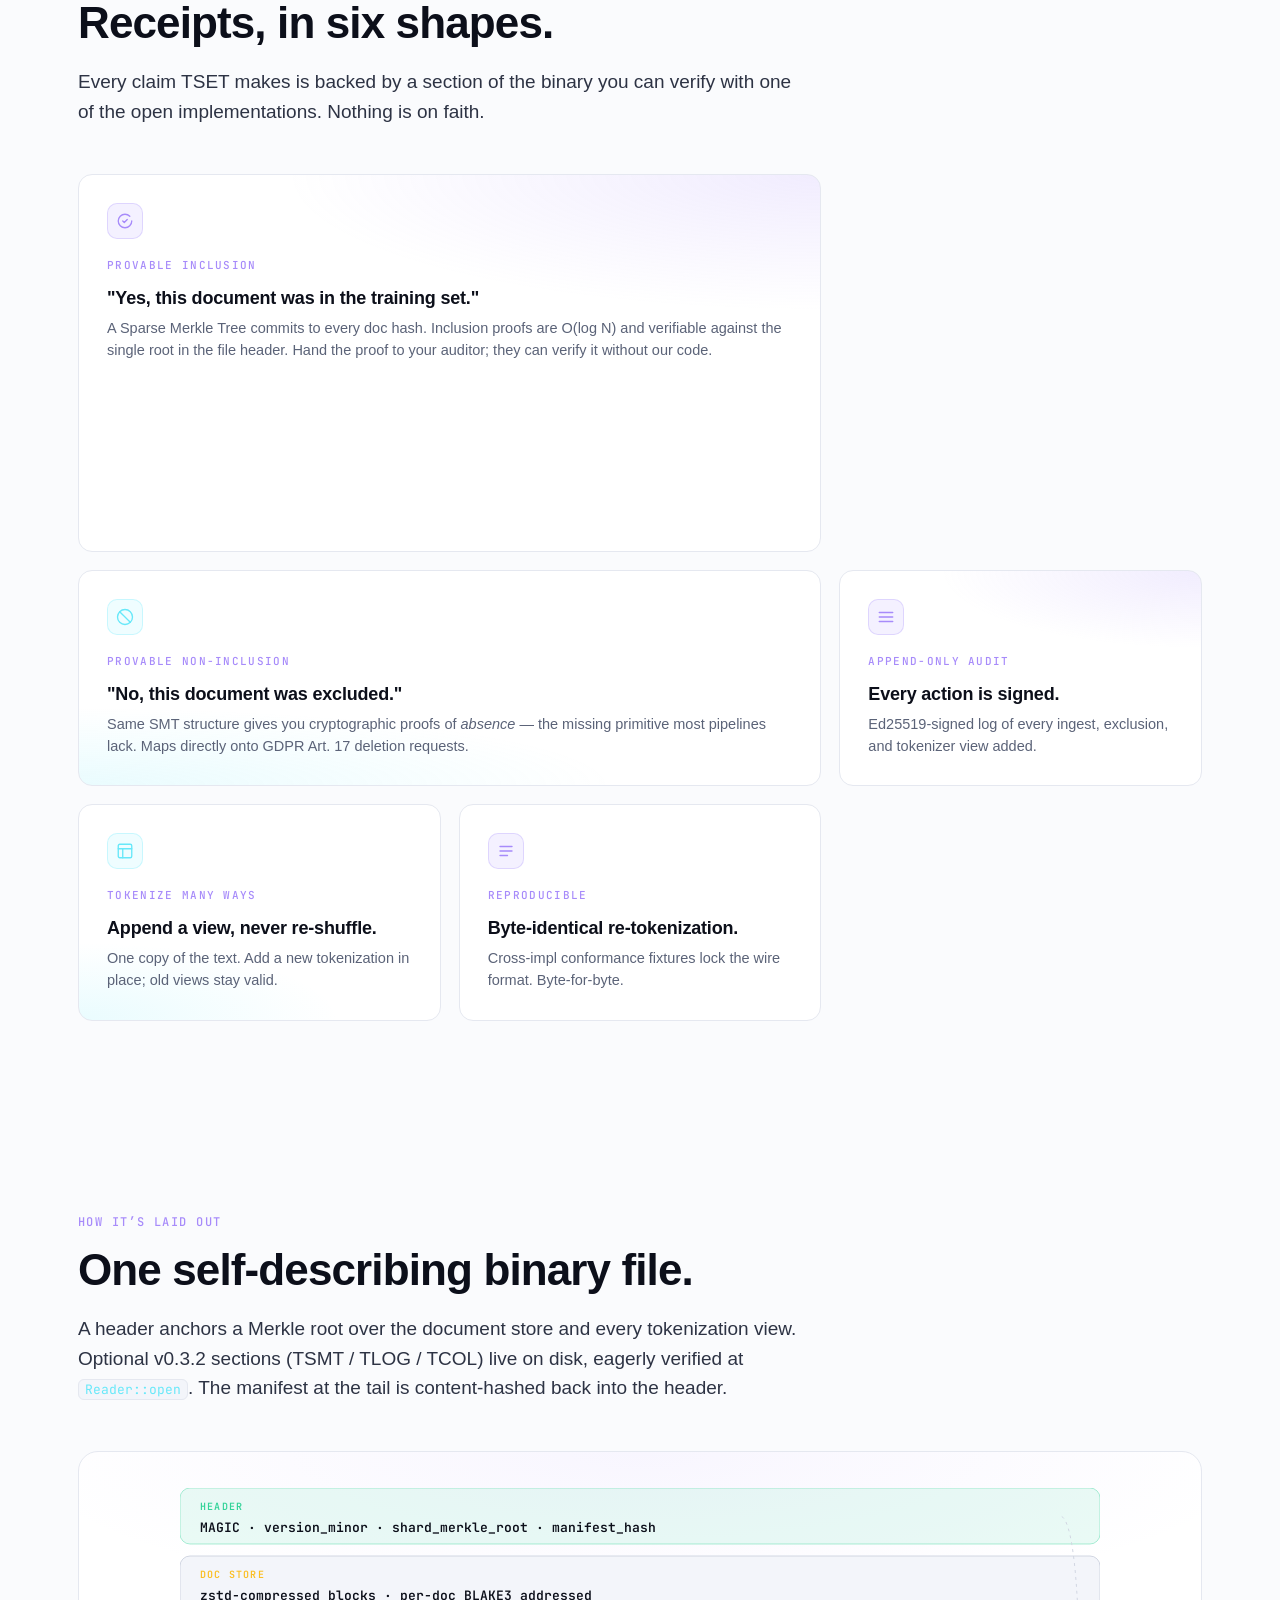
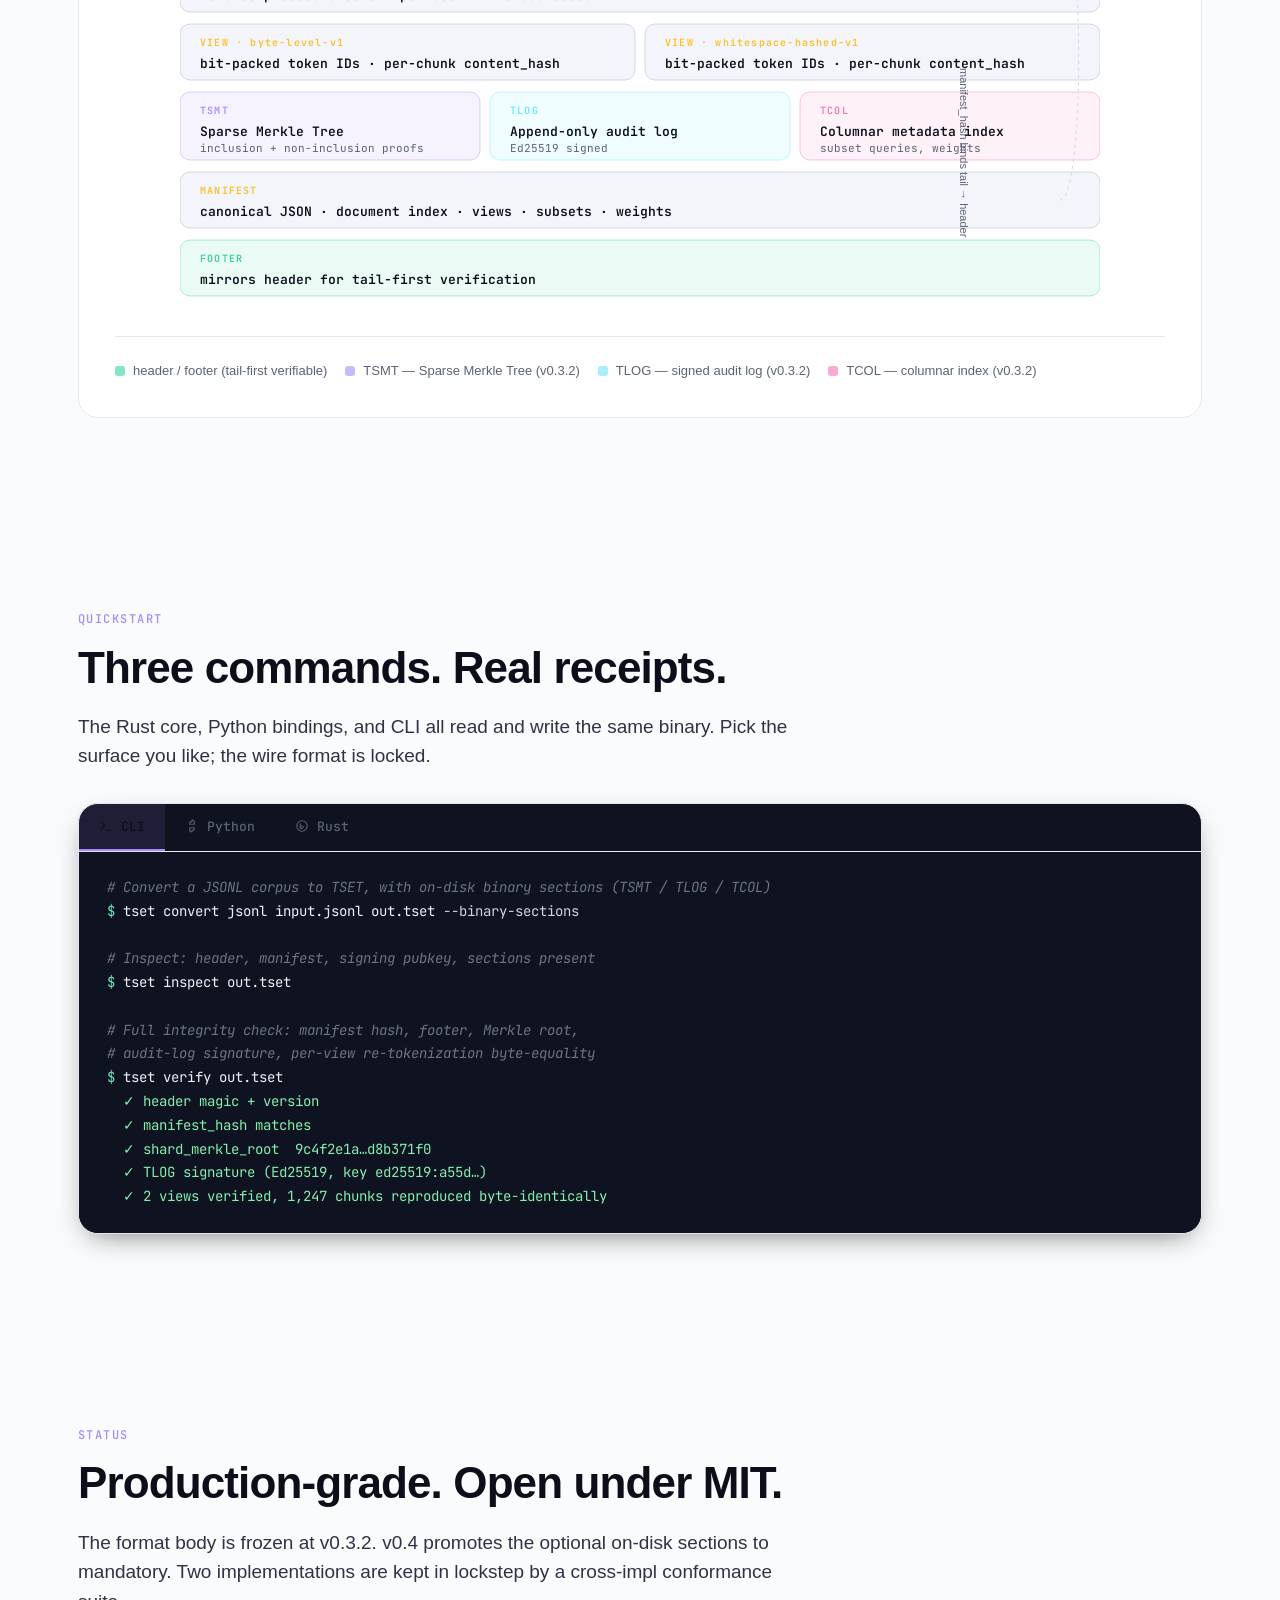
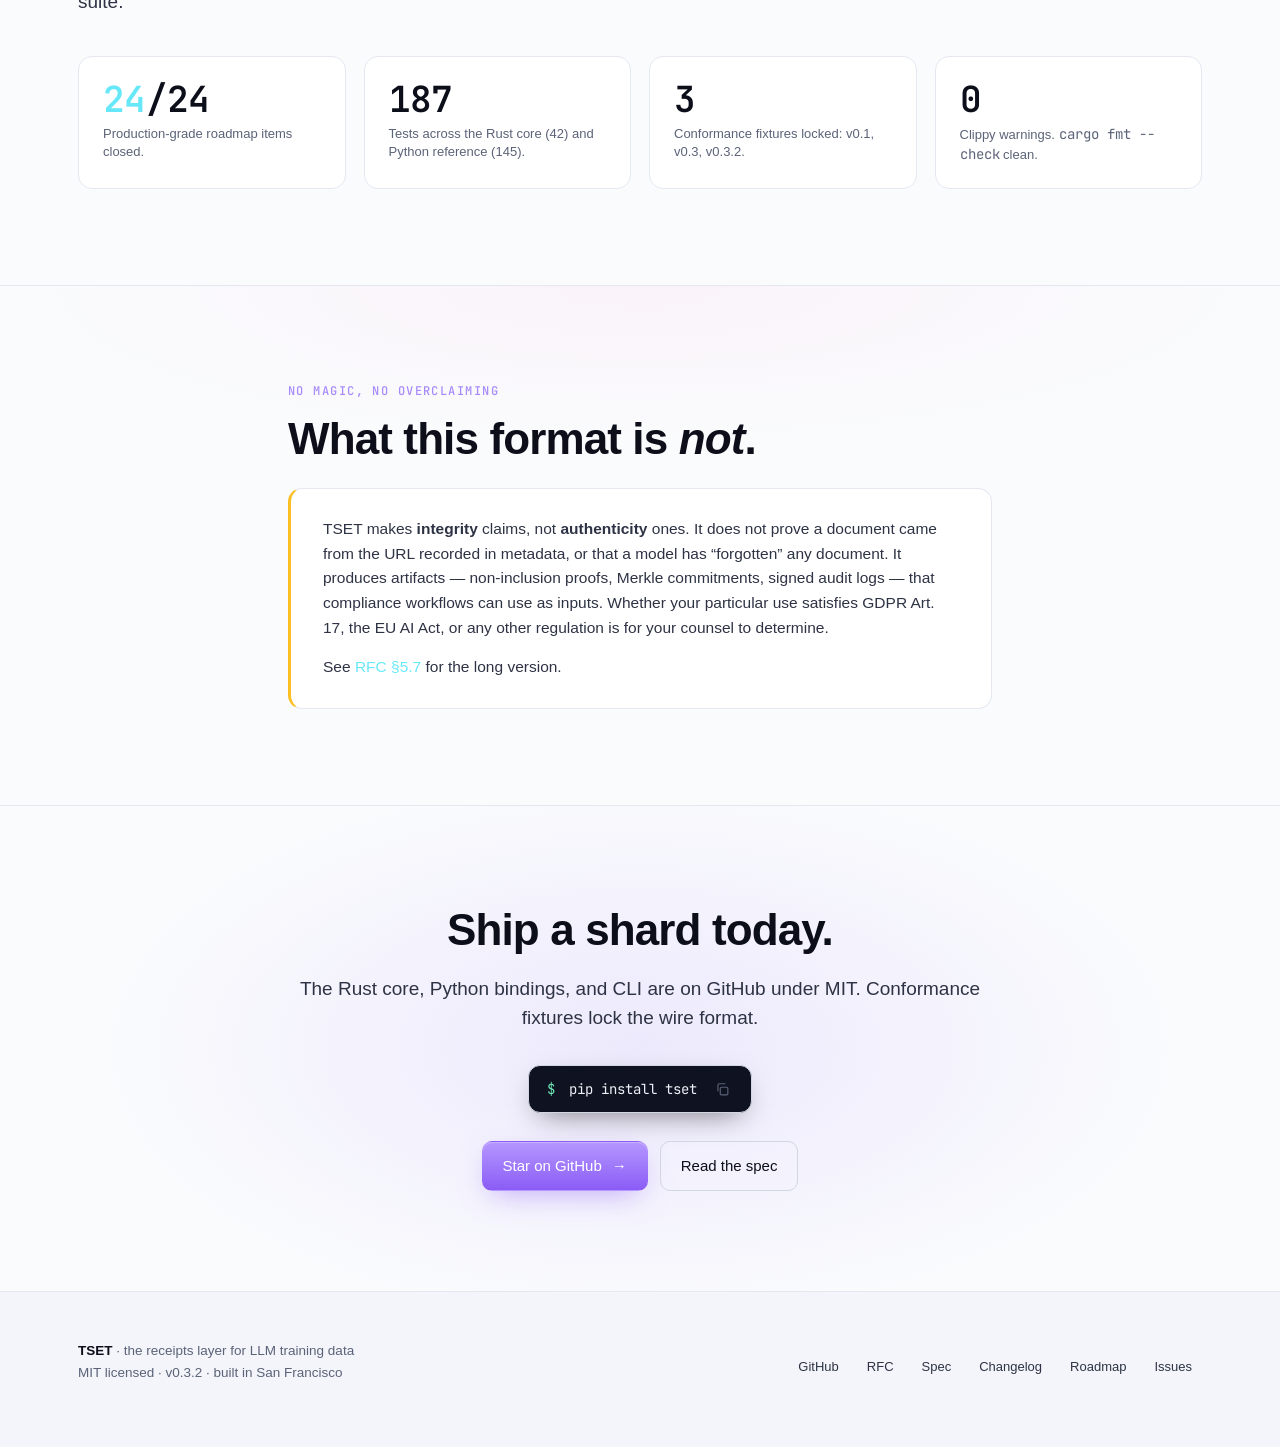
==== commit 8a7e2eba: "release(stage 0): publish to crates.io + PyPI Sets up first-class distribution on both registries Ru" ====
--- a/docs/index.html
+++ b/docs/index.html
@@ -125,6 +125,10 @@
         excluded, and every tokenization that came out of it &mdash; bound to a
         single Merkle root you can publish.
       </p>
+      <div class="install-row" style="display:flex; flex-wrap: wrap; gap: 10px; margin: 8px 0 24px;">
+        <code style="background: var(--bg-2); border: 1px solid var(--line-2); border-radius: 10px; padding: 10px 14px; font-size: 13px; color: var(--fg-2);"><span style="color: var(--syn-prompt); user-select: none;">$&nbsp;</span>cargo install tset-cli</code>
+        <code style="background: var(--bg-2); border: 1px solid var(--line-2); border-radius: 10px; padding: 10px 14px; font-size: 13px; color: var(--fg-2);"><span style="color: var(--syn-prompt); user-select: none;">$&nbsp;</span>pip install tset</code>
+      </div>
       <div class="cta">
         <a class="btn primary" href="#code">Get started <span class="arrow">→</span></a>
         <a class="btn ghost" href="showcase/" style="border-color: var(--violet); color: var(--fg);">See measured results</a>
@@ -137,9 +141,9 @@
       </div>
       <div class="trust">
         <span><span class="dot"></span> MIT licensed</span>
-        <span>BLAKE3 content addressing</span>
-        <span>Ed25519 signed audit log</span>
-        <span>Rust core &middot; Python bindings</span>
+        <span><strong style="color: var(--cyan);">Rust core</strong> on crates.io</span>
+        <span><strong style="color: var(--violet);">Python wheel</strong> on PyPI</span>
+        <span>BLAKE3 · Ed25519 signed audit log</span>
       </div>
     </div>
 
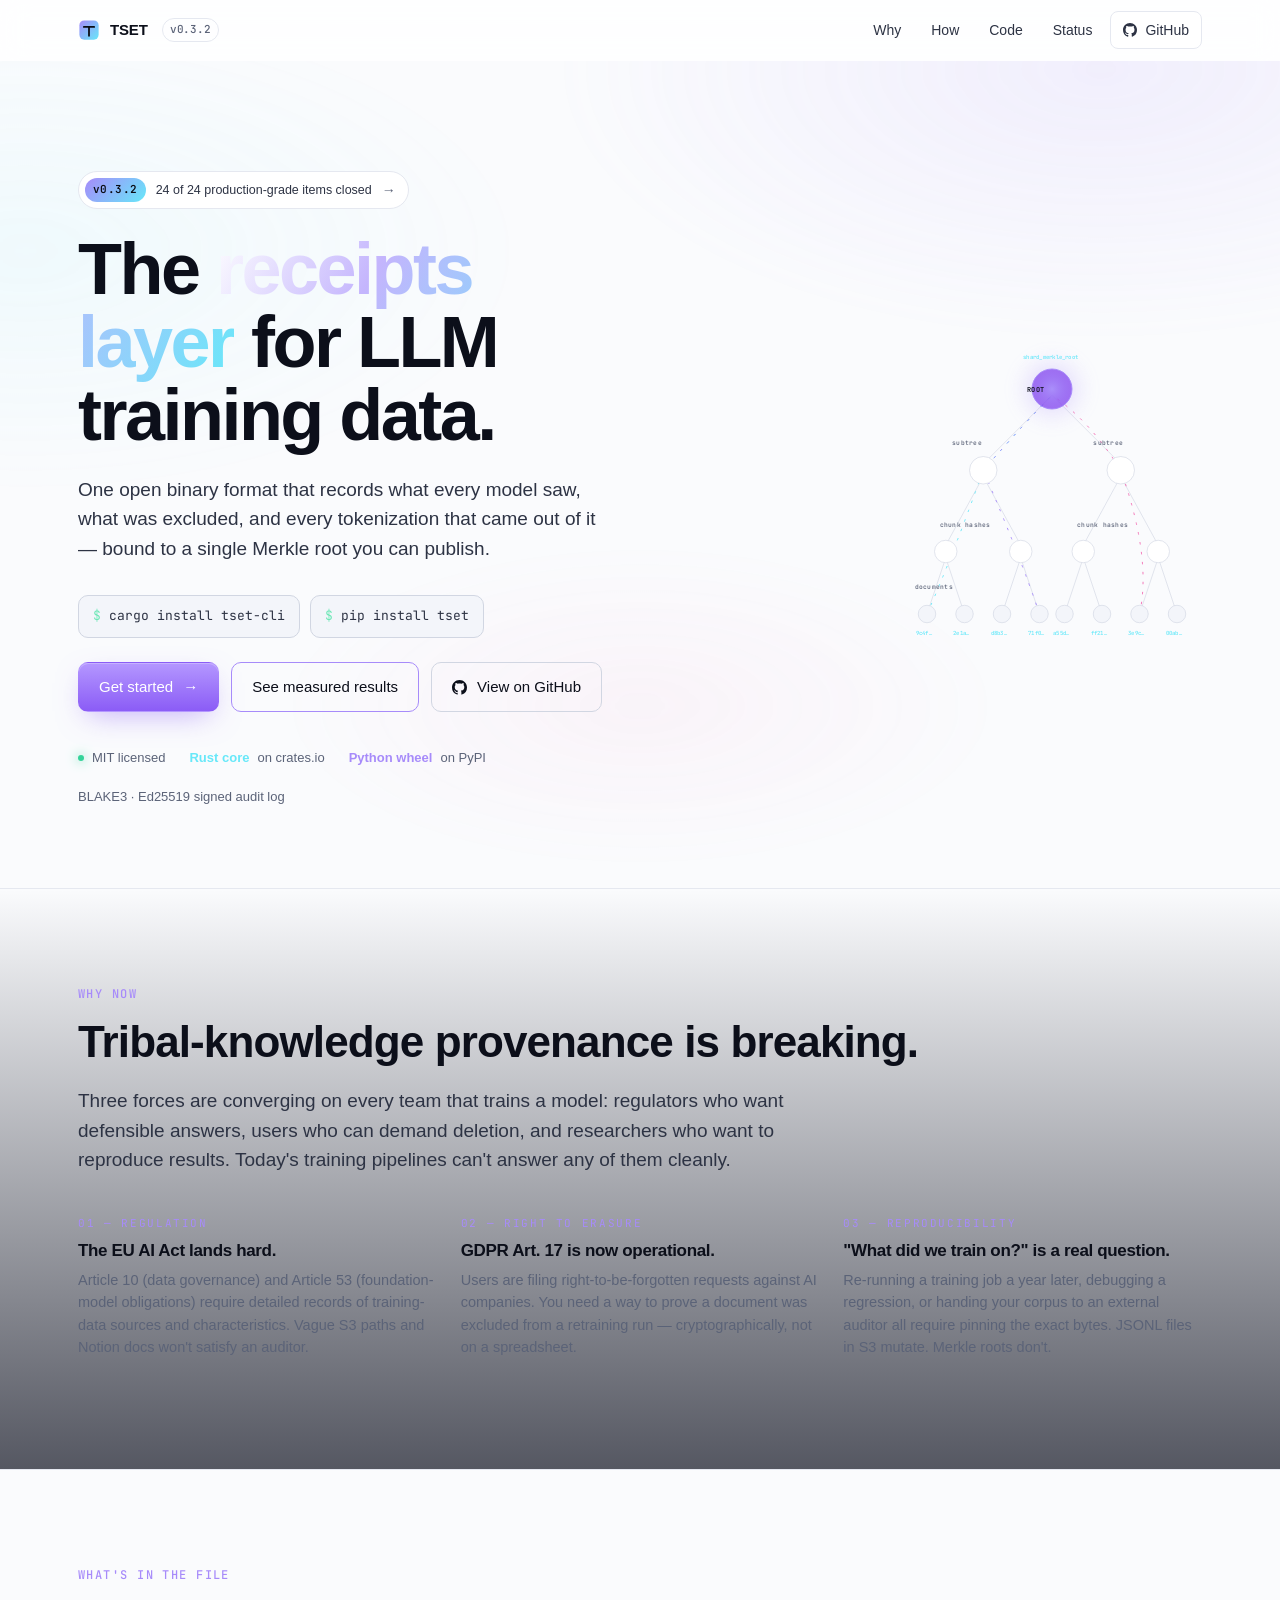
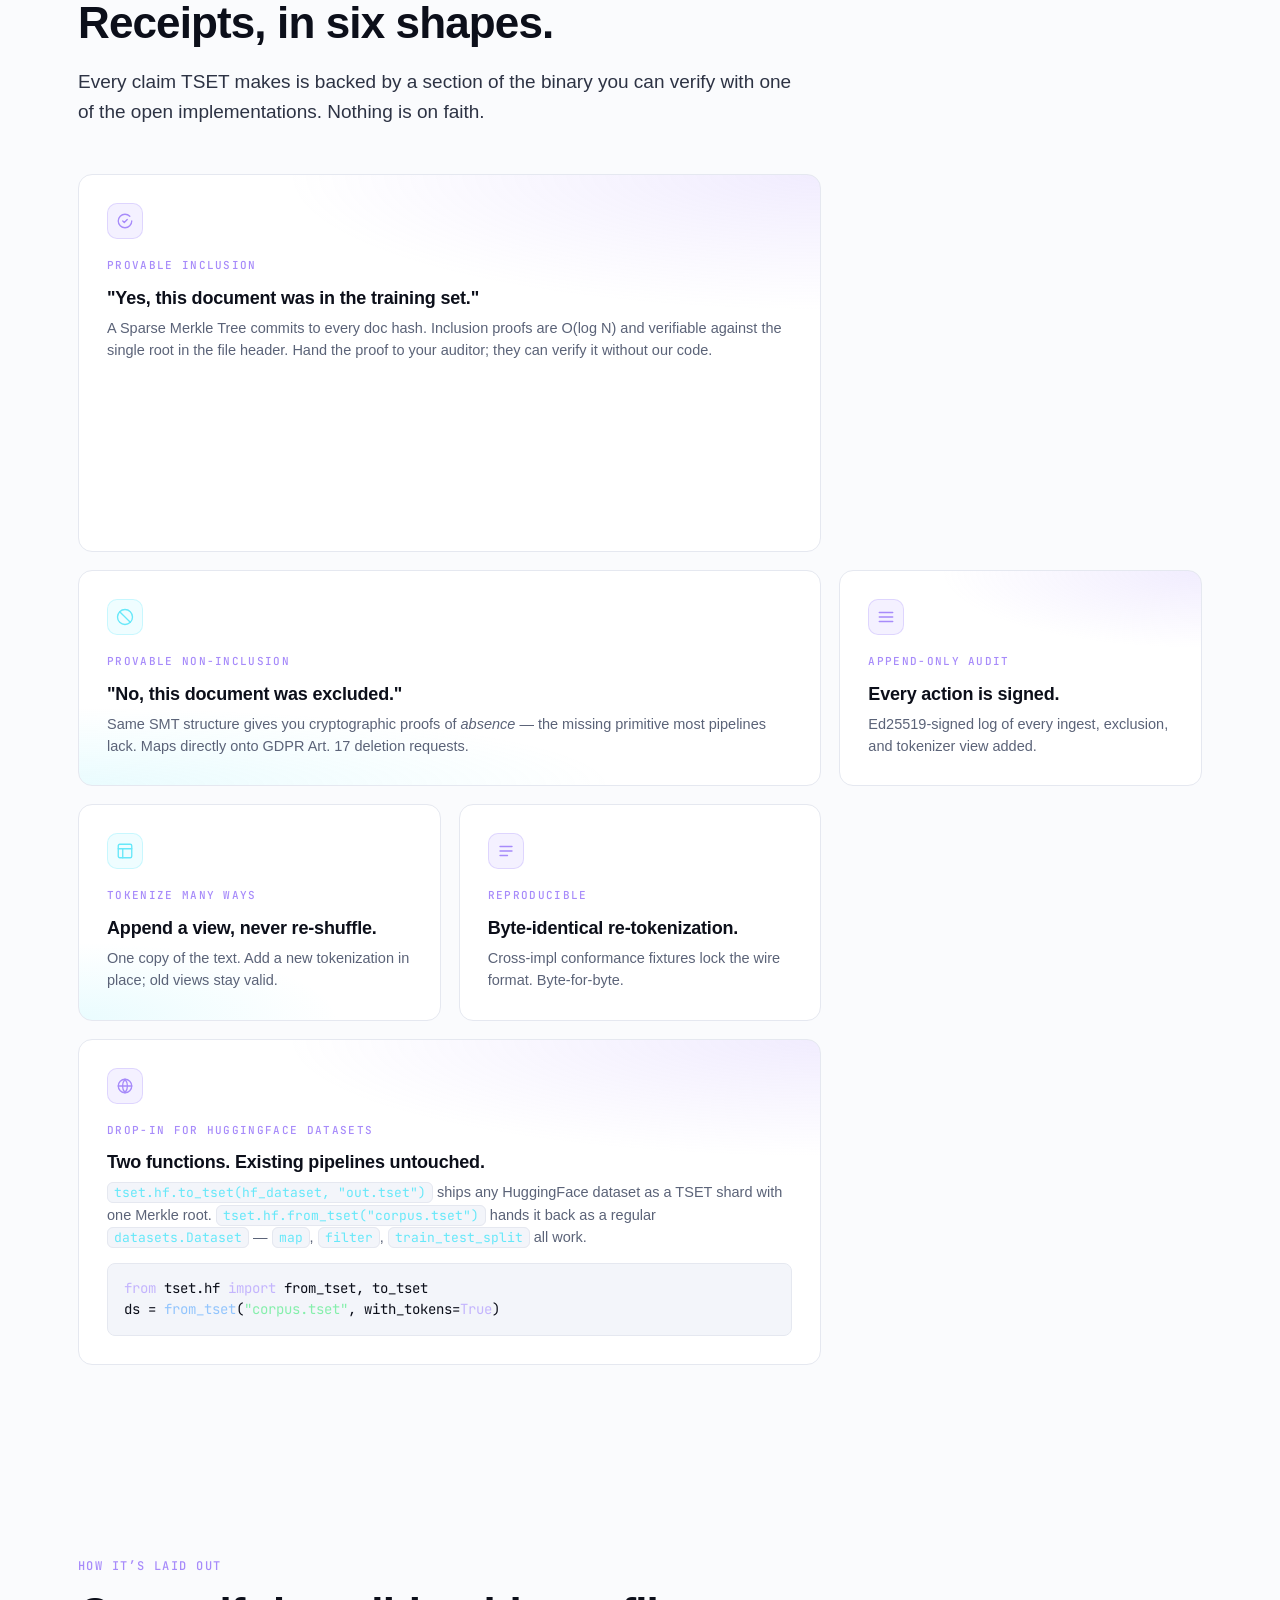
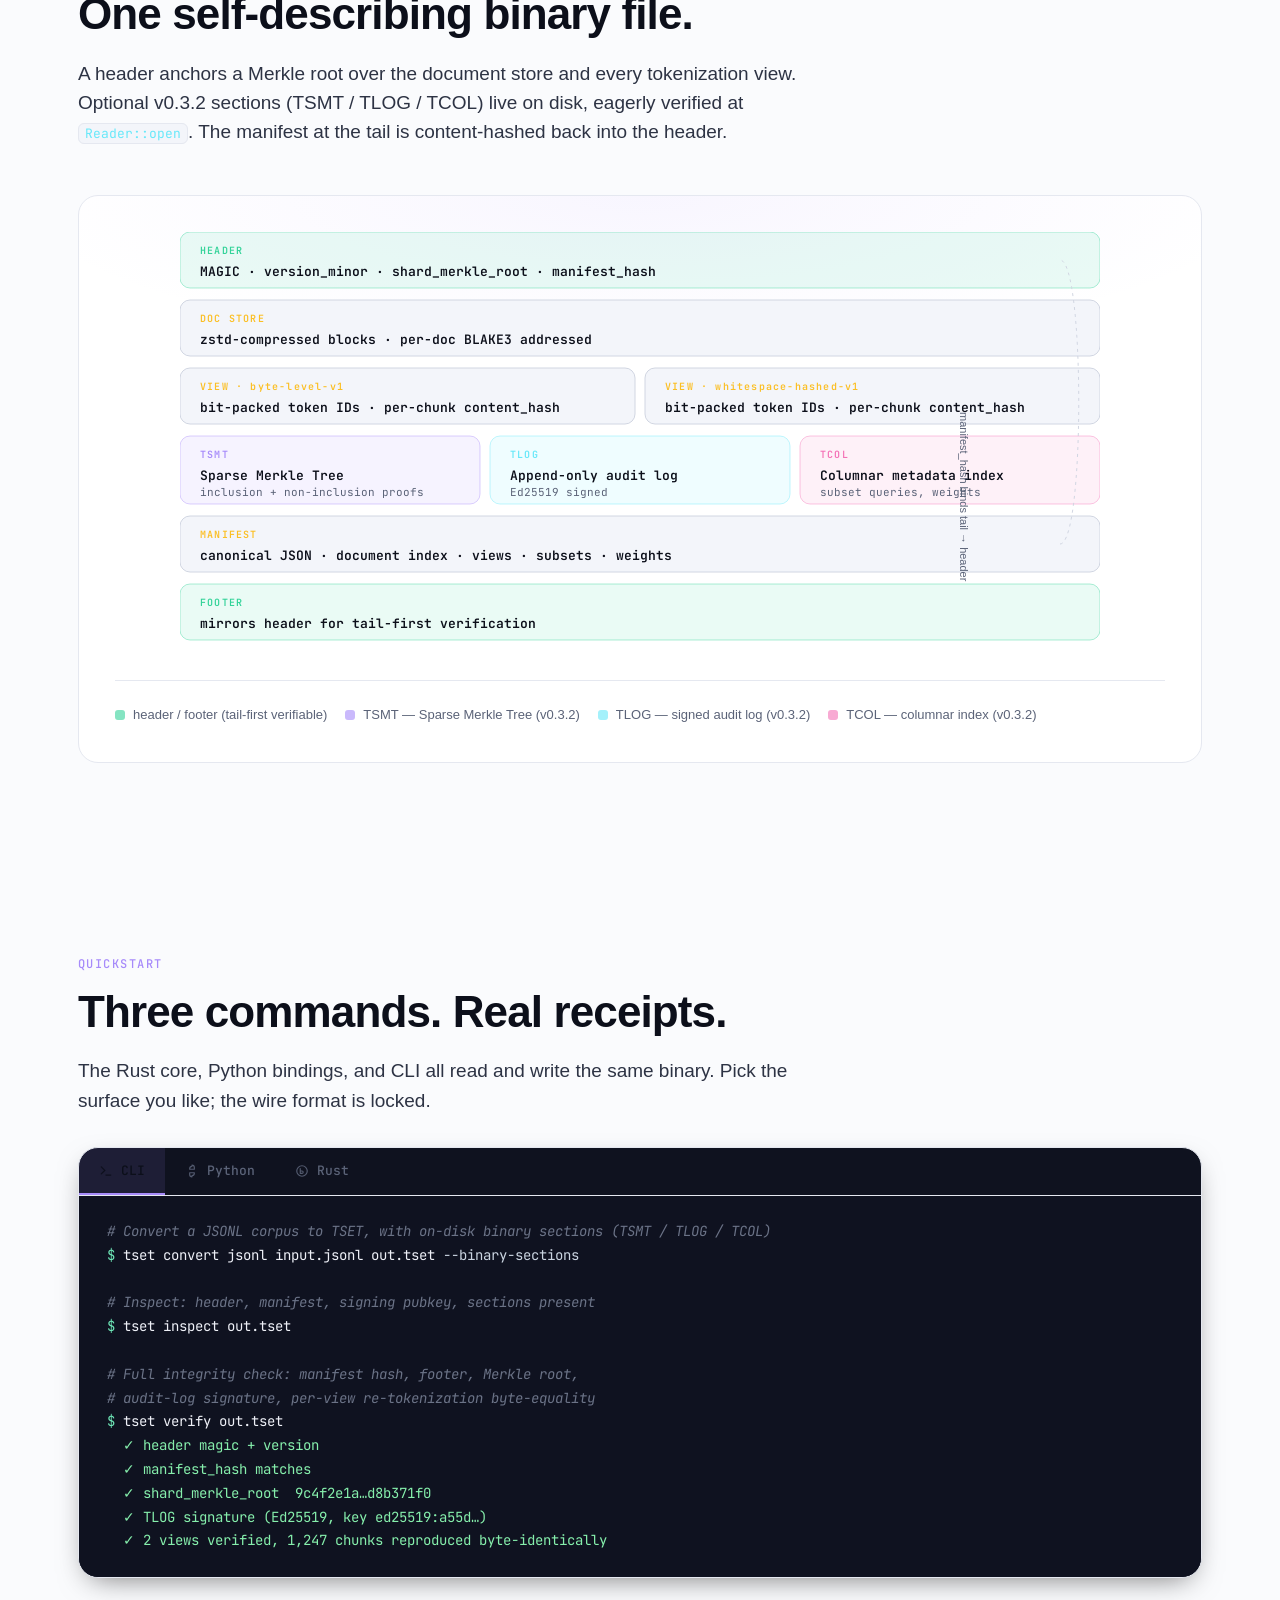
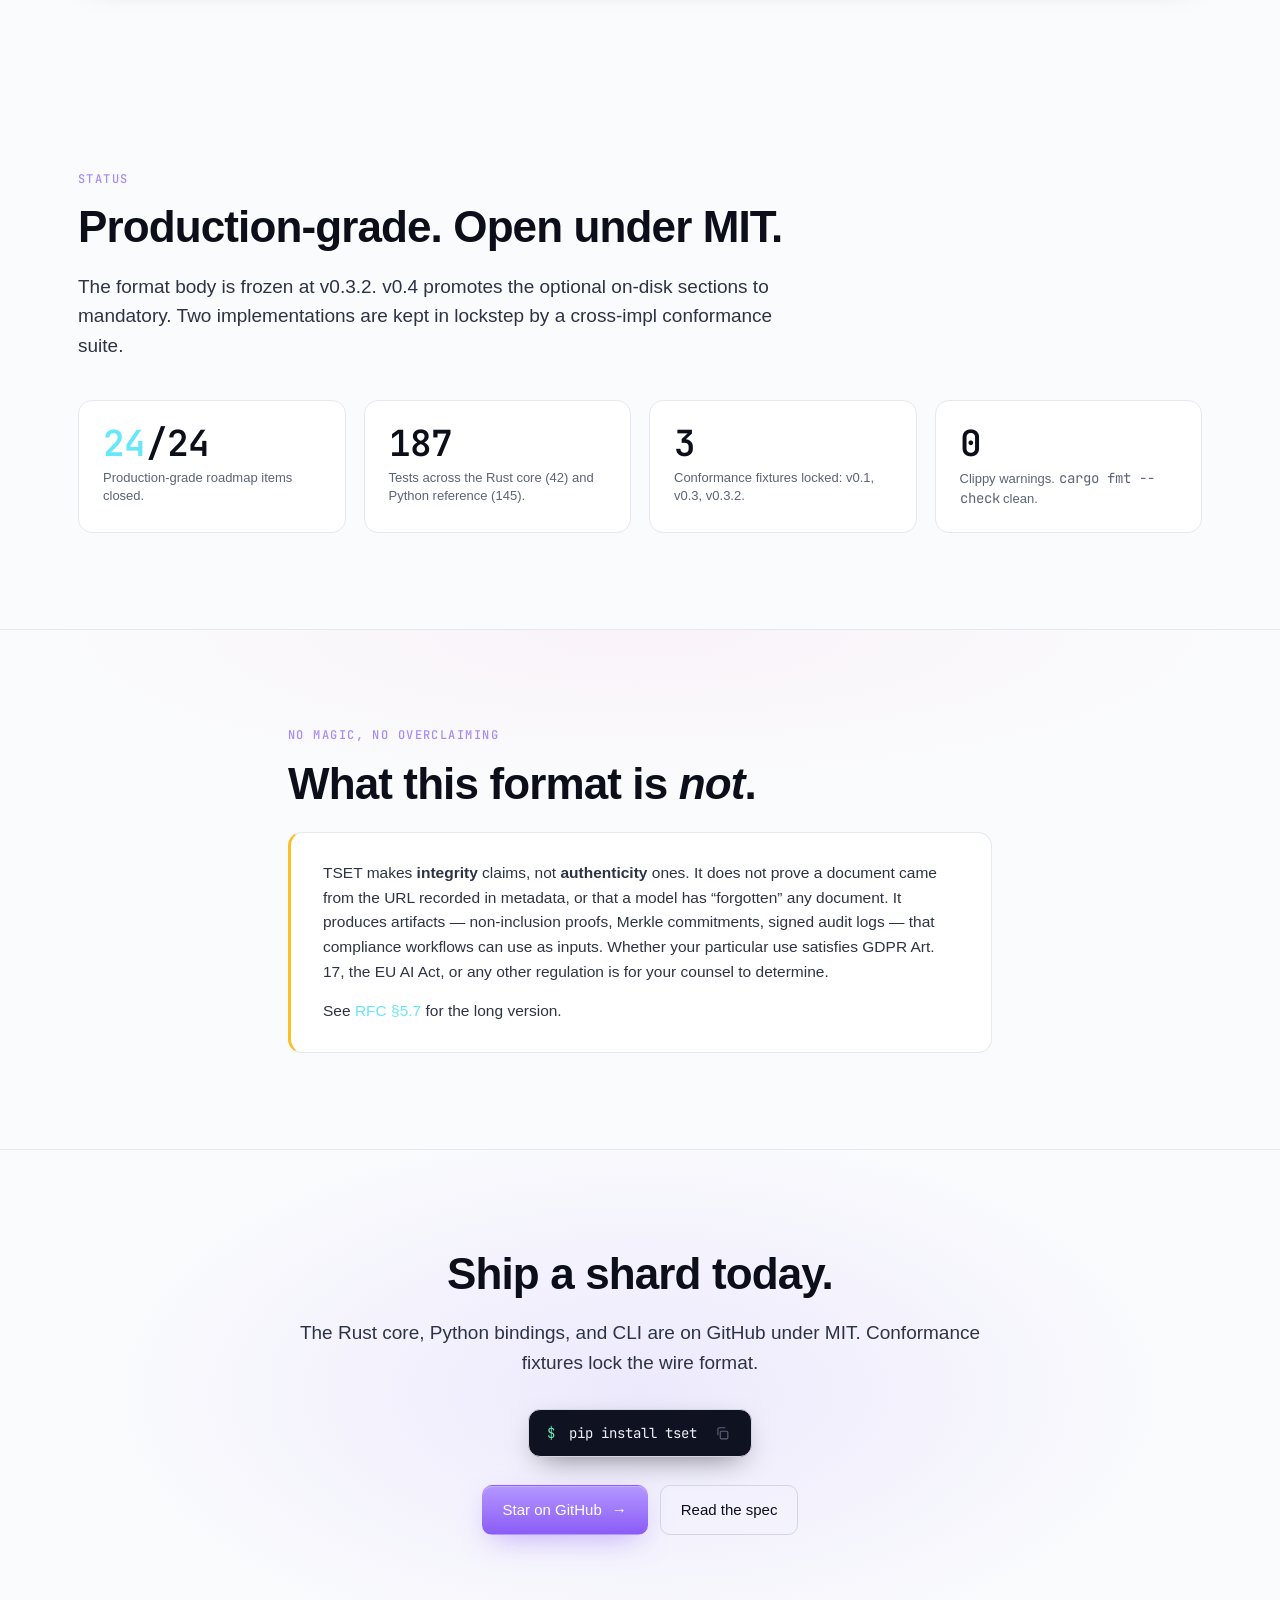
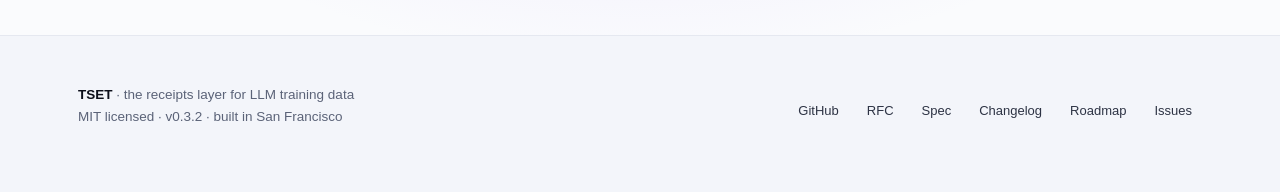
==== commit 26f987ee: "feat(hf): tset.hf — first-class HuggingFace `datasets` integration Stage 1a of the adoption plan. ML" ====
--- a/docs/index.html
+++ b/docs/index.html
@@ -356,6 +356,22 @@
         <h3>Byte-identical re-tokenization.</h3>
         <p>Cross-impl conformance fixtures lock the wire format. Byte-for-byte.</p>
       </div>
+
+      <div class="b feat b-wide">
+        <div class="ico">
+          <svg viewBox="0 0 24 24" fill="none" stroke-width="1.8" stroke-linecap="round" stroke-linejoin="round" aria-hidden="true">
+            <path d="M3 12a9 9 0 1018 0 9 9 0 10-18 0"/><path d="M3 12h18M12 3a14 14 0 010 18M12 3a14 14 0 000 18"/>
+          </svg>
+        </div>
+        <span class="tag">Drop-in for HuggingFace datasets</span>
+        <h3>Two functions. Existing pipelines untouched.</h3>
+        <p style="margin-bottom: 14px;">
+          <code>tset.hf.to_tset(hf_dataset, "out.tset")</code> ships any HuggingFace dataset as a TSET shard with one Merkle root.
+          <code>tset.hf.from_tset("corpus.tset")</code> hands it back as a regular <code>datasets.Dataset</code> &mdash; <code>map</code>, <code>filter</code>, <code>train_test_split</code> all work.
+        </p>
+        <pre class="code" style="background: var(--bg-2); border: 1px solid var(--line); border-radius: 8px; padding: 14px 16px; margin: 0; font-size: 12.5px; line-height: 1.55;"><code><span class="tok-k">from</span> tset.hf <span class="tok-k">import</span> from_tset, to_tset
+ds = <span class="tok-fn">from_tset</span>(<span class="tok-s">"corpus.tset"</span>, with_tokens=<span class="tok-k">True</span>)</code></pre>
+      </div>
     </div>
   </div>
 </section>
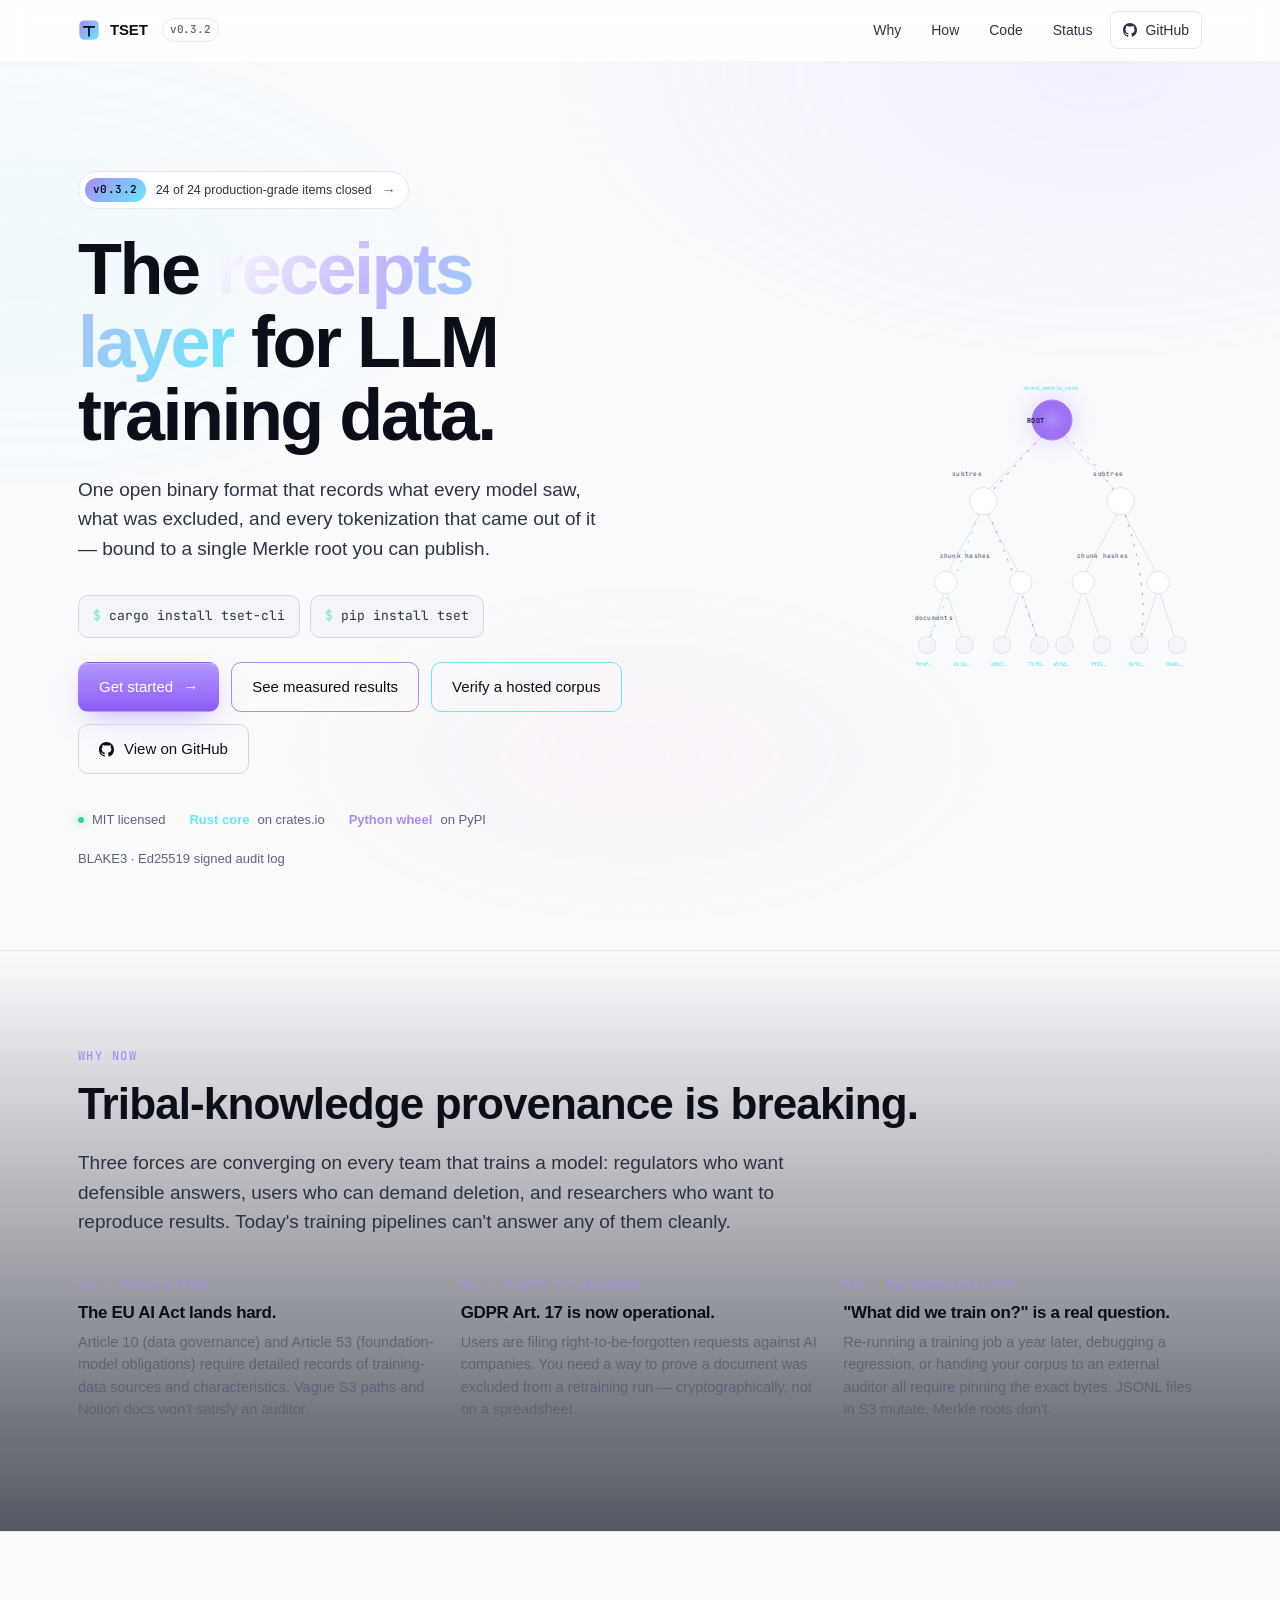
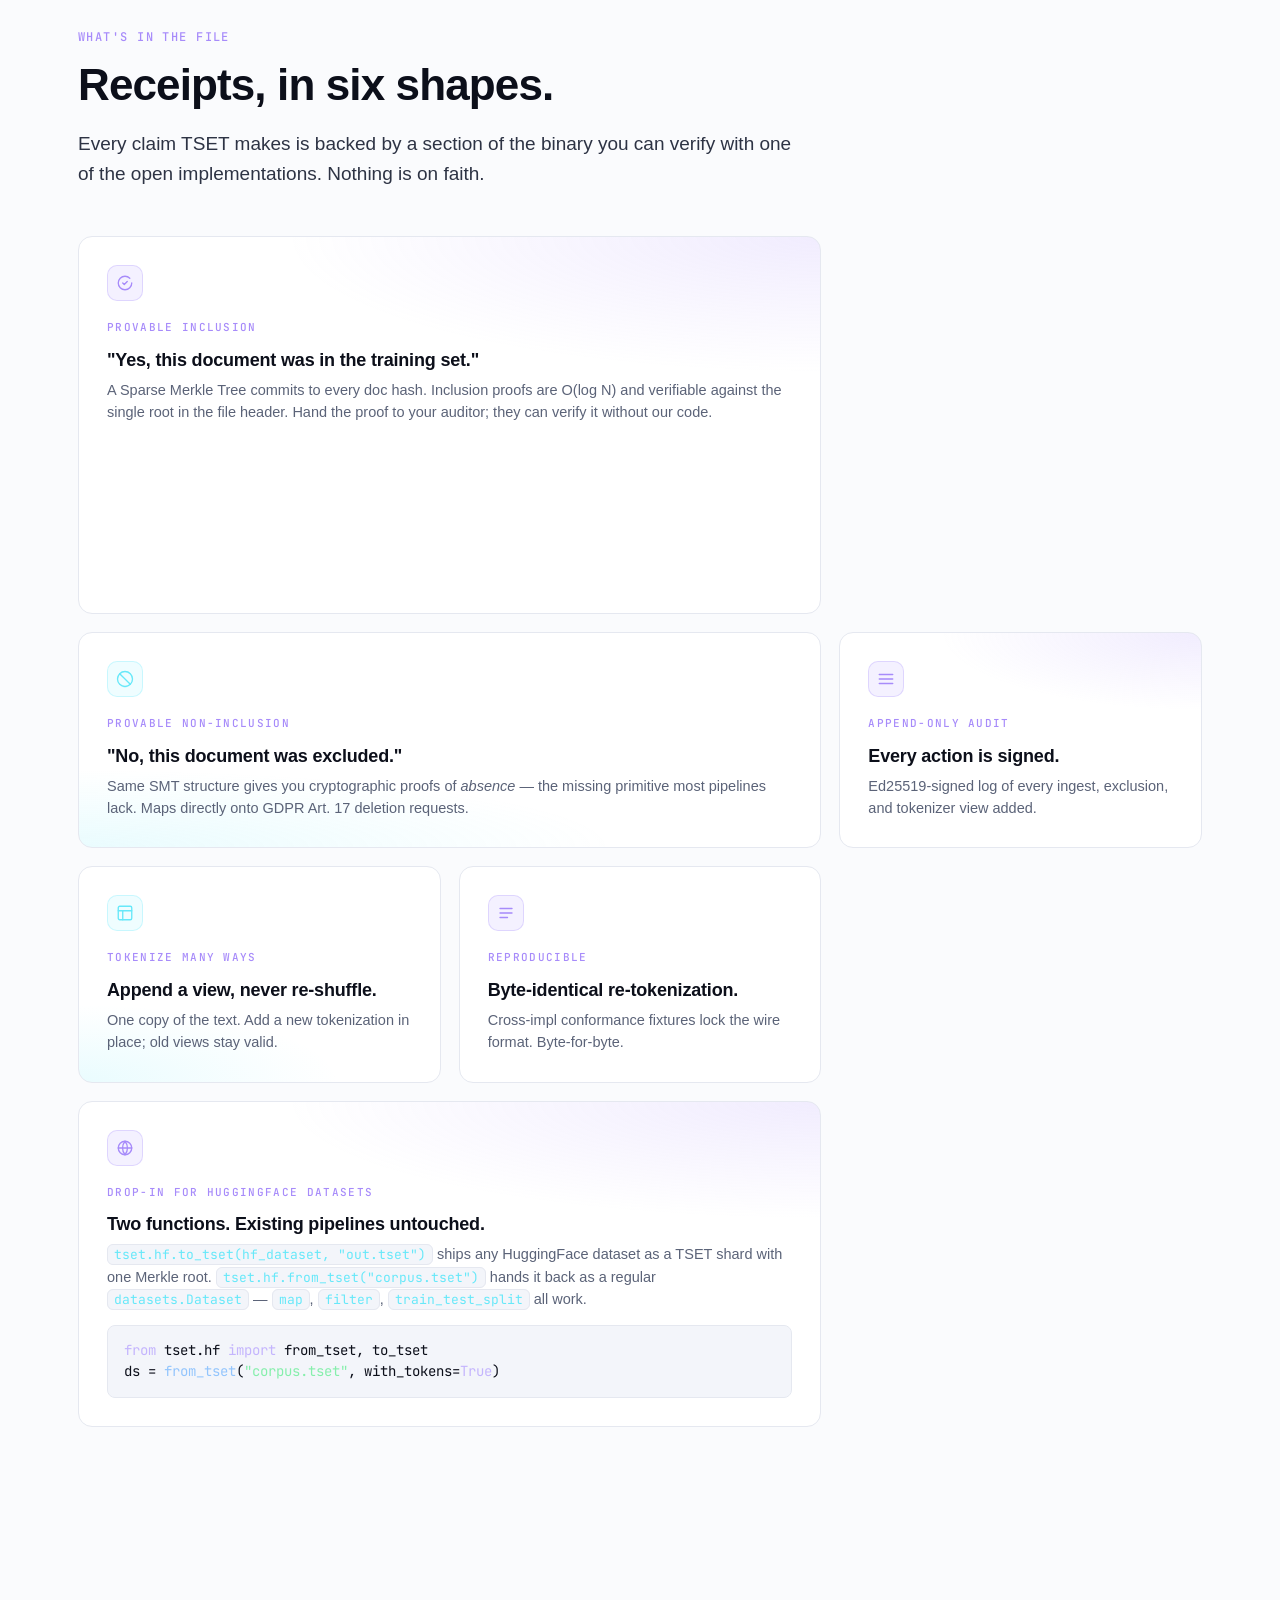
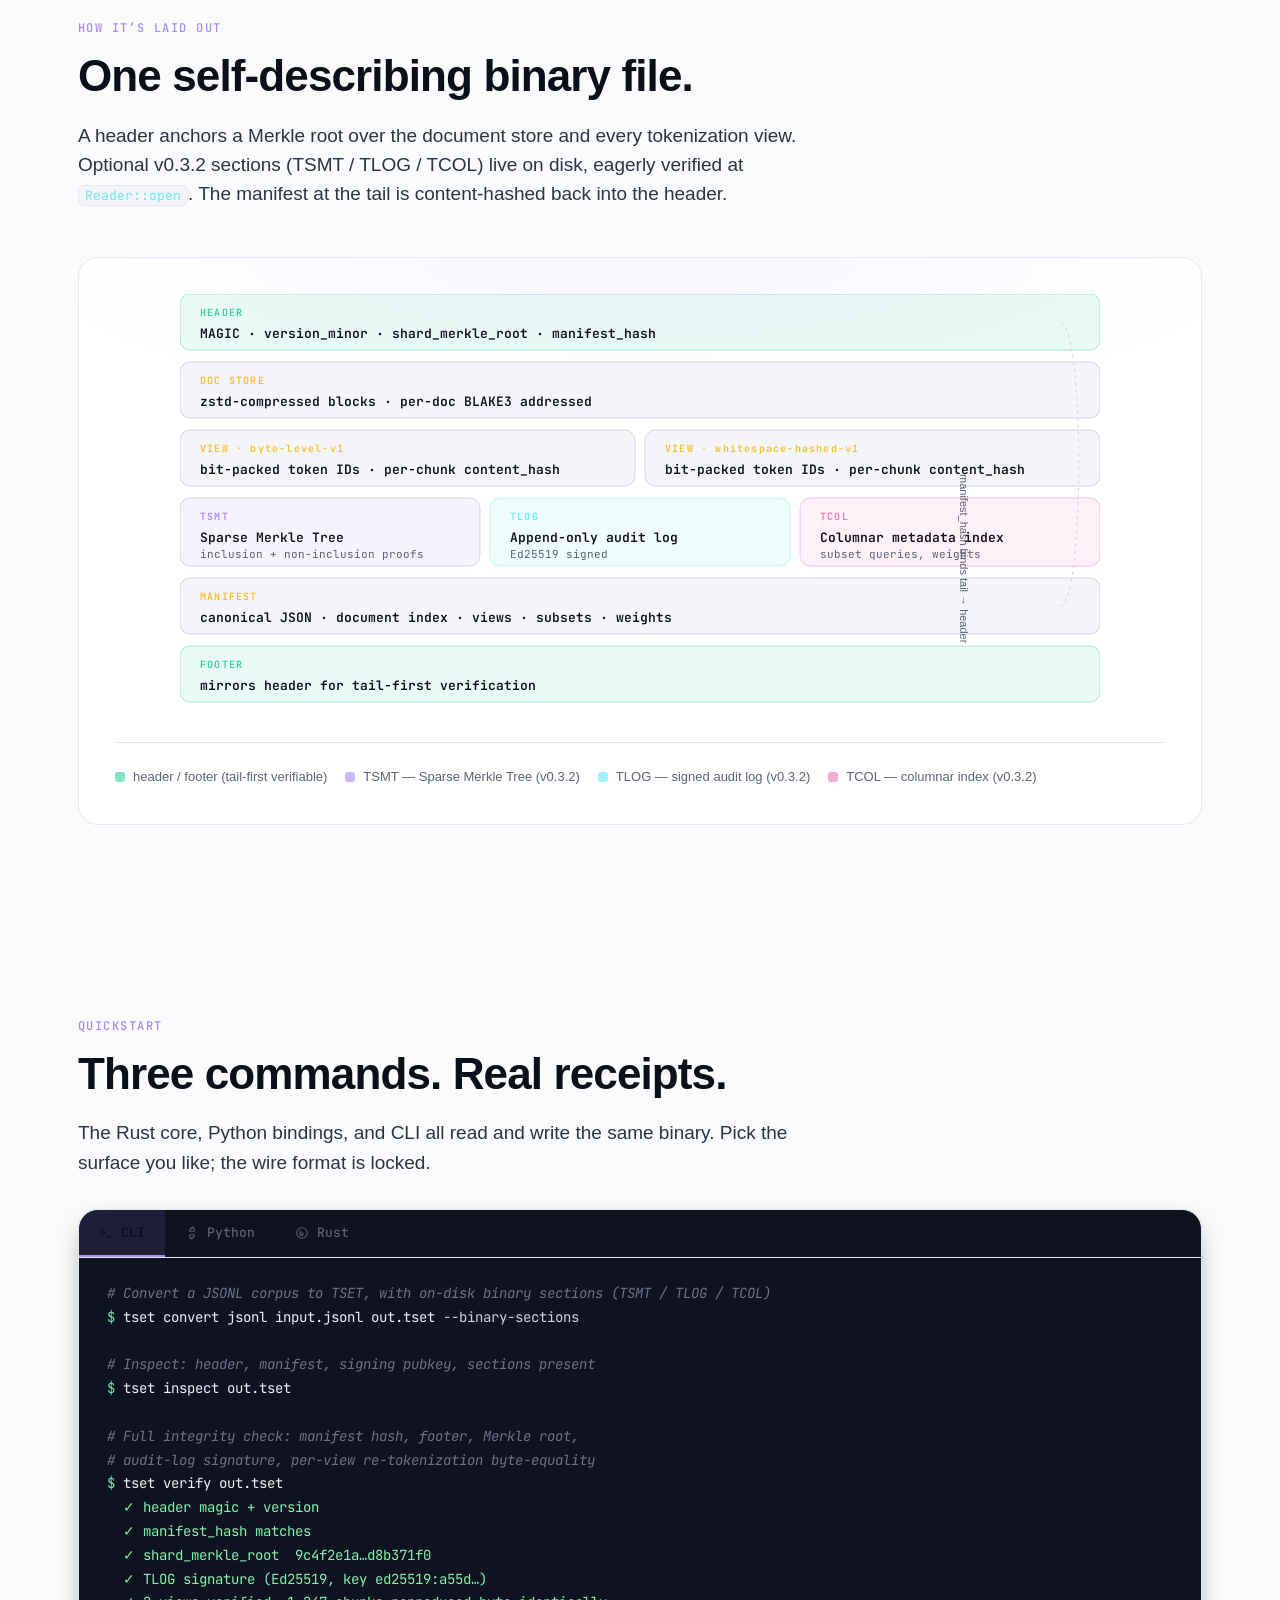
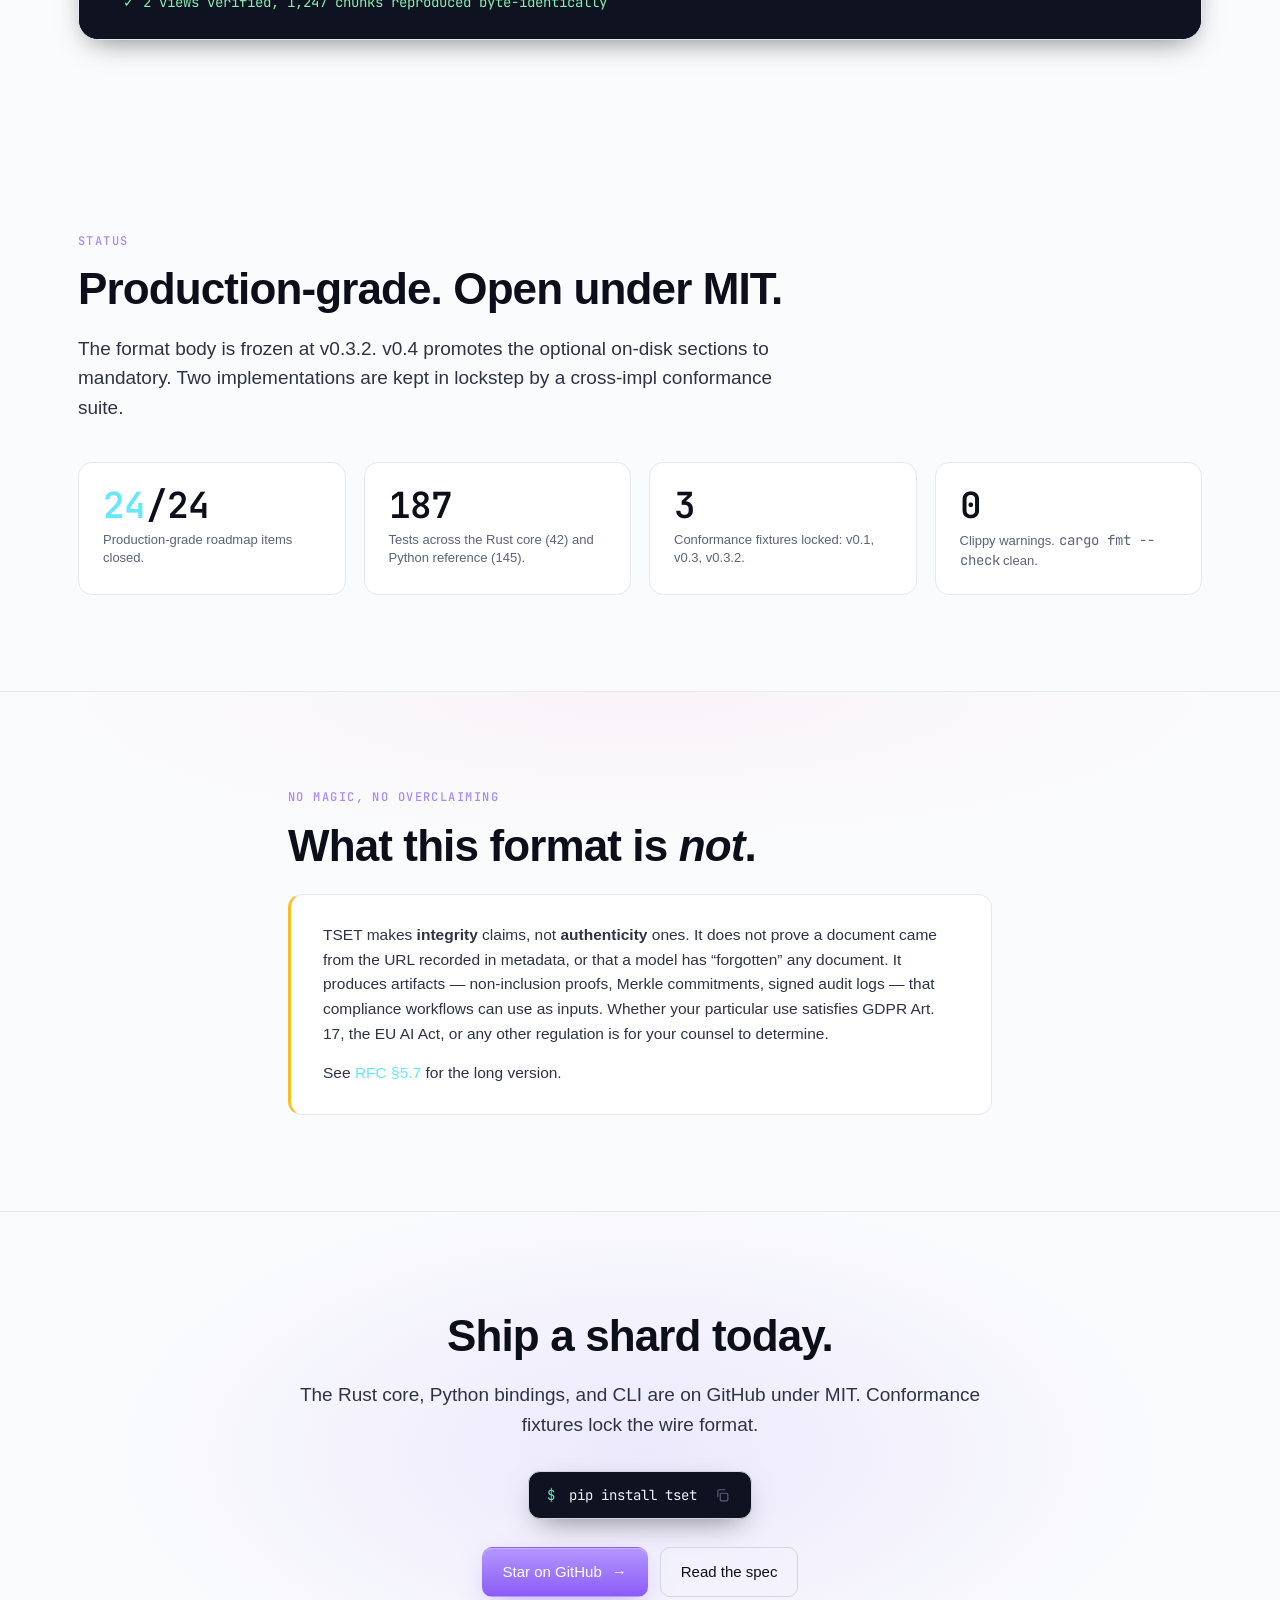
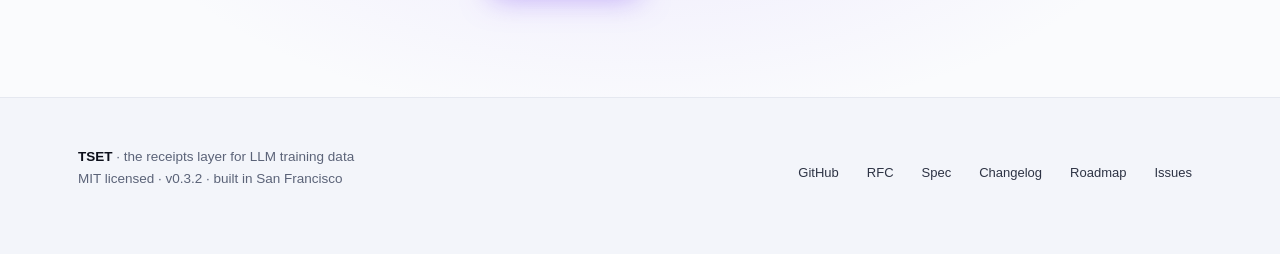
==== commit 5a4d4843: "feat(published): host a real .tset on the open web with a 30-line verifier Stage 1b of the adoption " ====
--- a/docs/index.html
+++ b/docs/index.html
@@ -132,6 +132,7 @@
       <div class="cta">
         <a class="btn primary" href="#code">Get started <span class="arrow">→</span></a>
         <a class="btn ghost" href="showcase/" style="border-color: var(--violet); color: var(--fg);">See measured results</a>
+        <a class="btn ghost" href="https://github.com/humancto/tset/tree/main/examples/published" rel="noopener" style="border-color: var(--cyan); color: var(--fg);">Verify a hosted corpus</a>
         <a class="btn ghost" href="https://github.com/humancto/tset" rel="noopener">
           <svg viewBox="0 0 16 16" width="15" height="15" fill="currentColor" aria-hidden="true">
             <path fill-rule="evenodd" d="M8 0C3.58 0 0 3.58 0 8a8 8 0 005.47 7.59c.4.07.55-.17.55-.38 0-.19-.01-.82-.01-1.49-2.01.37-2.53-.49-2.69-.94-.09-.23-.48-.94-.82-1.13-.28-.15-.68-.52-.01-.53.63-.01 1.08.58 1.23.82.72 1.21 1.87.87 2.33.66.07-.52.28-.87.51-1.07-1.78-.2-3.64-.89-3.64-3.95 0-.87.31-1.59.82-2.15-.08-.2-.36-1.02.08-2.12 0 0 .67-.21 2.2.82.64-.18 1.32-.27 2-.27.68 0 1.36.09 2 .27 1.53-1.04 2.2-.82 2.2-.82.44 1.1.16 1.92.08 2.12.51.56.82 1.27.82 2.15 0 3.07-1.87 3.75-3.65 3.95.29.25.54.73.54 1.48 0 1.07-.01 1.93-.01 2.2 0 .21.15.46.55.38A8.012 8.012 0 0016 8c0-4.42-3.58-8-8-8z"/>
